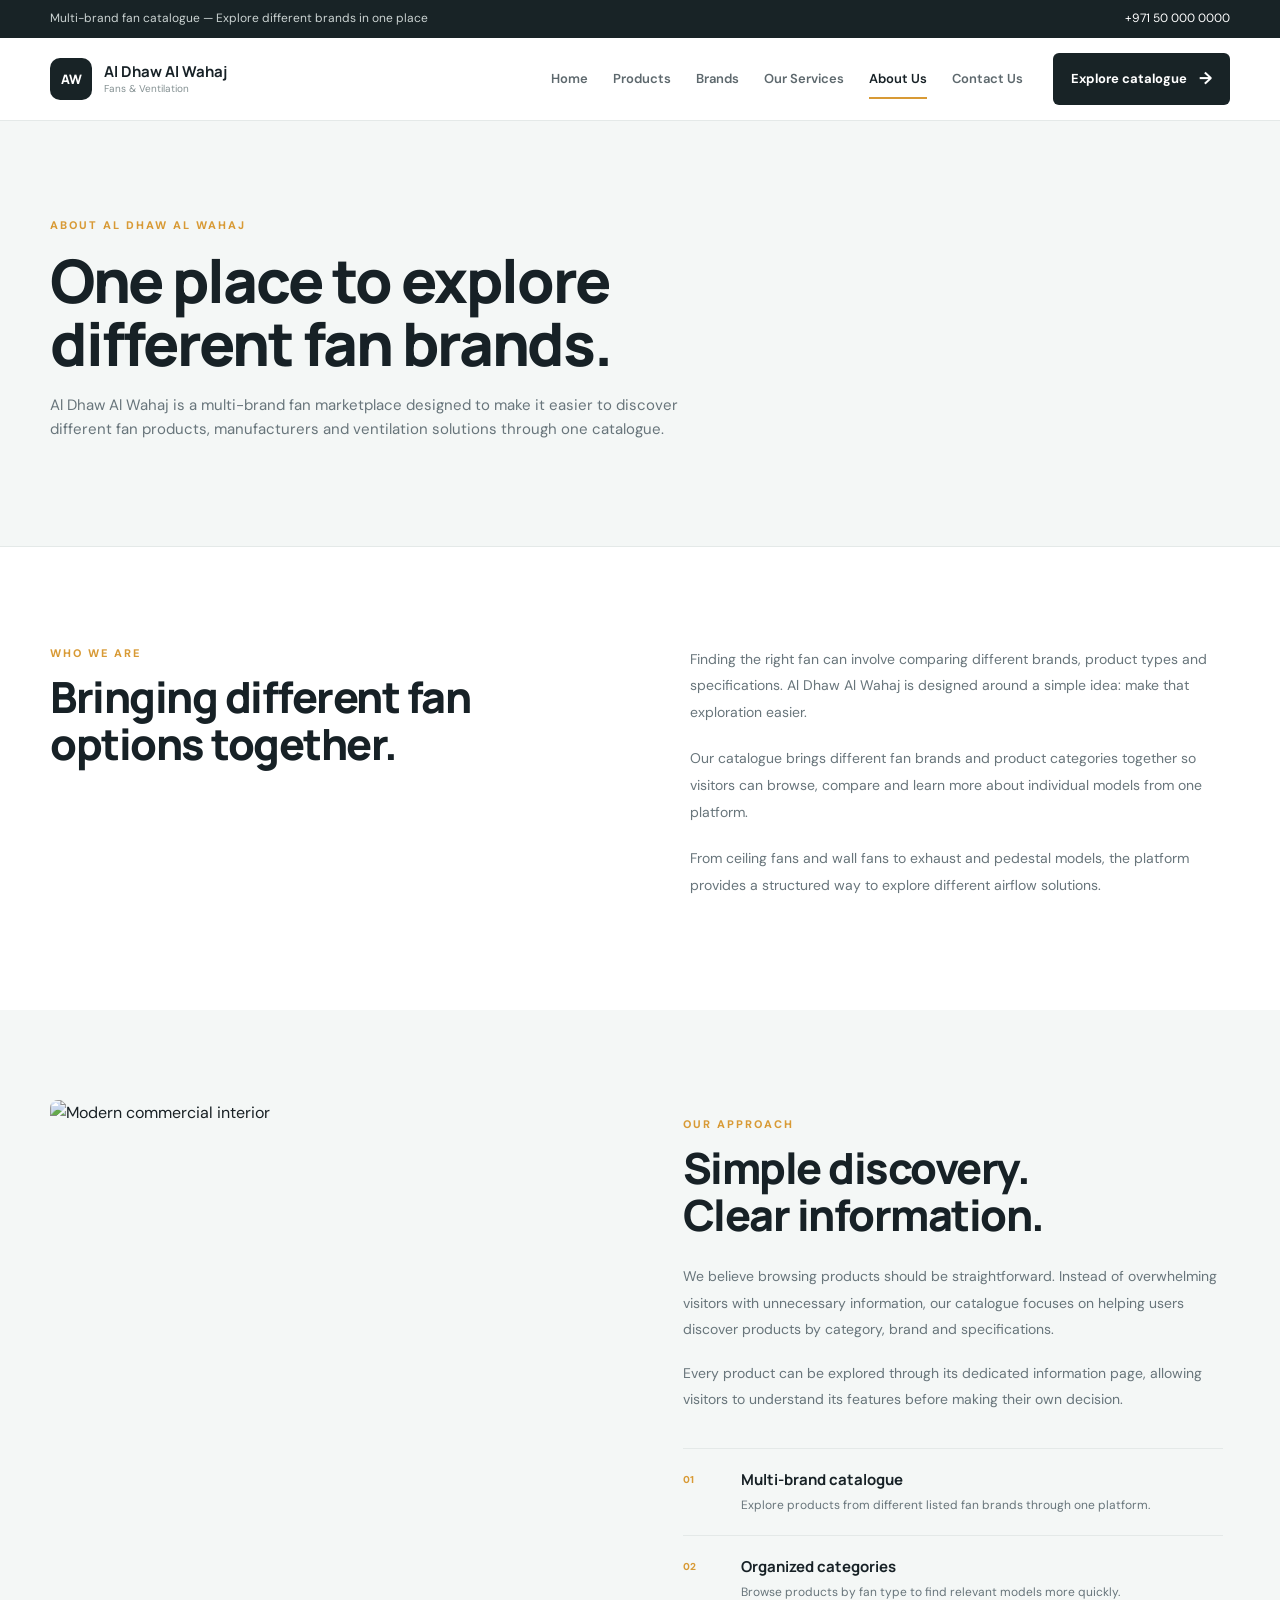
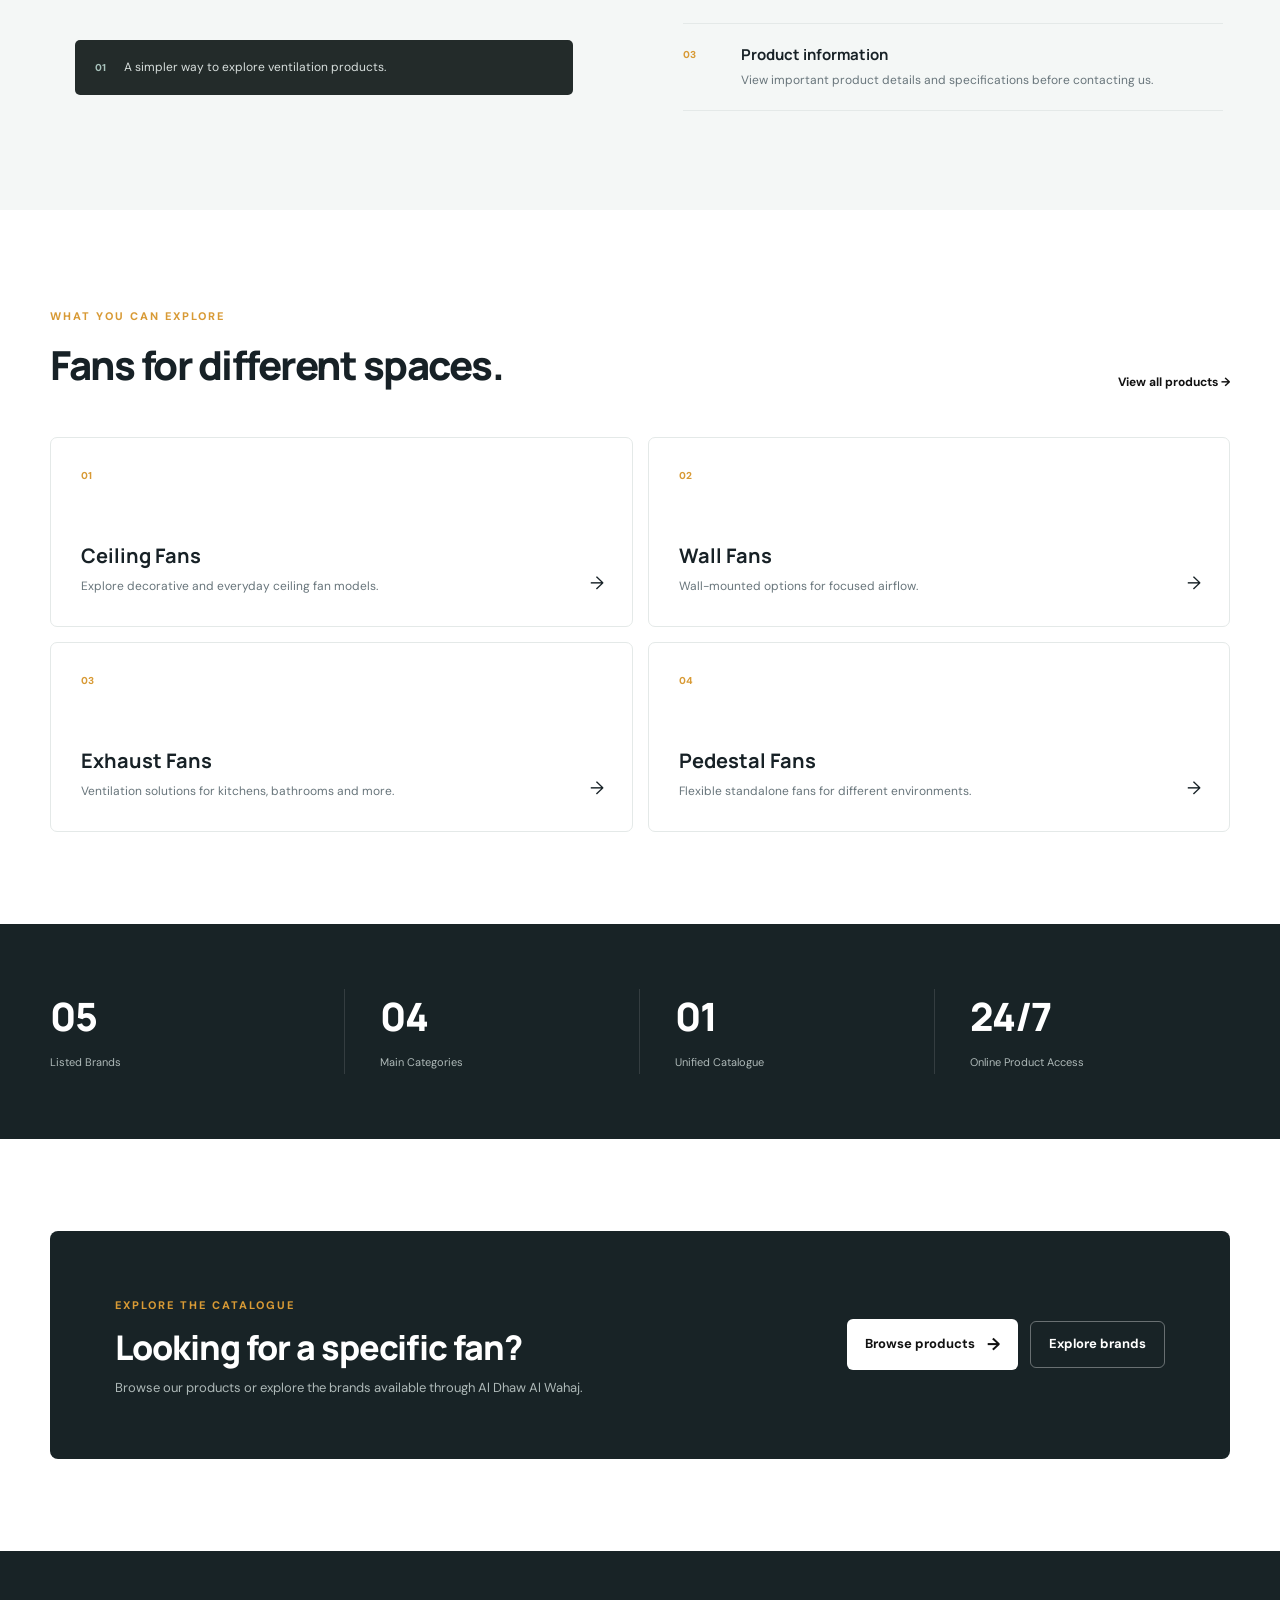
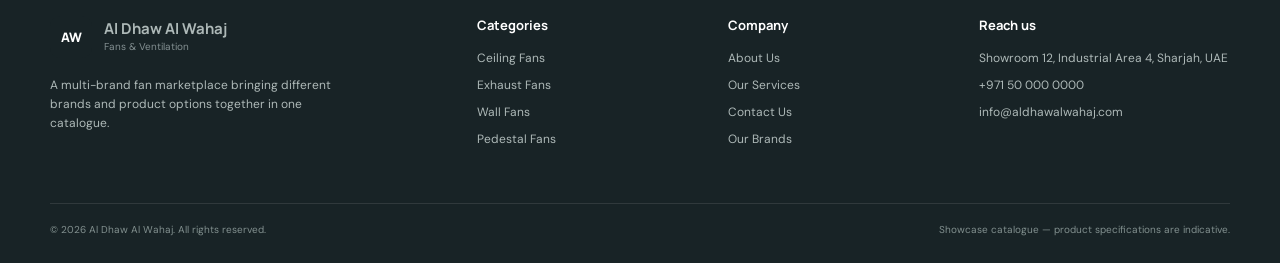
==== pages/about.html @ 65759b90 "First Commit" ====
<!DOCTYPE html>
<html lang="en">
<head>
  <meta charset="UTF-8">
  <meta name="viewport" content="width=device-width, initial-scale=1.0">

  <title>About Us | Al Dhaw Al Wahaj</title>

  <link rel="preconnect" href="https://fonts.googleapis.com">
  <link rel="preconnect" href="https://fonts.gstatic.com" crossorigin>

  <link
    href="https://fonts.googleapis.com/css2?family=DM+Sans:wght@400;500;600;700&family=Manrope:wght@500;600;700;800&display=swap"
    rel="stylesheet"
  >

  <link rel="stylesheet" href="../css/style.css">
  <link rel="stylesheet" href="../css/responsive.css">
</head>

<body>

  <div class="topbar">
    <div class="container topbar-inner">

      <span>
        Multi-brand fan catalogue — Explore different brands in one place
      </span>

      <a href="contact.html">
        +971 50 000 0000
      </a>

    </div>
  </div>


  <header class="header">

    <div class="container nav-wrap">

      <a class="logo" href="../index.html">

        <span class="logo-mark">
          AW
        </span>

        <span>
          <strong>Al Dhaw Al Wahaj</strong>
          <small>Fans & Ventilation</small>
        </span>

      </a>


      <button class="menu-toggle" aria-label="Open menu">
        <span></span>
        <span></span>
        <span></span>
      </button>


      <nav class="nav">

        <a href="../index.html">
          Home
        </a>

        <a href="products.html">
          Products
        </a>

        <a href="brands.html">
          Brands
        </a>

        <a href="services.html">
          Our Services
        </a>

        <a class="active" href="about.html">
          About Us
        </a>

        <a href="contact.html">
          Contact Us
        </a>

      </nav>


      <a class="nav-cta" href="products.html">
        Explore catalogue <span>→</span>
      </a>

    </div>

  </header>


  <main>

    <!-- Page Hero -->

    <section class="page-hero about-page-hero">

      <div class="container">

        <span class="eyebrow">
          ABOUT AL DHAW AL WAHAJ
        </span>

        <h1>
          One place to explore<br>
          different fan brands.
        </h1>

        <p>
          Al Dhaw Al Wahaj is a multi-brand fan marketplace designed
          to make it easier to discover different fan products,
          manufacturers and ventilation solutions through one catalogue.
        </p>

      </div>

    </section>


    <!-- Introduction -->

    <section class="section about-introduction">

      <div class="container">

        <div class="about-intro-grid">

          <div>

            <span class="eyebrow">
              WHO WE ARE
            </span>

            <h2>
              Bringing different fan options together.
            </h2>

          </div>


          <div class="about-intro-copy">

            <p>
              Finding the right fan can involve comparing different
              brands, product types and specifications. Al Dhaw Al Wahaj
              is designed around a simple idea: make that exploration
              easier.
            </p>

            <p>
              Our catalogue brings different fan brands and product
              categories together so visitors can browse, compare and
              learn more about individual models from one platform.
            </p>

            <p>
              From ceiling fans and wall fans to exhaust and pedestal
              models, the platform provides a structured way to explore
              different airflow solutions.
            </p>

          </div>

        </div>

      </div>

    </section>


    <!-- Image Story -->

    <section class="about-story">

      <div class="container">

        <div class="about-story-grid">

          <div class="about-story-image">

            <img
              src="https://images.unsplash.com/photo-1497366811353-6870744d04b2?auto=format&fit=crop&w=1400&q=85"
              alt="Modern commercial interior"
            >

            <div class="about-image-label">

              <span>
                01
              </span>

              <p>
                A simpler way to explore ventilation products.
              </p>

            </div>

          </div>


          <div class="about-story-content">

            <span class="eyebrow">
              OUR APPROACH
            </span>

            <h2>
              Simple discovery.<br>
              Clear information.
            </h2>

            <p>
              We believe browsing products should be straightforward.
              Instead of overwhelming visitors with unnecessary
              information, our catalogue focuses on helping users
              discover products by category, brand and specifications.
            </p>

            <p>
              Every product can be explored through its dedicated
              information page, allowing visitors to understand its
              features before making their own decision.
            </p>


            <div class="about-points">

              <div class="about-point">

                <span class="about-point-number">
                  01
                </span>

                <div>
                  <h3>
                    Multi-brand catalogue
                  </h3>

                  <p>
                    Explore products from different listed fan brands
                    through one platform.
                  </p>
                </div>

              </div>


              <div class="about-point">

                <span class="about-point-number">
                  02
                </span>

                <div>
                  <h3>
                    Organized categories
                  </h3>

                  <p>
                    Browse products by fan type to find relevant models
                    more quickly.
                  </p>
                </div>

              </div>


              <div class="about-point">

                <span class="about-point-number">
                  03
                </span>

                <div>
                  <h3>
                    Product information
                  </h3>

                  <p>
                    View important product details and specifications
                    before contacting us.
                  </p>
                </div>

              </div>

            </div>

          </div>

        </div>

      </div>

    </section>


    <!-- Categories -->

    <section class="section about-categories">

      <div class="container">

        <div class="section-heading-row">

          <div>

            <span class="eyebrow">
              WHAT YOU CAN EXPLORE
            </span>

            <h2>
              Fans for different spaces.
            </h2>

          </div>

          <a
            href="products.html"
            class="text-link"
          >
            View all products →
          </a>

        </div>


        <div class="about-category-grid">

          <a
            href="products.html?category=ceiling"
            class="about-category-card"
          >

            <span class="category-number">
              01
            </span>

            <div>

              <h3>
                Ceiling Fans
              </h3>

              <p>
                Explore decorative and everyday ceiling fan models.
              </p>

            </div>

            <span class="category-arrow">
              →
            </span>

          </a>


          <a
            href="products.html?category=wall"
            class="about-category-card"
          >

            <span class="category-number">
              02
            </span>

            <div>

              <h3>
                Wall Fans
              </h3>

              <p>
                Wall-mounted options for focused airflow.
              </p>

            </div>

            <span class="category-arrow">
              →
            </span>

          </a>


          <a
            href="products.html?category=exhaust"
            class="about-category-card"
          >

            <span class="category-number">
              03
            </span>

            <div>

              <h3>
                Exhaust Fans
              </h3>

              <p>
                Ventilation solutions for kitchens, bathrooms and more.
              </p>

            </div>

            <span class="category-arrow">
              →
            </span>

          </a>


          <a
            href="products.html?category=pedestal"
            class="about-category-card"
          >

            <span class="category-number">
              04
            </span>

            <div>

              <h3>
                Pedestal Fans
              </h3>

              <p>
                Flexible standalone fans for different environments.
              </p>

            </div>

            <span class="category-arrow">
              →
            </span>

          </a>

        </div>

      </div>

    </section>


    <!-- Numbers -->

    <section class="about-numbers">

      <div class="container">

        <div class="about-numbers-grid">

          <div>

            <strong>
              05
            </strong>

            <span>
              Listed Brands
            </span>

          </div>


          <div>

            <strong>
              04
            </strong>

            <span>
              Main Categories
            </span>

          </div>


          <div>

            <strong>
              01
            </strong>

            <span>
              Unified Catalogue
            </span>

          </div>


          <div>

            <strong>
              24/7
            </strong>

            <span>
              Online Product Access
            </span>

          </div>

        </div>

      </div>

    </section>


    <!-- CTA -->

    <section class="section about-final-cta">

      <div class="container">

        <div class="about-final-box">

          <div>

            <span class="eyebrow">
              EXPLORE THE CATALOGUE
            </span>

            <h2>
              Looking for a specific fan?
            </h2>

            <p>
              Browse our products or explore the brands available
              through Al Dhaw Al Wahaj.
            </p>

          </div>


          <div class="about-final-actions">

            <a
              href="products.html"
              class="btn btn-light"
            >
              Browse products <span>→</span>
            </a>

            <a
              href="brands.html"
              class="btn btn-outline-light"
            >
              Explore brands
            </a>

          </div>

        </div>

      </div>

    </section>

  </main>


  <footer class="footer">

    <div class="container footer-grid">

      <div>

        <a
          class="logo footer-logo"
          href="../index.html"
        >

          <span class="logo-mark">
            AW
          </span>

          <span>
            <strong>Al Dhaw Al Wahaj</strong>
            <small>Fans & Ventilation</small>
          </span>

        </a>

        <p>
          A multi-brand fan marketplace bringing different brands
          and product options together in one catalogue.
        </p>

      </div>


      <div>

        <h4>
          Categories
        </h4>

        <a href="products.html?category=ceiling">
          Ceiling Fans
        </a>

        <a href="products.html?category=exhaust">
          Exhaust Fans
        </a>

        <a href="products.html?category=wall">
          Wall Fans
        </a>

        <a href="products.html?category=pedestal">
          Pedestal Fans
        </a>

      </div>


      <div>

        <h4>
          Company
        </h4>

        <a href="about.html">
          About Us
        </a>

        <a href="services.html">
          Our Services
        </a>

        <a href="contact.html">
          Contact Us
        </a>

        <a href="brands.html">
          Our Brands
        </a>

      </div>


      <div>

        <h4>
          Reach us
        </h4>

        <p>
          Showroom 12, Industrial Area 4,
          Sharjah, UAE
        </p>

        <a href="tel:+971500000000">
          +971 50 000 0000
        </a>

        <a href="mailto:info@aldhawalwahaj.com">
          info@aldhawalwahaj.com
        </a>

      </div>

    </div>


    <div class="container footer-bottom">

      <span>
        © 2026 Al Dhaw Al Wahaj. All rights reserved.
      </span>

      <span>
        Showcase catalogue — product specifications are indicative.
      </span>

    </div>

  </footer>


  <script src="../js/navigation.js"></script>

</body>
</html>
---- css/style.css ----
*{box-sizing:border-box;margin:0;padding:0}
:root{--ink:#172126;--muted:#68757b;--line:#e4e9e8;--soft:#f4f7f6;--accent:#d89a35;--dark:#182326;--white:#fff}
html{scroll-behavior:smooth}
body{font-family:'DM Sans',sans-serif;color:var(--ink);background:#fff;line-height:1.6}
a{text-decoration:none;color:inherit}
img{display:block;width:100%;object-fit:cover}
button{font:inherit}
.container{width:min(1180px,calc(100% - 48px));margin:auto}
.topbar{background:var(--dark);color:#cbd3d2;font-size:12px}
.topbar-inner{height:38px;display:flex;justify-content:space-between;align-items:center}
.topbar a{color:#fff}
.site-header,.header{background:#fff;border-bottom:1px solid var(--line);position:sticky;top:0;z-index:50}
.nav-container,.nav-wrap{min-height:82px;display:flex;align-items:center;gap:30px}
.brand-logo,.logo{display:flex;align-items:center;gap:12px;min-width:220px}
.brand-mark,.logo-mark{width:42px;height:42px;border-radius:10px;background:var(--dark);color:#fff;display:grid;place-items:center;font-family:Manrope,sans-serif;font-weight:800;font-size:13px}
.brand-logo-text,.logo > span:last-child{display:flex;flex-direction:column;line-height:1.15}
.brand-logo-text strong,.logo strong{display:block;font-family:Manrope,sans-serif;font-size:15px;line-height:1.1}
.brand-logo-text small,.logo small{display:block;color:#849092;font-size:10px;margin-top:3px}
.main-nav,.nav{display:flex;align-items:center;gap:25px;margin-left:auto}
.main-nav a,.nav a{font-size:13px;color:#5d686d;font-weight:600;position:relative;padding:29px 0}
.main-nav a:hover,.main-nav a.active,.nav a:hover,.nav a.active{color:var(--ink)}
.main-nav a.active::after,.nav a.active::after{content:"";position:absolute;bottom:19px;left:0;width:100%;height:2px;background:var(--accent)}
.nav-cta,.btn{display:inline-flex;align-items:center;justify-content:center;gap:12px;font-size:13px;font-weight:700;padding:12px 18px;border-radius:6px}
.nav-cta{background:var(--dark);color:#fff}
.nav-cta span,.btn span{font-size:17px}
.menu-toggle,.mobile-menu-button{display:none;border:0;background:none;cursor:pointer}
.mobile-nav{display:none}
.mobile-nav.show{display:flex;flex-direction:column}
.nav.open{display:flex}
.hero{height:650px;position:relative;background:#172326;color:#fff;overflow:hidden}
.hero-slides,.hero-slide{position:absolute;inset:0}
.hero-slide{opacity:0;background-position:center;background-size:cover;transition:opacity .7s ease}
.hero-slide.active{opacity:1}
.hero-overlay{position:absolute;inset:0;background:linear-gradient(90deg,rgba(9,19,22,.84),rgba(9,19,22,.32) 62%,rgba(9,19,22,.18))}
.hero-content{position:relative;z-index:2;height:100%;display:flex;flex-direction:column;justify-content:center;max-width:1180px}
.eyebrow{font-size:11px;font-weight:800;letter-spacing:2px;color:var(--accent);text-transform:uppercase}
.light-eyebrow{color:#fff;opacity:.9}
.hero h1{font-family:Manrope,sans-serif;font-size:clamp(40px,5.2vw,67px);line-height:1.04;max-width:760px;margin:18px 0 20px;letter-spacing:-2px}
.hero p{max-width:610px;color:#d8dfde;font-size:16px}
.hero-actions{display:flex;gap:12px;margin-top:32px}
.btn-primary{background:var(--accent);color:#fff}
.btn-light{background:#fff;color:var(--ink)}
.hero-bottom{position:absolute;bottom:32px;left:0;right:0;display:flex;align-items:center;justify-content:space-between;z-index:4}
.hero-dots{display:flex;gap:8px}
.dot{width:30px;height:3px;background:rgba(255,255,255,.45);border:0;cursor:pointer}
.dot.active{background:#fff}
.hero-counter{font-size:12px;color:#c8d0cf}
.hero-counter span{color:#fff;font-weight:700}
.section{padding:92px 0}
.section-padding{padding:92px 0}
.stats{padding:28px 0;border-bottom:1px solid var(--line)}
.stats-grid{display:grid;grid-template-columns:repeat(4,1fr)}
.stats-grid div{padding:10px 30px;border-right:1px solid var(--line)}
.stats-grid div:first-child{padding-left:0}
.stats-grid div:last-child{border:0}
.stats strong{display:block;font:800 30px Manrope,sans-serif}
.stats span{color:var(--muted);font-size:12px}
.section-heading{display:flex;justify-content:space-between;align-items:end;gap:40px;margin-bottom:42px}
.section-heading h2{font:800 clamp(30px,4vw,45px) Manrope,sans-serif;letter-spacing:-1.5px;line-height:1.1;margin-top:9px}
.section-heading p{max-width:440px;color:var(--muted);font-size:14px}
.category-grid{display:grid;grid-template-columns:repeat(4,1fr);gap:18px}
.category-card{min-height:310px;position:relative;border-radius:8px;overflow:hidden;background:#222}
.category-card img{height:100%;position:absolute;inset:0;transition:transform .5s}
.category-card:hover img{transform:scale(1.05)}
.category-card:after{content:"";position:absolute;inset:0;background:linear-gradient(transparent 30%,rgba(10,18,20,.82))}
.category-content{position:absolute;bottom:0;left:0;right:0;padding:24px;z-index:2;color:#fff}
.category-content span{font-size:11px;color:#d4dbd9}
.category-content h3{font:700 22px Manrope,sans-serif;margin:4px 0 13px}
.category-content b{font-size:11px;color:#fff}
.category-wide{grid-column:span 2}
.help-banner{margin-top:18px;background:var(--soft);padding:30px 34px;display:flex;align-items:center;justify-content:space-between;gap:30px;border-radius:8px}
.help-banner h3{font:700 22px Manrope,sans-serif;margin:6px 0}
.help-banner p{color:var(--muted);font-size:13px}
.btn-dark{background:var(--dark);color:#fff;white-space:nowrap}
.featured{background:var(--soft)}
.text-link{font-size:12px;font-weight:700}
.product-grid{display:grid;grid-template-columns:repeat(3,1fr);gap:20px}
.product-card{background:#fff;border:1px solid var(--line);border-radius:8px;overflow:hidden}
.product-image{height:260px;background:#edf1f0;position:relative}
.product-image img{height:100%}
.product-body{padding:20px}
.product-brand{font-size:10px;color:var(--accent);font-weight:800;letter-spacing:1.3px;text-transform:uppercase}
.product-body h3{font:700 19px Manrope,sans-serif;margin:7px 0}
.product-body p{color:var(--muted);font-size:12px;min-height:38px}
.specs{display:flex;gap:15px;border-top:1px solid var(--line);margin-top:17px;padding-top:14px;color:#68757b;font-size:11px}
.product-link{display:block;margin-top:17px;font-size:12px;font-weight:800}
.trust{background:#fff}
.trust-grid{display:grid;grid-template-columns:.85fr 1.15fr;gap:90px}
.trust-intro h2{font:800 43px Manrope,sans-serif;line-height:1.08;margin:10px 0 20px}
.trust-intro p{color:var(--muted);font-size:14px;max-width:420px}
.trust-items{display:grid;grid-template-columns:1fr 1fr;gap:0}
.trust-items div{padding:25px;border-top:1px solid var(--line)}
.trust-items div:nth-child(odd){border-right:1px solid var(--line)}
.trust-items span{font-size:10px;color:var(--accent);font-weight:800}
.trust-items h3{font:700 17px Manrope,sans-serif;margin:7px 0}
.trust-items p{font-size:12px;color:var(--muted)}
.brands-strip{background:var(--soft)}
.center{display:block;text-align:center}
.center h2{margin-top:9px}
.brand-grid{display:grid;grid-template-columns:repeat(5,1fr);gap:14px}
.brand{height:105px;background:#fff;border:1px solid var(--line);display:grid;place-content:center;text-align:center;font:800 21px Manrope,sans-serif;letter-spacing:-.5px}
.brand span{display:block;font-size:8px;letter-spacing:2px;color:#9aa4a5;margin-top:-3px}
.site-footer,.footer{background:var(--dark);color:#cbd3d2;padding:65px 0 25px}
.site-footer .footer-grid,.footer-grid{display:grid;grid-template-columns:1.5fr .8fr .8fr 1fr;gap:50px}
.site-footer .footer-brand,.footer-brand{color:#fff}
.site-footer .footer-column,.footer-column{display:flex;flex-direction:column;gap:8px}
.footer-logo{color:#fff;margin-bottom:18px}
.site-footer p,.site-footer a,.footer p,.footer a{font-size:12px;color:#aeb9b8}
.site-footer .footer-grid>div>p,.footer-grid>div>p{max-width:290px}
.site-footer h4,.footer h4{font:700 13px Manrope,sans-serif;color:#fff;margin-bottom:15px}
.site-footer .footer-grid a:not(.footer-logo),.footer-grid a:not(.footer-logo){display:block;margin:8px 0}
.footer-bottom{border-top:1px solid rgba(255,255,255,.1);margin-top:45px;padding-top:18px;display:flex;justify-content:space-between;font-size:10px;color:#82908f}


/* Products Page */

.page-hero {
  background: var(--soft);
  padding: 90px 0;
  border-bottom: 1px solid var(--line);
}

.page-hero h1 {
  font: 800 clamp(40px, 5vw, 60px) Manrope, sans-serif;
  letter-spacing: -2px;
  line-height: 1.05;
  margin: 12px 0 18px;
}

.page-hero p {
  color: var(--muted);
  max-width: 650px;
  font-size: 15px;
}

.products-section {
  padding: 75px 0 100px;
}

.catalogue-layout {
  display: grid;
  grid-template-columns: 220px 1fr;
  gap: 55px;
}

.filters {
  border-right: 1px solid var(--line);
  padding-right: 28px;
}

.filter-header {
  display: flex;
  justify-content: space-between;
  align-items: center;
  margin-bottom: 30px;
}

.filter-header button {
  border: 0;
  background: none;
  color: var(--muted);
  font-size: 10px;
  cursor: pointer;
  text-decoration: underline;
}

.filter-group {
  border-top: 1px solid var(--line);
  padding: 24px 0;
}

.filter-group h3 {
  font: 700 13px Manrope, sans-serif;
  margin-bottom: 17px;
}

.filter-option {
  display: flex;
  align-items: center;
  gap: 10px;
  margin: 12px 0;
  color: var(--muted);
  font-size: 12px;
  cursor: pointer;
}

.filter-option input {
  accent-color: var(--dark);
  width: 14px;
  height: 14px;
}

.catalogue-toolbar {
  display: flex;
  justify-content: space-between;
  align-items: center;
  gap: 25px;
  margin-bottom: 30px;
  padding-bottom: 20px;
  border-bottom: 1px solid var(--line);
}

.catalogue-toolbar strong {
  font: 700 14px Manrope, sans-serif;
}

.catalogue-toolbar > div:first-child span {
  color: var(--muted);
  font-size: 12px;
  margin-left: 5px;
}

.catalogue-search {
  width: 250px;
  position: relative;
}

.catalogue-search input {
  width: 100%;
  height: 43px;
  border: 1px solid var(--line);
  border-radius: 5px;
  outline: none;
  padding: 0 40px 0 14px;
  font: 12px "DM Sans", sans-serif;
  color: var(--ink);
}

.catalogue-search input:focus {
  border-color: #9aa5a3;
}

.catalogue-search span {
  position: absolute;
  right: 14px;
  top: 8px;
  color: var(--muted);
  font-size: 20px;
}

.catalogue-grid {
  display: grid;
  grid-template-columns: repeat(2, 1fr);
  gap: 20px;
}

.catalogue-grid .product-card {
  height: 100%;
}

.product-image {
  display: block;
  position: relative;
}

.product-category {
  position: absolute;
  top: 15px;
  left: 15px;
  background: rgba(255,255,255,.94);
  color: var(--ink);
  padding: 6px 9px;
  border-radius: 3px;
  font-size: 9px;
  font-weight: 700;
  text-transform: uppercase;
  letter-spacing: .7px;
}

.product-body h3 a:hover {
  color: #9b681d;
}

.empty-products {
  display: none;
  padding: 80px 20px;
  text-align: center;
}

.empty-products.show {
  display: block;
}

.empty-products h3 {
  font: 700 23px Manrope, sans-serif;
}

.empty-products p {
  color: var(--muted);
  font-size: 13px;
  margin: 7px 0 20px;
}


/* Product Details */

.product-breadcrumb {
  border-bottom: 1px solid var(--line);
  padding: 18px 0;
}

.product-breadcrumb .container {
  display: flex;
  align-items: center;
  gap: 9px;
  font-size: 11px;
  color: var(--muted);
}

.product-breadcrumb a:hover {
  color: var(--ink);
}

.product-breadcrumb strong {
  color: var(--ink);
  font-weight: 600;
}

.product-detail-section {
  padding: 70px 0 95px;
}

.product-detail-grid {
  display: grid;
  grid-template-columns: 1fr .9fr;
  gap: 80px;
  align-items: start;
}

.product-gallery {
  min-width: 0;
}

.main-product-image {
  height: 550px;
  background: var(--soft);
  border-radius: 8px;
  overflow: hidden;
}

.main-product-image img {
  height: 100%;
}

.product-thumbnails {
  display: flex;
  gap: 12px;
  margin-top: 14px;
}

.product-thumbnail {
  width: 90px;
  height: 75px;
  padding: 0;
  border: 1px solid var(--line);
  background: var(--soft);
  border-radius: 4px;
  overflow: hidden;
  cursor: pointer;
}

.product-thumbnail.active {
  border: 2px solid var(--dark);
}

.product-thumbnail img {
  width: 100%;
  height: 100%;
}

.product-information {
  padding-top: 10px;
}

.detail-category {
  display: inline-block;
  color: var(--muted);
  font-size: 11px;
  margin: 9px 0;
}

.product-information h1 {
  font: 800 clamp(36px, 4vw, 53px) Manrope, sans-serif;
  letter-spacing: -1.8px;
  line-height: 1.06;
  margin-bottom: 20px;
}

.detail-description {
  color: var(--muted);
  font-size: 14px;
  max-width: 550px;
  line-height: 1.8;
}

.detail-highlight {
  display: grid;
  grid-template-columns: repeat(3, 1fr);
  border-top: 1px solid var(--line);
  border-bottom: 1px solid var(--line);
  margin: 30px 0;
}

.detail-highlight div {
  padding: 18px 12px;
  border-right: 1px solid var(--line);
}

.detail-highlight div:last-child {
  border-right: 0;
}

.detail-highlight span {
  display: block;
  font-size: 9px;
  color: var(--muted);
  letter-spacing: 1px;
  margin-bottom: 4px;
}

.detail-highlight strong {
  font: 700 14px Manrope, sans-serif;
}

.detail-actions {
  display: flex;
  align-items: center;
  gap: 20px;
}

.detail-back {
  color: var(--muted);
  font-size: 12px;
  font-weight: 600;
}

.detail-back:hover {
  color: var(--ink);
}

.product-note {
  margin-top: 35px;
  padding: 20px;
  background: var(--soft);
  border-left: 3px solid var(--accent);
}

.product-note strong {
  font: 700 13px Manrope, sans-serif;
}

.product-note p {
  color: var(--muted);
  font-size: 11px;
  margin-top: 5px;
}

.specification-section {
  padding: 85px 0;
  background: var(--soft);
}

.specification-table {
  display: grid;
  grid-template-columns: repeat(3, 1fr);
  background: #fff;
  border: 1px solid var(--line);
}

.specification-table div {
  min-height: 100px;
  padding: 22px;
  border-right: 1px solid var(--line);
  border-bottom: 1px solid var(--line);
}

.specification-table div:nth-child(3n) {
  border-right: 0;
}

.specification-table span {
  display: block;
  font-size: 10px;
  color: var(--muted);
  text-transform: uppercase;
  letter-spacing: .8px;
  margin-bottom: 7px;
}

.specification-table strong {
  font: 600 14px Manrope, sans-serif;
}

.features-section {
  padding: 85px 0;
}

.feature-box {
  display: grid;
  grid-template-columns: .8fr 1.2fr;
  gap: 90px;
}

.feature-box h2 {
  font: 800 38px Manrope, sans-serif;
  line-height: 1.1;
  letter-spacing: -1px;
  margin-top: 10px;
}

.feature-list > div {
  display: grid;
  grid-template-columns: 35px 1fr;
  gap: 15px;
  padding: 22px 0;
  border-top: 1px solid var(--line);
}

.feature-list > div:last-child {
  border-bottom: 1px solid var(--line);
}

.feature-list span {
  color: var(--accent);
  font-size: 10px;
  font-weight: 800;
}

.feature-list h3 {
  font: 700 16px Manrope, sans-serif;
  margin-bottom: 5px;
}

.feature-list p {
  color: var(--muted);
  font-size: 12px;
}

.related-products {
  padding: 85px 0;
  background: var(--soft);
}

.product-loading {
  min-height: 500px;
  display: grid;
  place-items: center;
  color: var(--muted);
}

.not-found {
  padding: 120px 0;
}

.not-found h1 {
  font: 800 48px Manrope, sans-serif;
  margin: 12px 0;
}

.not-found p {
  color: var(--muted);
  margin-bottom: 25px;
}


/* Brands Page */

.brands-intro {
  background: #fff;
}

.brands-intro-grid {
  display: grid;
  grid-template-columns: 1fr 1fr;
  gap: 100px;
  align-items: start;
}

.brands-intro h2 {
  font: 800 43px Manrope, sans-serif;
  line-height: 1.08;
  letter-spacing: -1.5px;
  margin-top: 10px;
  max-width: 440px;
}

.brands-intro-grid > div:last-child {
  padding-top: 10px;
}

.brands-intro-grid p {
  color: var(--muted);
  font-size: 14px;
  margin-bottom: 18px;
  max-width: 520px;
}

.brand-showcase {
  background: var(--soft);
  padding: 20px 0 90px;
}

.brand-list {
  display: flex;
  flex-direction: column;
  gap: 20px;
}

.brand-detail-card {
  position: relative;
  min-height: 390px;
  background: #fff;
  border: 1px solid var(--line);
  border-radius: 8px;
  overflow: hidden;
  display: grid;
  grid-template-columns: 90px 170px 1fr 390px;
  align-items: stretch;
}

.brand-detail-card.reverse {
  grid-template-columns: 90px 390px 1fr 170px;
}

.brand-detail-card.reverse .brand-detail-image {
  order: 4;
}

.brand-detail-card.reverse .brand-detail-content {
  order: 3;
}

.brand-detail-card.reverse .brand-detail-logo {
  order: 2;
}

.brand-detail-card.reverse .brand-number {
  order: 1;
}

.brand-number {
  border-right: 1px solid var(--line);
  display: flex;
  justify-content: center;
  align-items: flex-start;
  padding-top: 30px;
  color: var(--accent);
  font-size: 11px;
  font-weight: 800;
}

.brand-detail-logo {
  display: flex;
  flex-direction: column;
  align-items: center;
  justify-content: center;
  background: #f7f9f8;
  border-right: 1px solid var(--line);
}

.brand-detail-logo strong {
  font: 800 24px Manrope, sans-serif;
  letter-spacing: -1px;
}

.brand-detail-logo span {
  font-size: 7px;
  font-weight: 800;
  letter-spacing: 2px;
  color: #929d9b;
}

.brand-detail-content {
  padding: 55px 45px;
  display: flex;
  flex-direction: column;
  justify-content: center;
}

.brand-detail-content h2 {
  font: 800 30px Manrope, sans-serif;
  letter-spacing: -1px;
  margin: 7px 0 13px;
}

.brand-detail-content p {
  max-width: 450px;
  color: var(--muted);
  font-size: 13px;
  line-height: 1.8;
}

.brand-tags {
  display: flex;
  flex-wrap: wrap;
  gap: 7px;
  margin: 20px 0;
}

.brand-tags span {
  padding: 6px 10px;
  border: 1px solid var(--line);
  border-radius: 3px;
  font-size: 9px;
  color: var(--muted);
  font-weight: 600;
}

.brand-detail-content .text-link {
  font-size: 11px;
  font-weight: 800;
  margin-top: 4px;
}

.brand-detail-image {
  min-height: 390px;
}

.brand-detail-image img {
  height: 100%;
  filter: saturate(.8);
  transition: transform .5s ease;
}

.brand-detail-card:hover .brand-detail-image img {
  transform: scale(1.04);
}

.brand-cta {
  background: #fff;
}

.brand-cta-box {
  background: var(--dark);
  color: #fff;
  padding: 55px 65px;
  border-radius: 8px;
  display: flex;
  align-items: center;
  justify-content: space-between;
  gap: 40px;
}

.brand-cta-box h2 {
  font: 800 32px Manrope, sans-serif;
  letter-spacing: -1px;
  margin: 7px 0;
}

.brand-cta-box p {
  color: #aeb9b8;
  font-size: 13px;
}

.brand-cta-box .btn-light {
  white-space: nowrap;
}


/* About Page */

.about-page-hero {
  padding-bottom: 105px;
}

.about-page-hero p {
  max-width: 650px;
}

.about-introduction {
  background: #fff;
}

.about-intro-grid {
  display: grid;
  grid-template-columns: 1fr 1fr;
  gap: 100px;
}

.about-intro-grid h2 {
  font: 800 43px Manrope, sans-serif;
  line-height: 1.08;
  letter-spacing: -1.5px;
  margin-top: 10px;
  max-width: 470px;
}

.about-intro-copy {
  padding-top: 7px;
}

.about-intro-copy p {
  color: var(--muted);
  font-size: 14px;
  line-height: 1.9;
  max-width: 560px;
  margin-bottom: 20px;
}


/* About Story */

.about-story {
  background: var(--soft);
  padding: 90px 0;
}

.about-story-grid {
  display: grid;
  grid-template-columns: 1fr 1fr;
  gap: 85px;
  align-items: center;
}

.about-story-image {
  position: relative;
  height: 620px;
  overflow: hidden;
  border-radius: 8px;
}

.about-story-image img {
  width: 100%;
  height: 100%;
  object-fit: cover;
  filter: saturate(.8);
}

.about-image-label {
  position: absolute;
  left: 25px;
  right: 25px;
  bottom: 25px;
  padding: 18px 20px;
  background: rgba(18, 27, 26, .92);
  color: #fff;
  border-radius: 5px;
  display: flex;
  align-items: center;
  gap: 18px;
}

.about-image-label span {
  font-size: 10px;
  font-weight: 800;
  color: #a8c2bb;
}

.about-image-label p {
  margin: 0;
  font-size: 12px;
  color: #d8dfdd;
}

.about-story-content {
  max-width: 540px;
}

.about-story-content h2 {
  font: 800 43px Manrope, sans-serif;
  line-height: 1.08;
  letter-spacing: -1.5px;
  margin: 10px 0 25px;
}

.about-story-content > p {
  color: var(--muted);
  font-size: 14px;
  line-height: 1.9;
  margin-bottom: 17px;
}

.about-points {
  margin-top: 35px;
  border-top: 1px solid var(--line);
}

.about-point {
  display: grid;
  grid-template-columns: 40px 1fr;
  gap: 18px;
  padding: 20px 0;
  border-bottom: 1px solid var(--line);
}

.about-point-number {
  font-size: 10px;
  font-weight: 800;
  color: var(--accent);
  padding-top: 3px;
}

.about-point h3 {
  font: 700 15px Manrope, sans-serif;
  margin-bottom: 5px;
}

.about-point p {
  color: var(--muted);
  font-size: 12px;
  line-height: 1.7;
}


/* Categories */

.about-categories {
  background: #fff;
}

.section-heading-row {
  display: flex;
  justify-content: space-between;
  align-items: flex-end;
  gap: 30px;
  margin-bottom: 40px;
}

.section-heading-row h2 {
  font: 800 40px Manrope, sans-serif;
  letter-spacing: -1.5px;
  margin-top: 9px;
}

.about-category-grid {
  display: grid;
  grid-template-columns: 1fr 1fr;
  gap: 15px;
}

.about-category-card {
  position: relative;
  min-height: 190px;
  border: 1px solid var(--line);
  border-radius: 7px;
  padding: 30px;
  display: flex;
  flex-direction: column;
  justify-content: space-between;
  transition: .3s ease;
  background: #fff;
}

.about-category-card:hover {
  border-color: #aebbb8;
  transform: translateY(-3px);
}

.category-number {
  font-size: 10px;
  font-weight: 800;
  color: var(--accent);
}

.about-category-card h3 {
  font: 700 20px Manrope, sans-serif;
  margin-bottom: 7px;
}

.about-category-card p {
  max-width: 390px;
  color: var(--muted);
  font-size: 12px;
  line-height: 1.7;
}

.category-arrow {
  position: absolute;
  right: 28px;
  bottom: 28px;
  font-size: 18px;
  transition: transform .3s ease;
}

.about-category-card:hover .category-arrow {
  transform: translateX(5px);
}


/* Numbers */

.about-numbers {
  background: var(--dark);
  color: #fff;
  padding: 65px 0;
}

.about-numbers-grid {
  display: grid;
  grid-template-columns: repeat(4, 1fr);
}

.about-numbers-grid > div {
  padding: 0 35px;
  border-right: 1px solid rgba(255, 255, 255, .12);
}

.about-numbers-grid > div:first-child {
  padding-left: 0;
}

.about-numbers-grid > div:last-child {
  border-right: none;
}

.about-numbers-grid strong {
  display: block;
  font: 800 39px Manrope, sans-serif;
  letter-spacing: -1px;
  margin-bottom: 5px;
}

.about-numbers-grid span {
  color: #aeb9b8;
  font-size: 11px;
}


/* Final CTA */

.about-final-cta {
  background: #fff;
}

.about-final-box {
  background: var(--dark);
  border-radius: 8px;
  padding: 60px 65px;
  color: #fff;
  display: flex;
  justify-content: space-between;
  align-items: center;
  gap: 40px;
}

.about-final-box h2 {
  font: 800 34px Manrope, sans-serif;
  letter-spacing: -1px;
  margin: 8px 0;
}

.about-final-box p {
  color: #aeb9b8;
  font-size: 13px;
}

.about-final-actions {
  display: flex;
  align-items: center;
  gap: 12px;
  flex-shrink: 0;
}

.btn-outline-light {
  color: #fff;
  border: 1px solid rgba(255, 255, 255, .35);
  background: transparent;
}

.btn-outline-light:hover {
  background: rgba(255, 255, 255, .08);
}


/* Services Page */

.services-page-hero {
  padding-bottom: 105px;
}

.services-page-hero p {
  max-width: 650px;
}


/* Main Services */

.services-main {
  background: #fff;
}

.services-heading {
  display: grid;
  grid-template-columns: 1fr 1fr;
  gap: 100px;
  margin-bottom: 55px;
  align-items: end;
}

.services-heading h2 {
  font: 800 43px Manrope, sans-serif;
  line-height: 1.08;
  letter-spacing: -1.5px;
  margin-top: 10px;
}

.services-heading > p {
  color: var(--muted);
  font-size: 14px;
  line-height: 1.9;
  max-width: 510px;
  padding-bottom: 4px;
}

.services-grid {
  display: grid;
  grid-template-columns: 1.35fr 1fr 1fr;
  gap: 15px;
}

.service-card {
  min-height: 340px;
  padding: 32px;
  border: 1px solid var(--line);
  border-radius: 7px;
  display: flex;
  flex-direction: column;
  justify-content: space-between;
  transition: .3s ease;
  background: #fff;
}

.service-card:hover {
  transform: translateY(-4px);
  border-color: #aab8b5;
  box-shadow: 0 15px 35px rgba(20, 35, 32, .06);
}

.service-card-large {
  grid-row: span 2;
  min-height: 695px;
  background: var(--dark);
  color: #fff;
  border-color: var(--dark);
}

.service-card-large p {
  color: #b3bfbd;
}

.service-card-large .service-number {
  color: #a9c2bb;
}

.service-card-large .service-icon {
  color: #fff;
}

.service-card-large .text-link {
  color: #fff;
}

.service-card-top {
  display: flex;
  align-items: center;
  justify-content: space-between;
}

.service-number {
  font-size: 10px;
  font-weight: 800;
  color: var(--accent);
}

.service-icon {
  width: 34px;
  height: 34px;
  border: 1px solid var(--line);
  border-radius: 50%;
  display: flex;
  justify-content: center;
  align-items: center;
  font-size: 15px;
}

.service-card h3 {
  font: 700 21px Manrope, sans-serif;
  letter-spacing: -.5px;
  margin-bottom: 13px;
}

.service-card p {
  color: var(--muted);
  font-size: 12px;
  line-height: 1.85;
  margin-bottom: 25px;
}

.service-card .text-link {
  font-size: 11px;
  font-weight: 800;
}


/* Process */

.services-process {
  background: var(--soft);
  padding: 90px 0;
}

.services-process-header {
  margin-bottom: 55px;
}

.services-process-header h2 {
  font: 800 40px Manrope, sans-serif;
  letter-spacing: -1.5px;
  margin-top: 9px;
}

.process-grid {
  display: grid;
  grid-template-columns: repeat(3, 1fr);
  gap: 0;
}

.process-item {
  position: relative;
  padding: 0 45px;
  border-right: 1px solid var(--line);
}

.process-item:first-child {
  padding-left: 0;
}

.process-item:last-child {
  border-right: none;
}

.process-number {
  color: var(--accent);
  font-size: 11px;
  font-weight: 800;
  margin-bottom: 30px;
}

.process-line {
  width: 100%;
  height: 1px;
  background: var(--line);
  margin-bottom: 28px;
}

.process-item h3 {
  font: 700 21px Manrope, sans-serif;
  margin-bottom: 10px;
}

.process-item p {
  color: var(--muted);
  font-size: 12px;
  line-height: 1.8;
  max-width: 310px;
}


/* Product Categories */

.service-categories {
  background: #fff;
}

.service-category-grid {
  display: grid;
  grid-template-columns: repeat(4, 1fr);
  gap: 15px;
}

.service-category {
  border: 1px solid var(--line);
  border-radius: 7px;
  overflow: hidden;
  background: #fff;
  transition: .3s ease;
}

.service-category:hover {
  transform: translateY(-4px);
  box-shadow: 0 15px 30px rgba(20, 35, 32, .07);
}

.service-category-image {
  height: 210px;
  overflow: hidden;
}

.service-category-image img {
  width: 100%;
  height: 100%;
  object-fit: cover;
  filter: saturate(.75);
  transition: transform .5s ease;
}

.service-category:hover .service-category-image img {
  transform: scale(1.05);
}

.service-category-content {
  padding: 25px;
}

.service-category-content > span {
  font-size: 9px;
  font-weight: 800;
  color: var(--accent);
}

.service-category-content h3 {
  font: 700 18px Manrope, sans-serif;
  margin: 8px 0;
}

.service-category-content p {
  min-height: 38px;
  color: var(--muted);
  font-size: 11px;
  line-height: 1.65;
}

.service-category-content strong {
  display: inline-block;
  margin-top: 18px;
  font-size: 10px;
}


/* Support */

.services-support {
  background: var(--soft);
  padding: 90px 0;
}

.services-support-box {
  display: grid;
  grid-template-columns: 1fr 1fr;
  min-height: 500px;
  background: #fff;
  border-radius: 8px;
  overflow: hidden;
}

.services-support-image {
  min-height: 500px;
}

.services-support-image img {
  width: 100%;
  height: 100%;
  object-fit: cover;
  filter: saturate(.75);
}

.services-support-content {
  padding: 70px;
  display: flex;
  flex-direction: column;
  justify-content: center;
}

.services-support-content h2 {
  font: 800 38px Manrope, sans-serif;
  line-height: 1.1;
  letter-spacing: -1.4px;
  margin: 10px 0 18px;
}

.services-support-content p {
  color: var(--muted);
  font-size: 13px;
  line-height: 1.9;
  max-width: 450px;
  margin-bottom: 28px;
}

.services-support-content .btn {
  align-self: flex-start;
}


/* Final CTA */

.services-final {
  background: #fff;
}

.services-final-box {
  background: var(--dark);
  color: #fff;
  border-radius: 8px;
  text-align: center;
  padding: 75px 30px;
}

.services-final-box h2 {
  font: 800 42px Manrope, sans-serif;
  line-height: 1.08;
  letter-spacing: -1.5px;
  margin: 10px 0 15px;
}

.services-final-box p {
  color: #aeb9b8;
  font-size: 13px;
  margin-bottom: 28px;
}

.services-final-box .btn {
  display: inline-flex;
}





/* Contact Page */

.contact-page-hero {
  padding-bottom: 105px;
}

.contact-page-hero p {
  max-width: 650px;
}


/* Contact Main */

.contact-main {
  background: #fff;
}

.contact-grid {
  display: grid;
  grid-template-columns: .9fr 1.1fr;
  gap: 100px;
  align-items: start;
}

.contact-information h2 {
  font: 800 39px Manrope, sans-serif;
  line-height: 1.1;
  letter-spacing: -1.5px;
  margin: 10px 0 18px;
  max-width: 500px;
}

.contact-intro {
  color: var(--muted);
  font-size: 13px;
  line-height: 1.85;
  max-width: 470px;
}

.contact-details {
  margin-top: 40px;
  border-top: 1px solid var(--line);
}

.contact-detail {
  display: grid;
  grid-template-columns: 42px 1fr;
  gap: 18px;
  padding: 20px 0;
  border-bottom: 1px solid var(--line);
}

.contact-detail-icon {
  width: 35px;
  height: 35px;
  border: 1px solid var(--line);
  border-radius: 50%;
  display: flex;
  justify-content: center;
  align-items: center;
  font-size: 13px;
  color: var(--accent);
}

.contact-detail div {
  display: flex;
  flex-direction: column;
}

.contact-detail div > span {
  font-size: 8px;
  font-weight: 800;
  letter-spacing: 1.4px;
  color: var(--accent);
  margin-bottom: 5px;
}

.contact-detail strong {
  font-size: 13px;
  font-weight: 700;
}

.contact-detail small {
  color: var(--muted);
  font-size: 11px;
  margin-top: 4px;
}


/* Form */

.contact-form-wrapper {
  background: var(--soft);
  border: 1px solid var(--line);
  border-radius: 8px;
  padding: 45px;
}

.contact-form-header {
  margin-bottom: 30px;
}

.contact-form-header h2 {
  font: 800 29px Manrope, sans-serif;
  letter-spacing: -1px;
  margin-top: 8px;
}

.contact-form {
  display: flex;
  flex-direction: column;
  gap: 20px;
}

.form-row {
  display: grid;
  grid-template-columns: 1fr 1fr;
  gap: 15px;
}

.form-group {
  display: flex;
  flex-direction: column;
  gap: 8px;
}

.form-group label {
  font-size: 10px;
  font-weight: 700;
}

.form-group input,
.form-group select,
.form-group textarea {
  width: 100%;
  border: 1px solid #d8dfdd;
  background: #fff;
  border-radius: 4px;
  padding: 13px 14px;
  font: 400 12px "DM Sans", sans-serif;
  color: var(--text);
  outline: none;
  transition: border-color .2s ease;
}

.form-group textarea {
  resize: vertical;
  min-height: 135px;
}

.form-group input:focus,
.form-group select:focus,
.form-group textarea:focus {
  border-color: var(--accent);
}

.form-group input::placeholder,
.form-group textarea::placeholder {
  color: #a7b0ae;
}

.contact-submit {
  align-self: flex-start;
  margin-top: 3px;
}

.form-message {
  display: none;
  padding: 12px 14px;
  background: #e9f1ee;
  border: 1px solid #c9dad4;
  border-radius: 4px;
  color: #38554d;
  font-size: 11px;
}

.form-message.show {
  display: block;
}


/* Location */

.contact-location {
  background: var(--soft);
  padding: 90px 0;
}

.contact-location-grid {
  display: grid;
  grid-template-columns: 1.2fr .8fr;
  min-height: 500px;
  background: #fff;
  border-radius: 8px;
  overflow: hidden;
}

.contact-map {
  position: relative;
  min-height: 500px;
  overflow: hidden;
  background: #e9eeec;
}

.map-grid {
  position: absolute;
  inset: 0;
  background-image:
    linear-gradient(rgba(92, 111, 106, .12) 1px, transparent 1px),
    linear-gradient(90deg, rgba(92, 111, 106, .12) 1px, transparent 1px);
  background-size: 55px 55px;
  transform: rotate(-3deg) scale(1.15);
}

.map-road {
  position: absolute;
  height: 9px;
  background: #fff;
  box-shadow: 0 0 0 1px rgba(100, 115, 111, .08);
  transform: rotate(-28deg);
}

.road-one {
  width: 120%;
  top: 38%;
  left: -10%;
}

.road-two {
  width: 100%;
  top: 67%;
  left: 5%;
  transform: rotate(24deg);
}

.road-three {
  width: 80%;
  top: 20%;
  left: 20%;
  transform: rotate(65deg);
}

.map-pin {
  position: absolute;
  left: 55%;
  top: 48%;
  width: 58px;
  height: 58px;
  background: var(--dark);
  border-radius: 50% 50% 50% 0;
  transform: rotate(-45deg);
  display: flex;
  align-items: center;
  justify-content: center;
  box-shadow: 0 12px 25px rgba(0, 0, 0, .15);
}

.map-pin span {
  color: #fff;
  font: 800 11px Manrope, sans-serif;
  transform: rotate(45deg);
}

.map-label {
  position: absolute;
  left: 30px;
  bottom: 30px;
  background: #fff;
  padding: 15px 18px;
  border-radius: 5px;
  box-shadow: 0 10px 25px rgba(0, 0, 0, .08);
  display: flex;
  flex-direction: column;
}

.map-label strong {
  font-size: 12px;
  margin-bottom: 4px;
}

.map-label span {
  color: var(--muted);
  font-size: 10px;
}

.contact-location-content {
  padding: 65px;
  display: flex;
  flex-direction: column;
  justify-content: center;
}

.contact-location-content h2 {
  font: 800 35px Manrope, sans-serif;
  line-height: 1.1;
  letter-spacing: -1.3px;
  margin: 10px 0 18px;
}

.contact-location-content > p {
  color: var(--muted);
  font-size: 13px;
  line-height: 1.85;
  margin-bottom: 25px;
}

.location-address {
  display: flex;
  flex-direction: column;
  padding: 20px 0;
  border-top: 1px solid var(--line);
  border-bottom: 1px solid var(--line);
  margin-bottom: 22px;
}

.location-address strong {
  font-size: 13px;
  margin-bottom: 7px;
}

.location-address span {
  color: var(--muted);
  font-size: 11px;
  line-height: 1.7;
}


/* FAQ */

.contact-faq {
  background: #fff;
}

.contact-faq-heading {
  margin-bottom: 40px;
}

.contact-faq-heading h2 {
  font: 800 39px Manrope, sans-serif;
  letter-spacing: -1.5px;
  margin-top: 8px;
}

.faq-list {
  max-width: 850px;
  border-top: 1px solid var(--line);
}

.faq-list details {
  border-bottom: 1px solid var(--line);
}

.faq-list summary {
  cursor: pointer;
  list-style: none;
  padding: 22px 0;
  font: 600 14px Manrope, sans-serif;
  display: flex;
  justify-content: space-between;
  align-items: center;
}

.faq-list summary::-webkit-details-marker {
  display: none;
}

.faq-list summary span {
  font-size: 19px;
  font-weight: 400;
  transition: transform .2s ease;
}

.faq-list details[open] summary span {
  transform: rotate(45deg);
}

.faq-list details p {
  max-width: 700px;
  color: var(--muted);
  font-size: 12px;
  line-height: 1.8;
  padding: 0 40px 22px 0;
}


/* Final CTA */

.contact-final {
  background: #fff;
}

.contact-final-box {
  background: var(--dark);
  color: #fff;
  border-radius: 8px;
  padding: 55px 65px;
  display: flex;
  align-items: center;
  justify-content: space-between;
  gap: 40px;
}

.contact-final-box h2 {
  font: 800 32px Manrope, sans-serif;
  letter-spacing: -1px;
  margin: 8px 0;
}

.contact-final-box p {
  color: #aeb9b8;
  font-size: 13px;
}


/* Product Details Page */

.product-breadcrumb {
  background: #fff;
  padding: 22px 0;
  border-bottom: 1px solid var(--line);
}

.product-breadcrumb .container {
  display: flex;
  align-items: center;
  gap: 10px;
}

.product-breadcrumb a,
.product-breadcrumb span,
.product-breadcrumb strong {
  font-size: 10px;
}

.product-breadcrumb a {
  color: var(--muted);
}

.product-breadcrumb strong {
  font-weight: 700;
}


/* Product Main */

.product-detail-section {
  background: #fff;
  padding: 70px 0 100px;
}

.product-detail-grid {
  display: grid;
  grid-template-columns: 1fr 1fr;
  gap: 90px;
  align-items: start;
}

.product-detail-visual {
  position: sticky;
  top: 30px;
}

.product-detail-image {
  position: relative;
  height: 610px;
  background: var(--soft);
  border: 1px solid var(--line);
  border-radius: 8px;
  overflow: hidden;
}

.product-detail-image img {
  width: 100%;
  height: 100%;
  object-fit: cover;
}

.product-image-badge {
  position: absolute;
  left: 20px;
  top: 20px;
  padding: 8px 12px;
  background: var(--dark);
  color: #fff;
  border-radius: 3px;
  font-size: 9px;
  font-weight: 700;
  text-transform: uppercase;
}

.product-thumbnail-row {
  display: flex;
  gap: 10px;
  margin-top: 12px;
}

.product-thumbnail {
  width: 72px;
  height: 72px;
  padding: 0;
  border: 1px solid var(--accent);
  border-radius: 4px;
  overflow: hidden;
  background: #fff;
}

.product-thumbnail img {
  width: 100%;
  height: 100%;
  object-fit: cover;
}


/* Product Information */

.product-detail-info {
  padding-top: 20px;
}

.product-detail-info h1 {
  font: 800 48px Manrope, sans-serif;
  line-height: 1.05;
  letter-spacing: -2px;
  margin: 9px 0 20px;
}

.product-detail-description {
  color: var(--muted);
  font-size: 14px;
  line-height: 1.9;
  max-width: 560px;
}

.product-meta {
  display: grid;
  grid-template-columns: 1fr 1fr;
  gap: 1px;
  background: var(--line);
  border: 1px solid var(--line);
  margin: 35px 0;
}

.product-meta > div {
  background: #fff;
  padding: 18px;
  display: flex;
  flex-direction: column;
}

.product-meta span {
  font-size: 8px;
  color: var(--accent);
  font-weight: 800;
  letter-spacing: 1px;
  margin-bottom: 6px;
}

.product-meta strong {
  font-size: 12px;
}

.product-detail-divider {
  height: 1px;
  background: var(--line);
  margin-bottom: 35px;
}

.product-detail-heading h2 {
  font: 700 23px Manrope, sans-serif;
  margin-top: 8px;
}

.specifications {
  margin-top: 22px;
  border-top: 1px solid var(--line);
}

.specification-row {
  display: grid;
  grid-template-columns: 1fr 1fr;
  padding: 15px 0;
  border-bottom: 1px solid var(--line);
}

.specification-row span {
  color: var(--muted);
  font-size: 11px;
}

.specification-row strong {
  font-size: 11px;
  text-align: right;
}

.product-detail-actions {
  display: flex;
  align-items: center;
  gap: 25px;
  margin-top: 35px;
}

.product-detail-actions .text-link {
  font-size: 11px;
  font-weight: 700;
}


/* Product Features */

.product-features-section {
  background: var(--soft);
  padding: 90px 0;
}

.product-features-heading {
  margin-bottom: 40px;
}

.product-features-heading h2 {
  font: 800 40px Manrope, sans-serif;
  letter-spacing: -1.5px;
  margin-top: 9px;
}

.product-features-grid {
  display: grid;
  grid-template-columns: repeat(3, 1fr);
  gap: 15px;
}

.product-feature-card {
  min-height: 230px;
  padding: 30px;
  background: #fff;
  border: 1px solid var(--line);
  border-radius: 7px;
}

.product-feature-card > span {
  font-size: 10px;
  color: var(--accent);
  font-weight: 800;
}

.product-feature-card h3 {
  font: 700 20px Manrope, sans-serif;
  margin: 45px 0 10px;
}

.product-feature-card p {
  color: var(--muted);
  font-size: 12px;
  line-height: 1.8;
}


/* Related Products */

.related-products-section {
  background: #fff;
}

.related-products-grid {
  display: grid;
  grid-template-columns: repeat(3, 1fr);
  gap: 15px;
}

.related-product-card {
  border: 1px solid var(--line);
  border-radius: 7px;
  overflow: hidden;
  background: #fff;
  transition: .3s ease;
}

.related-product-card:hover {
  transform: translateY(-4px);
  box-shadow: 0 15px 30px rgba(20, 35, 32, .07);
}

.related-product-image {
  height: 260px;
  overflow: hidden;
  background: var(--soft);
}

.related-product-image img {
  width: 100%;
  height: 100%;
  object-fit: cover;
  filter: saturate(.8);
  transition: transform .5s ease;
}

.related-product-card:hover .related-product-image img {
  transform: scale(1.05);
}

.related-product-content {
  padding: 22px;
}

.related-product-content > span {
  font-size: 9px;
  color: var(--accent);
  font-weight: 800;
}

.related-product-content h3 {
  font: 700 18px Manrope, sans-serif;
  margin: 7px 0;
}

.related-product-content p {
  color: var(--muted);
  font-size: 11px;
}

.related-product-content strong {
  display: inline-block;
  margin-top: 18px;
  font-size: 10px;
}


/* Final CTA */

.product-final-cta {
  background: #fff;
}

.product-final-box {
  background: var(--dark);
  color: #fff;
  border-radius: 8px;
  padding: 55px 65px;
  display: flex;
  align-items: center;
  justify-content: space-between;
  gap: 40px;
}

.product-final-box h2 {
  font: 800 32px Manrope, sans-serif;
  letter-spacing: -1px;
  margin: 8px 0;
}

.product-final-box p {
  color: #aeb9b8;
  font-size: 13px;
}



.home-hero {
  position: relative;
  min-height: 680px;
  display: flex;
  align-items: center;
  overflow: hidden;
  background: #111;
}

.home-hero-slides,
.home-hero-slide,
.home-hero-overlay {
  position: absolute;
  inset: 0;
}

.home-hero-slide {
  background-position: center;
  background-size: cover;
  opacity: 0;
  transform: scale(1.04);
  transition:
    opacity 1s ease,
    transform 6s ease;
}

.home-hero-slide.active {
  opacity: 1;
  transform: scale(1);
}

.home-hero-overlay {
  background:
    linear-gradient(
      90deg,
      rgba(8, 12, 18, .86) 0%,
      rgba(8, 12, 18, .62) 45%,
      rgba(8, 12, 18, .18) 100%
    );
}

.home-hero-content {
  position: relative;
  z-index: 2;
  max-width: 850px;
  color: #fff;
}

.home-hero-content h1 {
  max-width: 800px;
  margin: 18px 0 24px;
  font-family: "Manrope", sans-serif;
  font-size: clamp(48px, 7vw, 88px);
  line-height: .98;
  letter-spacing: -4px;
}

.home-hero-content h1 span,
.home-intro h2 span,
.home-services-intro h2 span,
.home-about-content h2 span,
.home-final-box h2 span {
  display: block;
  color: #cfd5dc;
}

.home-hero-content p {
  max-width: 600px;
  margin-bottom: 34px;
  color: rgba(255, 255, 255, .78);
  font-size: 18px;
  line-height: 1.7;
}

.home-hero-actions {
  display: flex;
  gap: 12px;
  flex-wrap: wrap;
}

.btn-light {
  background: #fff;
  color: #111;
}

.btn-light:hover {
  background: #e9edf1;
  color: #111;
}

.hero-slider-controls {
  position: absolute;
  z-index: 5;
  right: 5%;
  bottom: 42px;
  display: flex;
  align-items: center;
  gap: 18px;
}

.hero-arrow {
  width: 44px;
  height: 44px;
  border: 1px solid rgba(255,255,255,.3);
  border-radius: 50%;
  background: rgba(255,255,255,.08);
  color: #fff;
  cursor: pointer;
  transition: .25s ease;
}

.hero-arrow:hover {
  background: #fff;
  color: #111;
}

.hero-dots {
  display: flex;
  gap: 7px;
}

.hero-dot {
  width: 8px;
  height: 8px;
  padding: 0;
  border: 0;
  border-radius: 50%;
  background: rgba(255,255,255,.4);
  cursor: pointer;
}

.hero-dot.active {
  width: 25px;
  border-radius: 10px;
  background: #fff;
}

.home-intro-grid {
  display: grid;
  grid-template-columns: 1fr 1fr;
  gap: 80px;
  align-items: end;
}

.home-intro {
  padding: 92px 0;
}

.home-intro h2 {
  max-width: 650px;
  margin-top: 15px;
}

.section-description {
  max-width: 560px;
  margin-bottom: 24px;
  color: var(--muted);
  line-height: 1.8;
}

.text-link {
  display: inline-flex;
  align-items: center;
  gap: 8px;
  color: #111;
  font-weight: 700;
  text-decoration: none;
}

.text-link:hover {
  gap: 12px;
}

.soft-section {
  background: var(--soft);
}

.section-heading-row {
  display: flex;
  align-items: end;
  justify-content: space-between;
  gap: 30px;
  margin-bottom: 45px;
}

.home-category-grid {
  display: grid;
  grid-template-columns: repeat(4, 1fr);
  gap: 18px;
}

.home-category-card {
  display: block;
  overflow: hidden;
  background: #fff;
  border: 1px solid var(--line);
  color: #111;
  text-decoration: none;
  transition: .3s ease;
}

.home-category-card:hover {
  transform: translateY(-6px);
  box-shadow: 0 20px 45px rgba(0,0,0,.08);
}

.home-category-image {
  height: 250px;
  overflow: hidden;
}

.home-category-image img {
  width: 100%;
  height: 100%;
  object-fit: cover;
  transition: .5s ease;
}

.home-category-card:hover img {
  transform: scale(1.06);
}

.home-category-content {
  padding: 25px;
}

.home-category-content > span {
  color: #929aa3;
  font-size: 12px;
  font-weight: 700;
}

.home-category-content h3 {
  margin: 14px 0 8px;
}

.home-category-content p {
  min-height: 48px;
  color: var(--muted);
  line-height: 1.6;
  font-size: 14px;
}

.home-category-content strong {
  display: inline-block;
  margin-top: 15px;
  font-size: 14px;
}

.home-product-grid {
  display: grid;
  grid-template-columns: repeat(4, 1fr);
  gap: 18px;
}

.home-product-card {
  overflow: hidden;
  border: 1px solid var(--line);
  background: #fff;
  color: #111;
  text-decoration: none;
  transition: .3s ease;
}

.home-product-card:hover {
  transform: translateY(-5px);
  box-shadow: 0 20px 40px rgba(0,0,0,.07);
}

.home-product-image {
  position: relative;
  height: 300px;
  overflow: hidden;
}

.home-product-image img {
  width: 100%;
  height: 100%;
  object-fit: cover;
  transition: .5s ease;
}

.home-product-card:hover .home-product-image img {
  transform: scale(1.05);
}

.home-product-image span {
  position: absolute;
  top: 15px;
  left: 15px;
  padding: 7px 10px;
  background: rgba(255,255,255,.9);
  font-size: 11px;
  font-weight: 700;
}

.home-product-content {
  padding: 22px;
}

.home-product-content small {
  color: #8b929a;
  font-size: 12px;
}

.home-product-content h3 {
  margin: 8px 0;
}

.home-product-content p {
  margin-bottom: 18px;
  color: var(--muted);
  font-size: 13px;
}

.home-product-content strong {
  font-size: 13px;
}

.centered-heading {
  text-align: center;
}

.centered-heading p {
  max-width: 550px;
  margin: 12px auto 0;
  color: var(--muted);
  line-height: 1.7;
}

.home-brand-grid {
  display: grid;
  grid-template-columns: repeat(5, 1fr);
  gap: 12px;
  margin-top: 45px;
}

.home-brand-card {
  min-height: 180px;
  padding: 25px;
  display: flex;
  flex-direction: column;
  justify-content: space-between;
  border: 1px solid var(--line);
  background: #fff;
  color: #111;
  text-decoration: none;
  transition: .3s ease;
}

.home-brand-card:hover {
  background: #111;
  color: #fff;
  transform: translateY(-4px);
}

.home-brand-card span {
  color: #999;
  font-size: 12px;
}

.home-brand-card strong {
  font-size: 20px;
}

.home-brand-card small {
  color: #9299a1;
}

.home-brand-card:hover small {
  color: #cbd0d5;
}

.centered-action {
  margin-top: 35px;
  text-align: center;
}

.home-services-grid {
  display: grid;
  grid-template-columns: .9fr 1.1fr;
  gap: 90px;
  align-items: center;
}

.home-services-intro p {
  max-width: 500px;
  margin: 25px 0 30px;
  color: var(--muted);
  line-height: 1.8;
}

.home-service-list {
  border-top: 1px solid var(--line);
}

.home-service-item {
  display: grid;
  grid-template-columns: 50px 1fr 30px;
  gap: 20px;
  align-items: center;
  padding: 25px 0;
  border-bottom: 1px solid var(--line);
  color: #111;
  text-decoration: none;
}

.home-service-item > span {
  color: #999;
  font-size: 12px;
  font-weight: 700;
}

.home-service-item h3 {
  margin-bottom: 5px;
}

.home-service-item p {
  margin: 0;
  color: var(--muted);
  font-size: 14px;
}

.home-service-item > strong {
  font-size: 20px;
  transition: .2s ease;
}

.home-service-item:hover > strong {
  transform: translateX(5px);
}

.home-about-grid {
  display: grid;
  grid-template-columns: 1fr 1fr;
  gap: 80px;
  align-items: center;
}

.home-about-image {
  position: relative;
  min-height: 580px;
}

.home-about-image img {
  width: 100%;
  height: 580px;
  object-fit: cover;
}

.home-about-label {
  position: absolute;
  right: 25px;
  bottom: 25px;
  min-width: 150px;
  padding: 20px;
  background: #fff;
}

.home-about-label strong {
  display: block;
  font-size: 34px;
}

.home-about-label span {
  color: var(--muted);
  font-size: 13px;
}

.home-about-content > p {
  max-width: 560px;
  margin: 25px 0;
  color: var(--muted);
  line-height: 1.8;
}

.home-about-points {
  margin: 30px 0;
  border-top: 1px solid var(--line);
}

.home-about-points div {
  display: flex;
  gap: 20px;
  padding: 17px 0;
  border-bottom: 1px solid var(--line);
}

.home-about-points strong {
  color: #999;
  font-size: 12px;
}

.home-about-points span {
  font-weight: 600;
}

.home-final-cta {
  background: #111;
}

.home-final-box,
.products-cta-box {
  display: flex;
  justify-content: space-between;
  align-items: center;
  gap: 40px;
  padding: 70px;
  background: #181818;
  color: #fff;
}

.home-final-box h2,
.products-cta-box h2 {
  margin: 15px 0;
  color: #fff;
}

.home-final-box p,
.products-cta-box p {
  max-width: 560px;
  color: #aeb3b8;
  line-height: 1.7;
}

.products-page-hero {
  padding: 120px 0;
  background: var(--soft);
  border-bottom: 1px solid var(--line);
}

.product-page-hero-content {
  max-width: 800px;
}

.product-page-hero-content h1 {
  margin: 18px 0;
}

.product-page-hero-content h1 span {
  display: block;
  color: #858d96;
}

.product-page-hero-content p {
  max-width: 620px;
  color: var(--muted);
  line-height: 1.8;
}

.products-layout {
  display: grid;
  grid-template-columns: 260px 1fr;
  gap: 55px;
  align-items: start;
}

.products-sidebar {
  position: sticky;
  top: 30px;
}

.filter-heading {
  display: flex;
  justify-content: space-between;
  align-items: start;
  padding-bottom: 22px;
  border-bottom: 1px solid var(--line);
}

.filter-heading span {
  display: block;
  color: #999;
  font-size: 12px;
  text-transform: uppercase;
  letter-spacing: 1px;
}

.filter-heading strong {
  display: block;
  margin-top: 5px;
  font-size: 17px;
}

.filter-heading button {
  padding: 0;
  border: 0;
  background: transparent;
  color: #777;
  cursor: pointer;
  font-size: 12px;
  text-decoration: underline;
}

.filter-group {
  padding: 25px 0;
  border-bottom: 1px solid var(--line);
}

.filter-group h3 {
  margin-bottom: 18px;
  font-size: 14px;
}

.catalogue-search input {
  width: 100%;
  padding: 13px 14px;
  border: 1px solid var(--line);
  background: #fff;
  outline: none;
  font-family: inherit;
}

.catalogue-search input:focus {
  border-color: #888;
}

.filter-option {
  display: flex;
  align-items: center;
  gap: 10px;
  margin: 13px 0;
  color: #555;
  font-size: 14px;
  cursor: pointer;
}

.filter-option input {
  width: 15px;
  height: 15px;
  accent-color: #111;
}

.products-toolbar {
  display: flex;
  align-items: center;
  justify-content: space-between;
  gap: 20px;
  margin-bottom: 25px;
}

.products-count {
  font-size: 14px;
  font-weight: 700;
}

.products-toolbar p {
  margin-top: 4px;
  color: #888;
  font-size: 12px;
}

.products-toolbar select {
  padding: 11px 35px 11px 13px;
  border: 1px solid var(--line);
  background: #fff;
  font-family: inherit;
}

.catalogue-grid {
  display: grid;
  grid-template-columns: repeat(3, 1fr);
  gap: 18px;
}

.catalogue-product-card {
  overflow: hidden;
  border: 1px solid var(--line);
  background: #fff;
  color: #111;
  text-decoration: none;
  transition: .3s ease;
}

.catalogue-product-card:hover {
  transform: translateY(-5px);
  box-shadow: 0 18px 35px rgba(0,0,0,.08);
}

.catalogue-product-image {
  position: relative;
  height: 280px;
  overflow: hidden;
  background: #f2f3f4;
}

.catalogue-product-image img {
  width: 100%;
  height: 100%;
  object-fit: cover;
  transition: .5s ease;
}

.catalogue-product-card:hover img {
  transform: scale(1.05);
}

.catalogue-product-image span {
  position: absolute;
  left: 13px;
  top: 13px;
  padding: 7px 10px;
  background: rgba(255,255,255,.94);
  font-size: 11px;
  font-weight: 700;
}

.catalogue-product-content {
  padding: 20px;
}

.catalogue-product-content small {
  color: #9299a1;
  font-size: 11px;
}

.catalogue-product-content h3 {
  margin: 8px 0;
  font-size: 18px;
}

.catalogue-product-content p {
  margin-bottom: 17px;
  color: var(--muted);
  font-size: 13px;
}

.catalogue-product-content strong {
  font-size: 13px;
}

.no-products {
  display: none;
  padding: 80px 20px;
  text-align: center;
  border: 1px solid var(--line);
}

.no-products.show {
  display: block;
}

.no-products > span {
  color: #aaa;
  font-size: 30px;
}

.no-products h3 {
  margin: 15px 0 8px;
}

.no-products p {
  margin-bottom: 25px;
  color: var(--muted);
}

.products-catalogue-cta {
  background: var(--soft);
}

.products-cta-box {
  background: #111;
}
---- css/responsive.css ----
@media (max-width: 900px) {

  .catalogue-layout {
    grid-template-columns: 180px 1fr;
    gap: 30px;
  }

  .catalogue-grid {
    grid-template-columns: 1fr;
  }

  .product-detail-grid {
    grid-template-columns: 1fr;
    gap: 45px;
  }

  .main-product-image {
    height: 500px;
  }

  .feature-box {
    grid-template-columns: 1fr;
    gap: 45px;
  }

  .specification-table {
    grid-template-columns: repeat(2, 1fr);
  }

  .specification-table div:nth-child(3n) {
    border-right: 1px solid var(--line);
  }

  .specification-table div:nth-child(2n) {
    border-right: 0;
  }

}


@media (max-width: 700px) {

  .page-hero {
    padding: 65px 0;
  }

  .products-section {
    padding: 55px 0 75px;
  }

  .catalogue-layout {
    display: block;
  }

  .filters {
    border-right: 0;
    border-bottom: 1px solid var(--line);
    padding: 0 0 20px;
    margin-bottom: 30px;
  }

  .filter-group {
    display: inline-block;
    vertical-align: top;
    width: 49%;
    border-top: 0;
    padding: 10px 0;
  }

  .catalogue-toolbar {
    display: block;
  }

  .catalogue-search {
    width: 100%;
    margin-top: 18px;
  }

  .catalogue-grid {
    grid-template-columns: 1fr;
  }

  .product-detail-section {
    padding: 45px 0 70px;
  }

  .main-product-image {
    height: 420px;
  }

  .detail-highlight {
    grid-template-columns: 1fr 1fr 1fr;
  }

  .specification-section,
  .features-section,
  .related-products {
    padding: 65px 0;
  }

}


@media (max-width: 500px) {

  .filter-group {
    width: 100%;
  }

  .product-breadcrumb .container {
    overflow: hidden;
    white-space: nowrap;
  }

  .main-product-image {
    height: 340px;
  }

  .product-information h1 {
    font-size: 36px;
  }

  .detail-highlight {
    display: block;
  }

  .detail-highlight div {
    border-right: 0;
    border-bottom: 1px solid var(--line);
  }

  .detail-highlight div:last-child {
    border-bottom: 0;
  }

  .detail-actions {
    flex-direction: column;
    align-items: flex-start;
  }

  .specification-table {
    grid-template-columns: 1fr;
  }

  .specification-table div,
  .specification-table div:nth-child(2n),
  .specification-table div:nth-child(3n) {
    border-right: 0;
  }

  .feature-box h2 {
    font-size: 31px;
  }

}


@media (max-width: 1050px) {

  .brand-detail-card,
  .brand-detail-card.reverse {
    grid-template-columns: 70px 140px 1fr 300px;
  }

  .brand-detail-content {
    padding: 40px 30px;
  }

}


@media (max-width: 800px) {

  .brands-intro-grid {
    grid-template-columns: 1fr;
    gap: 25px;
  }

  .brand-detail-card,
  .brand-detail-card.reverse {
    grid-template-columns: 65px 1fr;
  }

  .brand-detail-logo {
    min-height: 130px;
  }

  .brand-detail-content {
    padding: 35px 30px;
  }

  .brand-detail-image {
    grid-column: 1 / -1;
    min-height: 280px;
    height: 280px;
  }

  .brand-detail-card.reverse .brand-detail-image {
    order: 3;
  }

  .brand-detail-card.reverse .brand-detail-content {
    order: 4;
  }

  .brand-detail-card.reverse .brand-detail-logo {
    order: 2;
  }

  .brand-detail-card.reverse .brand-number {
    order: 1;
  }

  .brand-cta-box {
    padding: 40px;
    display: block;
  }

  .brand-cta-box .btn {
    margin-top: 25px;
  }

}


@media (max-width: 520px) {

  .brands-intro h2 {
    font-size: 34px;
  }

  .brand-detail-card,
  .brand-detail-card.reverse {
    grid-template-columns: 50px 1fr;
  }

  .brand-detail-logo strong {
    font-size: 18px;
  }

  .brand-detail-content {
    padding: 30px 22px;
  }

  .brand-detail-content h2 {
    font-size: 25px;
  }

  .brand-detail-image {
    min-height: 230px;
    height: 230px;
  }

  .brand-cta-box {
    padding: 32px 25px;
  }

  .brand-cta-box h2 {
    font-size: 27px;
  }

}


/* About Page Responsive */

@media (max-width: 1050px) {

  .about-story-grid {
    gap: 50px;
  }

  .about-story-image {
    height: 550px;
  }

  .about-intro-grid {
    gap: 60px;
  }

  .about-final-box {
    padding: 50px;
  }

}


@media (max-width: 800px) {

  .about-intro-grid {
    grid-template-columns: 1fr;
    gap: 25px;
  }

  .about-intro-grid h2 {
    font-size: 37px;
  }

  .about-story {
    padding: 65px 0;
  }

  .about-story-grid {
    grid-template-columns: 1fr;
    gap: 50px;
  }

  .about-story-image {
    height: 500px;
  }

  .about-story-content {
    max-width: none;
  }

  .about-story-content h2 {
    font-size: 37px;
  }

  .about-category-grid {
    grid-template-columns: 1fr;
  }

  .about-numbers-grid {
    grid-template-columns: 1fr 1fr;
    gap: 35px 0;
  }

  .about-numbers-grid > div {
    padding: 0 25px;
  }

  .about-numbers-grid > div:nth-child(2) {
    border-right: none;
  }

  .about-numbers-grid > div:nth-child(3) {
    padding-left: 0;
  }

  .about-final-box {
    display: block;
    padding: 45px;
  }

  .about-final-actions {
    margin-top: 30px;
  }

}


@media (max-width: 520px) {

  .about-page-hero {
    padding-bottom: 75px;
  }

  .about-intro-grid h2 {
    font-size: 32px;
  }

  .about-story {
    padding: 50px 0;
  }

  .about-story-image {
    height: 400px;
  }

  .about-image-label {
    left: 15px;
    right: 15px;
    bottom: 15px;
  }

  .about-story-content h2 {
    font-size: 32px;
  }

  .section-heading-row {
    display: block;
  }

  .section-heading-row h2 {
    font-size: 32px;
  }

  .section-heading-row .text-link {
    display: inline-block;
    margin-top: 18px;
  }

  .about-category-card {
    min-height: 175px;
    padding: 25px;
  }

  .about-numbers {
    padding: 50px 0;
  }

  .about-numbers-grid {
    grid-template-columns: 1fr 1fr;
  }

  .about-numbers-grid > div {
    padding: 0 15px;
  }

  .about-numbers-grid strong {
    font-size: 30px;
  }

  .about-final-box {
    padding: 32px 25px;
  }

  .about-final-box h2 {
    font-size: 28px;
  }

  .about-final-actions {
    flex-direction: column;
    align-items: stretch;
  }

  .about-final-actions .btn {
    text-align: center;
  }

}

/* Services Page Responsive */

@media (max-width: 1050px) {

  .services-heading {
    gap: 60px;
  }

  .services-grid {
    grid-template-columns: 1fr 1fr;
  }

  .service-card-large {
    grid-row: span 2;
  }

  .service-category-grid {
    grid-template-columns: 1fr 1fr;
  }

  .services-support-content {
    padding: 50px;
  }

}


@media (max-width: 800px) {

  .services-page-hero {
    padding-bottom: 75px;
  }

  .services-heading {
    grid-template-columns: 1fr;
    gap: 20px;
  }

  .services-heading h2 {
    font-size: 37px;
  }

  .services-grid {
    grid-template-columns: 1fr;
  }

  .service-card-large {
    grid-row: auto;
    min-height: 420px;
  }

  .service-card {
    min-height: 300px;
  }

  .services-process {
    padding: 65px 0;
  }

  .services-process-header h2 {
    font-size: 35px;
  }

  .process-grid {
    grid-template-columns: 1fr;
    gap: 35px;
  }

  .process-item,
  .process-item:first-child {
    padding: 0 0 35px;
    border-right: none;
    border-bottom: 1px solid var(--line);
  }

  .process-item:last-child {
    border-bottom: none;
    padding-bottom: 0;
  }

  .process-number {
    margin-bottom: 15px;
  }

  .process-line {
    display: none;
  }

  .service-category-grid {
    grid-template-columns: 1fr 1fr;
  }

  .services-support {
    padding: 65px 0;
  }

  .services-support-box {
    grid-template-columns: 1fr;
  }

  .services-support-image {
    height: 350px;
    min-height: 350px;
  }

  .services-support-content {
    padding: 45px;
  }

  .services-support-content h2 {
    font-size: 34px;
  }

}


@media (max-width: 520px) {

  .services-heading h2 {
    font-size: 32px;
  }

  .service-card {
    padding: 27px;
  }

  .service-card-large {
    min-height: 390px;
  }

  .service-category-grid {
    grid-template-columns: 1fr;
  }

  .service-category-image {
    height: 230px;
  }

  .services-support-image {
    height: 280px;
    min-height: 280px;
  }

  .services-support-content {
    padding: 32px 25px;
  }

  .services-support-content h2 {
    font-size: 30px;
  }

  .services-final-box {
    padding: 55px 22px;
  }

  .services-final-box h2 {
    font-size: 32px;
  }

}


/* Contact Page Responsive */

@media (max-width: 1050px) {

  .contact-grid {
    gap: 55px;
  }

  .contact-information h2 {
    font-size: 34px;
  }

  .contact-location-content {
    padding: 45px;
  }

  .contact-final-box {
    padding: 50px;
  }

}


@media (max-width: 800px) {

  .contact-page-hero {
    padding-bottom: 75px;
  }

  .contact-grid {
    grid-template-columns: 1fr;
    gap: 55px;
  }

  .contact-form-wrapper {
    padding: 35px;
  }

  .contact-location {
    padding: 65px 0;
  }

  .contact-location-grid {
    grid-template-columns: 1fr;
  }

  .contact-map {
    min-height: 400px;
  }

  .contact-location-content {
    padding: 45px;
  }

  .contact-final-box {
    display: block;
  }

  .contact-final-box .btn {
    margin-top: 25px;
  }

}


@media (max-width: 520px) {

  .contact-information h2 {
    font-size: 31px;
  }

  .form-row {
    grid-template-columns: 1fr;
  }

  .contact-form-wrapper {
    padding: 27px 22px;
  }

  .contact-location-content {
    padding: 35px 25px;
  }

  .contact-location-content h2 {
    font-size: 30px;
  }

  .contact-map {
    min-height: 350px;
  }

  .map-label {
    left: 18px;
    bottom: 18px;
  }

  .contact-faq-heading h2 {
    font-size: 32px;
  }

  .faq-list summary {
    gap: 20px;
    font-size: 13px;
  }

  .contact-final-box {
    padding: 35px 25px;
  }

  .contact-final-box h2 {
    font-size: 28px;
  }

}



/* Product Details Responsive */

@media (max-width: 1050px) {

  .product-detail-grid {
    gap: 50px;
  }

  .product-detail-image {
    height: 520px;
  }

  .product-detail-info h1 {
    font-size: 41px;
  }

  .product-final-box {
    padding: 50px;
  }

}


@media (max-width: 800px) {

  .product-detail-section {
    padding: 45px 0 70px;
  }

  .product-detail-grid {
    grid-template-columns: 1fr;
    gap: 50px;
  }

  .product-detail-visual {
    position: static;
  }

  .product-detail-image {
    height: 500px;
  }

  .product-detail-info {
    padding-top: 0;
  }

  .product-detail-info h1 {
    font-size: 40px;
  }

  .product-features-section {
    padding: 65px 0;
  }

  .product-features-heading h2 {
    font-size: 35px;
  }

  .product-features-grid {
    grid-template-columns: 1fr;
  }

  .product-feature-card {
    min-height: 190px;
  }

  .product-feature-card h3 {
    margin-top: 30px;
  }

  .related-products-grid {
    grid-template-columns: 1fr 1fr;
  }

  .product-final-box {
    display: block;
  }

  .product-final-box .btn {
    margin-top: 25px;
  }

}


@media (max-width: 520px) {

  .product-breadcrumb {
    padding: 17px 0;
  }

  .product-breadcrumb .container {
    gap: 7px;
  }

  .product-detail-image {
    height: 380px;
  }

  .product-detail-info h1 {
    font-size: 34px;
  }

  .product-detail-description {
    font-size: 13px;
  }

  .product-meta {
    grid-template-columns: 1fr;
  }

  .product-detail-actions {
    flex-direction: column;
    align-items: flex-start;
  }

  .product-features-heading h2 {
    font-size: 31px;
  }

  .related-products-grid {
    grid-template-columns: 1fr;
  }

  .related-product-image {
    height: 280px;
  }

  .product-final-box {
    padding: 35px 25px;
  }

  .product-final-box h2 {
    font-size: 28px;
  }

}


@media (max-width: 1100px) {

  .home-category-grid,
  .home-product-grid {
    grid-template-columns: repeat(2, 1fr);
  }

  .home-brand-grid {
    grid-template-columns: repeat(3, 1fr);
  }

  .home-services-grid,
  .home-about-grid {
    gap: 50px;
  }

  .catalogue-grid {
    grid-template-columns: repeat(2, 1fr);
  }

}


@media (max-width: 850px) {

  .home-hero {
    min-height: 620px;
  }

  .home-intro-grid,
  .home-services-grid,
  .home-about-grid {
    grid-template-columns: 1fr;
  }

  .home-intro-grid {
    gap: 30px;
  }

  .home-services-grid {
    gap: 45px;
  }

  .home-about-image,
  .home-about-image img {
    min-height: 450px;
    height: 450px;
  }

  .home-final-box,
  .products-cta-box {
    padding: 45px;
    flex-direction: column;
    align-items: flex-start;
  }

  .products-layout {
    grid-template-columns: 1fr;
    gap: 35px;
  }

  .products-sidebar {
    position: static;
  }

}


@media (max-width: 650px) {

  .home-hero-content h1 {
    font-size: 46px;
    letter-spacing: -2px;
  }

  .home-hero-content p {
    font-size: 16px;
  }

  .section-heading-row {
    align-items: flex-start;
    flex-direction: column;
    margin-bottom: 30px;
  }

  .home-category-grid,
  .home-product-grid,
  .home-brand-grid,
  .catalogue-grid {
    grid-template-columns: 1fr;
  }

  .home-category-image {
    height: 230px;
  }

  .home-product-image,
  .catalogue-product-image {
    height: 300px;
  }

  .home-brand-grid {
    gap: 10px;
  }

  .home-brand-card {
    min-height: 150px;
  }

  .home-service-item {
    grid-template-columns: 35px 1fr 20px;
    gap: 12px;
  }

  .home-about-image,
  .home-about-image img {
    height: 380px;
    min-height: 380px;
  }

  .home-about-label {
    right: 15px;
    bottom: 15px;
  }

  .home-final-box,
  .products-cta-box {
    padding: 35px 25px;
  }

  .products-page-hero {
    padding: 80px 0;
  }

  .products-toolbar {
    align-items: flex-start;
    flex-direction: column;
  }

  .products-toolbar select {
    width: 100%;
  }

  .hero-slider-controls {
    right: 20px;
    bottom: 25px;
  }

}




@media(max-width:1050px){
  .main-nav,.nav{gap:15px}.main-nav a,.nav a{font-size:12px}.nav-cta{display:none}
  .category-grid{grid-template-columns:repeat(2,1fr)}.category-wide{grid-column:span 2}
  .trust-grid{gap:45px}
}
@media(max-width:800px){
  .container{width:min(100% - 32px,1180px)}
  .topbar-inner{font-size:10px}.topbar-inner span{display:none}.topbar-inner{justify-content:flex-end}
  .site-header,.header{height:72px}.main-nav,.nav{position:absolute;top:72px;left:0;right:0;background:#fff;border-top:1px solid var(--line);padding:15px 24px;display:none;flex-direction:column;align-items:flex-start;gap:0;box-shadow:0 15px 25px rgba(0,0,0,.08)}
  .main-nav.open,.nav.open{display:flex}.main-nav a,.nav a{padding:12px 0;width:100%}.main-nav a.active::after,.nav a.active::after{bottom:4px;width:28px}
  .menu-toggle,.mobile-menu-button{display:flex;align-items:center;justify-content:center;flex-direction:column;gap:4px;margin-left:auto}.menu-toggle span,.mobile-menu-button span{width:23px;height:2px;background:var(--ink);display:block}
  .hero{height:600px}.hero h1{font-size:42px;letter-spacing:-1.5px}.hero p{font-size:14px}
  .stats-grid{grid-template-columns:1fr 1fr}.stats-grid div{padding:15px;border-bottom:1px solid var(--line)}.stats-grid div:nth-child(2){border-right:0}.stats-grid div:nth-child(3){border-bottom:0}.stats-grid div:nth-child(4){border-bottom:0;border-right:0}
  .section{padding:65px 0}.section-heading{display:block}.section-heading p{margin-top:18px}
  .product-grid{grid-template-columns:1fr 1fr}.trust-grid{grid-template-columns:1fr}
  .brand-grid{grid-template-columns:repeat(2,1fr)}.footer-grid{grid-template-columns:1fr 1fr}
}
@media(max-width:520px){
  .brand-logo,.logo{min-width:0}.brand-logo-text strong,.logo strong{font-size:13px}.brand-mark,.logo-mark{width:38px;height:38px}
  .hero{height:590px}.hero h1{font-size:37px}.hero-actions{flex-direction:column;align-items:flex-start}
  .category-grid,.product-grid{grid-template-columns:1fr}.category-wide{grid-column:auto}.category-card{min-height:280px}
  .help-banner{display:block}.help-banner .btn{margin-top:20px}
  .trust-items{grid-template-columns:1fr}.trust-items div:nth-child(odd){border-right:0}
  .brand-grid{grid-template-columns:1fr 1fr}.footer-grid{grid-template-columns:1fr}.footer-bottom{display:block}.footer-bottom span{display:block;margin:5px 0}
}


@media (max-width: 900px) {

  .catalogue-layout {
    grid-template-columns: 180px 1fr;
    gap: 30px;
  }

  .catalogue-grid {
    grid-template-columns: 1fr;
  }

  .product-detail-grid {
    grid-template-columns: 1fr;
    gap: 45px;
  }

  .main-product-image {
    height: 500px;
  }

  .feature-box {
    grid-template-columns: 1fr;
    gap: 45px;
  }

  .specification-table {
    grid-template-columns: repeat(2, 1fr);
  }

  .specification-table div:nth-child(3n) {
    border-right: 1px solid var(--line);
  }

  .specification-table div:nth-child(2n) {
    border-right: 0;
  }

}


@media (max-width: 700px) {

  .page-hero {
    padding: 65px 0;
  }

  .products-section {
    padding: 55px 0 75px;
  }

  .catalogue-layout {
    display: block;
  }

  .filters {
    border-right: 0;
    border-bottom: 1px solid var(--line);
    padding: 0 0 20px;
    margin-bottom: 30px;
  }

  .filter-group {
    display: inline-block;
    vertical-align: top;
    width: 49%;
    border-top: 0;
    padding: 10px 0;
  }

  .catalogue-toolbar {
    display: block;
  }

  .catalogue-search {
    width: 100%;
    margin-top: 18px;
  }

  .catalogue-grid {
    grid-template-columns: 1fr;
  }

  .product-detail-section {
    padding: 45px 0 70px;
  }

  .main-product-image {
    height: 420px;
  }

  .detail-highlight {
    grid-template-columns: 1fr 1fr 1fr;
  }

  .specification-section,
  .features-section,
  .related-products {
    padding: 65px 0;
  }

}


@media (max-width: 500px) {

  .filter-group {
    width: 100%;
  }

  .product-breadcrumb .container {
    overflow: hidden;
    white-space: nowrap;
  }

  .main-product-image {
    height: 340px;
  }

  .product-information h1 {
    font-size: 36px;
  }

  .detail-highlight {
    display: block;
  }

  .detail-highlight div {
    border-right: 0;
    border-bottom: 1px solid var(--line);
  }

  .detail-highlight div:last-child {
    border-bottom: 0;
  }

  .detail-actions {
    flex-direction: column;
    align-items: flex-start;
  }

  .specification-table {
    grid-template-columns: 1fr;
  }

  .specification-table div,
  .specification-table div:nth-child(2n),
  .specification-table div:nth-child(3n) {
    border-right: 0;
  }

  .feature-box h2 {
    font-size: 31px;
  }

}


@media (max-width: 1050px) {

  .brand-detail-card,
  .brand-detail-card.reverse {
    grid-template-columns: 70px 140px 1fr 300px;
  }

  .brand-detail-content {
    padding: 40px 30px;
  }

}


@media (max-width: 800px) {

  .brands-intro-grid {
    grid-template-columns: 1fr;
    gap: 25px;
  }

  .brand-detail-card,
  .brand-detail-card.reverse {
    grid-template-columns: 65px 1fr;
  }

  .brand-detail-logo {
    min-height: 130px;
  }

  .brand-detail-content {
    padding: 35px 30px;
  }

  .brand-detail-image {
    grid-column: 1 / -1;
    min-height: 280px;
    height: 280px;
  }

  .brand-detail-card.reverse .brand-detail-image {
    order: 3;
  }

  .brand-detail-card.reverse .brand-detail-content {
    order: 4;
  }

  .brand-detail-card.reverse .brand-detail-logo {
    order: 2;
  }

  .brand-detail-card.reverse .brand-number {
    order: 1;
  }

  .brand-cta-box {
    padding: 40px;
    display: block;
  }

  .brand-cta-box .btn {
    margin-top: 25px;
  }

}


@media (max-width: 520px) {

  .brands-intro h2 {
    font-size: 34px;
  }

  .brand-detail-card,
  .brand-detail-card.reverse {
    grid-template-columns: 50px 1fr;
  }

  .brand-detail-logo strong {
    font-size: 18px;
  }

  .brand-detail-content {
    padding: 30px 22px;
  }

  .brand-detail-content h2 {
    font-size: 25px;
  }

  .brand-detail-image {
    min-height: 230px;
    height: 230px;
  }

  .brand-cta-box {
    padding: 32px 25px;
  }

  .brand-cta-box h2 {
    font-size: 27px;
  }

}


/* About Page Responsive */

@media (max-width: 1050px) {

  .about-story-grid {
    gap: 50px;
  }

  .about-story-image {
    height: 550px;
  }

  .about-intro-grid {
    gap: 60px;
  }

  .about-final-box {
    padding: 50px;
  }

}


@media (max-width: 800px) {

  .about-intro-grid {
    grid-template-columns: 1fr;
    gap: 25px;
  }

  .about-intro-grid h2 {
    font-size: 37px;
  }

  .about-story {
    padding: 65px 0;
  }

  .about-story-grid {
    grid-template-columns: 1fr;
    gap: 50px;
  }

  .about-story-image {
    height: 500px;
  }

  .about-story-content {
    max-width: none;
  }

  .about-story-content h2 {
    font-size: 37px;
  }

  .about-category-grid {
    grid-template-columns: 1fr;
  }

  .about-numbers-grid {
    grid-template-columns: 1fr 1fr;
    gap: 35px 0;
  }

  .about-numbers-grid > div {
    padding: 0 25px;
  }

  .about-numbers-grid > div:nth-child(2) {
    border-right: none;
  }

  .about-numbers-grid > div:nth-child(3) {
    padding-left: 0;
  }

  .about-final-box {
    display: block;
    padding: 45px;
  }

  .about-final-actions {
    margin-top: 30px;
  }

}


@media (max-width: 520px) {

  .about-page-hero {
    padding-bottom: 75px;
  }

  .about-intro-grid h2 {
    font-size: 32px;
  }

  .about-story {
    padding: 50px 0;
  }

  .about-story-image {
    height: 400px;
  }

  .about-image-label {
    left: 15px;
    right: 15px;
    bottom: 15px;
  }

  .about-story-content h2 {
    font-size: 32px;
  }

  .section-heading-row {
    display: block;
  }

  .section-heading-row h2 {
    font-size: 32px;
  }

  .section-heading-row .text-link {
    display: inline-block;
    margin-top: 18px;
  }

  .about-category-card {
    min-height: 175px;
    padding: 25px;
  }

  .about-numbers {
    padding: 50px 0;
  }

  .about-numbers-grid {
    grid-template-columns: 1fr 1fr;
  }

  .about-numbers-grid > div {
    padding: 0 15px;
  }

  .about-numbers-grid strong {
    font-size: 30px;
  }

  .about-final-box {
    padding: 32px 25px;
  }

  .about-final-box h2 {
    font-size: 28px;
  }

  .about-final-actions {
    flex-direction: column;
    align-items: stretch;
  }

  .about-final-actions .btn {
    text-align: center;
  }

}

/* Services Page Responsive */

@media (max-width: 1050px) {

  .services-heading {
    gap: 60px;
  }

  .services-grid {
    grid-template-columns: 1fr 1fr;
  }

  .service-card-large {
    grid-row: span 2;
  }

  .service-category-grid {
    grid-template-columns: 1fr 1fr;
  }

  .services-support-content {
    padding: 50px;
  }

}


@media (max-width: 800px) {

  .services-page-hero {
    padding-bottom: 75px;
  }

  .services-heading {
    grid-template-columns: 1fr;
    gap: 20px;
  }

  .services-heading h2 {
    font-size: 37px;
  }

  .services-grid {
    grid-template-columns: 1fr;
  }

  .service-card-large {
    grid-row: auto;
    min-height: 420px;
  }

  .service-card {
    min-height: 300px;
  }

  .services-process {
    padding: 65px 0;
  }

  .services-process-header h2 {
    font-size: 35px;
  }

  .process-grid {
    grid-template-columns: 1fr;
    gap: 35px;
  }

  .process-item,
  .process-item:first-child {
    padding: 0 0 35px;
    border-right: none;
    border-bottom: 1px solid var(--line);
  }

  .process-item:last-child {
    border-bottom: none;
    padding-bottom: 0;
  }

  .process-number {
    margin-bottom: 15px;
  }

  .process-line {
    display: none;
  }

  .service-category-grid {
    grid-template-columns: 1fr 1fr;
  }

  .services-support {
    padding: 65px 0;
  }

  .services-support-box {
    grid-template-columns: 1fr;
  }

  .services-support-image {
    height: 350px;
    min-height: 350px;
  }

  .services-support-content {
    padding: 45px;
  }

  .services-support-content h2 {
    font-size: 34px;
  }

}


@media (max-width: 520px) {

  .services-heading h2 {
    font-size: 32px;
  }

  .service-card {
    padding: 27px;
  }

  .service-card-large {
    min-height: 390px;
  }

  .service-category-grid {
    grid-template-columns: 1fr;
  }

  .service-category-image {
    height: 230px;
  }

  .services-support-image {
    height: 280px;
    min-height: 280px;
  }

  .services-support-content {
    padding: 32px 25px;
  }

  .services-support-content h2 {
    font-size: 30px;
  }

  .services-final-box {
    padding: 55px 22px;
  }

  .services-final-box h2 {
    font-size: 32px;
  }

}


/* Contact Page Responsive */

@media (max-width: 1050px) {

  .contact-grid {
    gap: 55px;
  }

  .contact-information h2 {
    font-size: 34px;
  }

  .contact-location-content {
    padding: 45px;
  }

  .contact-final-box {
    padding: 50px;
  }

}


@media (max-width: 800px) {

  .contact-page-hero {
    padding-bottom: 75px;
  }

  .contact-grid {
    grid-template-columns: 1fr;
    gap: 55px;
  }

  .contact-form-wrapper {
    padding: 35px;
  }

  .contact-location {
    padding: 65px 0;
  }

  .contact-location-grid {
    grid-template-columns: 1fr;
  }

  .contact-map {
    min-height: 400px;
  }

  .contact-location-content {
    padding: 45px;
  }

  .contact-final-box {
    display: block;
  }

  .contact-final-box .btn {
    margin-top: 25px;
  }

}


@media (max-width: 520px) {

  .contact-information h2 {
    font-size: 31px;
  }

  .form-row {
    grid-template-columns: 1fr;
  }

  .contact-form-wrapper {
    padding: 27px 22px;
  }

  .contact-location-content {
    padding: 35px 25px;
  }

  .contact-location-content h2 {
    font-size: 30px;
  }

  .contact-map {
    min-height: 350px;
  }

  .map-label {
    left: 18px;
    bottom: 18px;
  }

  .contact-faq-heading h2 {
    font-size: 32px;
  }

  .faq-list summary {
    gap: 20px;
    font-size: 13px;
  }

  .contact-final-box {
    padding: 35px 25px;
  }

  .contact-final-box h2 {
    font-size: 28px;
  }

}



/* Product Details Responsive */

@media (max-width: 1050px) {

  .product-detail-grid {
    gap: 50px;
  }

  .product-detail-image {
    height: 520px;
  }

  .product-detail-info h1 {
    font-size: 41px;
  }

  .product-final-box {
    padding: 50px;
  }

}


@media (max-width: 800px) {

  .product-detail-section {
    padding: 45px 0 70px;
  }

  .product-detail-grid {
    grid-template-columns: 1fr;
    gap: 50px;
  }

  .product-detail-visual {
    position: static;
  }

  .product-detail-image {
    height: 500px;
  }

  .product-detail-info {
    padding-top: 0;
  }

  .product-detail-info h1 {
    font-size: 40px;
  }

  .product-features-section {
    padding: 65px 0;
  }

  .product-features-heading h2 {
    font-size: 35px;
  }

  .product-features-grid {
    grid-template-columns: 1fr;
  }

  .product-feature-card {
    min-height: 190px;
  }

  .product-feature-card h3 {
    margin-top: 30px;
  }

  .related-products-grid {
    grid-template-columns: 1fr 1fr;
  }

  .product-final-box {
    display: block;
  }

  .product-final-box .btn {
    margin-top: 25px;
  }

}


@media (max-width: 520px) {

  .product-breadcrumb {
    padding: 17px 0;
  }

  .product-breadcrumb .container {
    gap: 7px;
  }

  .product-detail-image {
    height: 380px;
  }

  .product-detail-info h1 {
    font-size: 34px;
  }

  .product-detail-description {
    font-size: 13px;
  }

  .product-meta {
    grid-template-columns: 1fr;
  }

  .product-detail-actions {
    flex-direction: column;
    align-items: flex-start;
  }

  .product-features-heading h2 {
    font-size: 31px;
  }

  .related-products-grid {
    grid-template-columns: 1fr;
  }

  .related-product-image {
    height: 280px;
  }

  .product-final-box {
    padding: 35px 25px;
  }

  .product-final-box h2 {
    font-size: 28px;
  }

}


@media (max-width: 1100px) {

  .home-category-grid,
  .home-product-grid {
    grid-template-columns: repeat(2, 1fr);
  }

  .home-brand-grid {
    grid-template-columns: repeat(3, 1fr);
  }

  .home-services-grid,
  .home-about-grid {
    gap: 50px;
  }

  .catalogue-grid {
    grid-template-columns: repeat(2, 1fr);
  }

}


@media (max-width: 850px) {

  .home-hero {
    min-height: 620px;
  }

  .home-intro-grid,
  .home-services-grid,
  .home-about-grid {
    grid-template-columns: 1fr;
  }

  .home-intro-grid {
    gap: 30px;
  }

  .home-services-grid {
    gap: 45px;
  }

  .home-about-image,
  .home-about-image img {
    min-height: 450px;
    height: 450px;
  }

  .home-final-box,
  .products-cta-box {
    padding: 45px;
    flex-direction: column;
    align-items: flex-start;
  }

  .products-layout {
    grid-template-columns: 1fr;
    gap: 35px;
  }

  .products-sidebar {
    position: static;
  }

}


@media (max-width: 650px) {

  .home-hero-content h1 {
    font-size: 46px;
    letter-spacing: -2px;
  }

  .home-hero-content p {
    font-size: 16px;
  }

  .section-heading-row {
    align-items: flex-start;
    flex-direction: column;
    margin-bottom: 30px;
  }

  .home-category-grid,
  .home-product-grid,
  .home-brand-grid,
  .catalogue-grid {
    grid-template-columns: 1fr;
  }

  .home-category-image {
    height: 230px;
  }

  .home-product-image,
  .catalogue-product-image {
    height: 300px;
  }

  .home-brand-grid {
    gap: 10px;
  }

  .home-brand-card {
    min-height: 150px;
  }

  .home-service-item {
    grid-template-columns: 35px 1fr 20px;
    gap: 12px;
  }

  .home-about-image,
  .home-about-image img {
    height: 380px;
    min-height: 380px;
  }

  .home-about-label {
    right: 15px;
    bottom: 15px;
  }

  .home-final-box,
  .products-cta-box {
    padding: 35px 25px;
  }

  .products-page-hero {
    padding: 80px 0;
  }

  .products-toolbar {
    align-items: flex-start;
    flex-direction: column;
  }

  .products-toolbar select {
    width: 100%;
  }

  .hero-slider-controls {
    right: 20px;
    bottom: 25px;
  }

}




.mobile-menu-button {
  display: none;
  border: 0;
  background: transparent;
  font-size: 24px;
  cursor: pointer;
}

.mobile-nav {
  display: none;
}

@media (max-width: 900px) {

  .main-nav,
  .nav,
  .nav-cta {
    display: none;
  }

  .mobile-menu-button,
  .menu-toggle {
    display: flex;
  }

  .mobile-nav {
    padding: 15px 5%;
    border-top: 1px solid var(--line);
    background: #fff;
  }

  .mobile-nav.show {
    display: flex;
    flex-direction: column;
  }

  .mobile-nav a {
    padding: 13px 0;
    color: #111;
    text-decoration: none;
    border-bottom: 1px solid var(--line);
  }

}
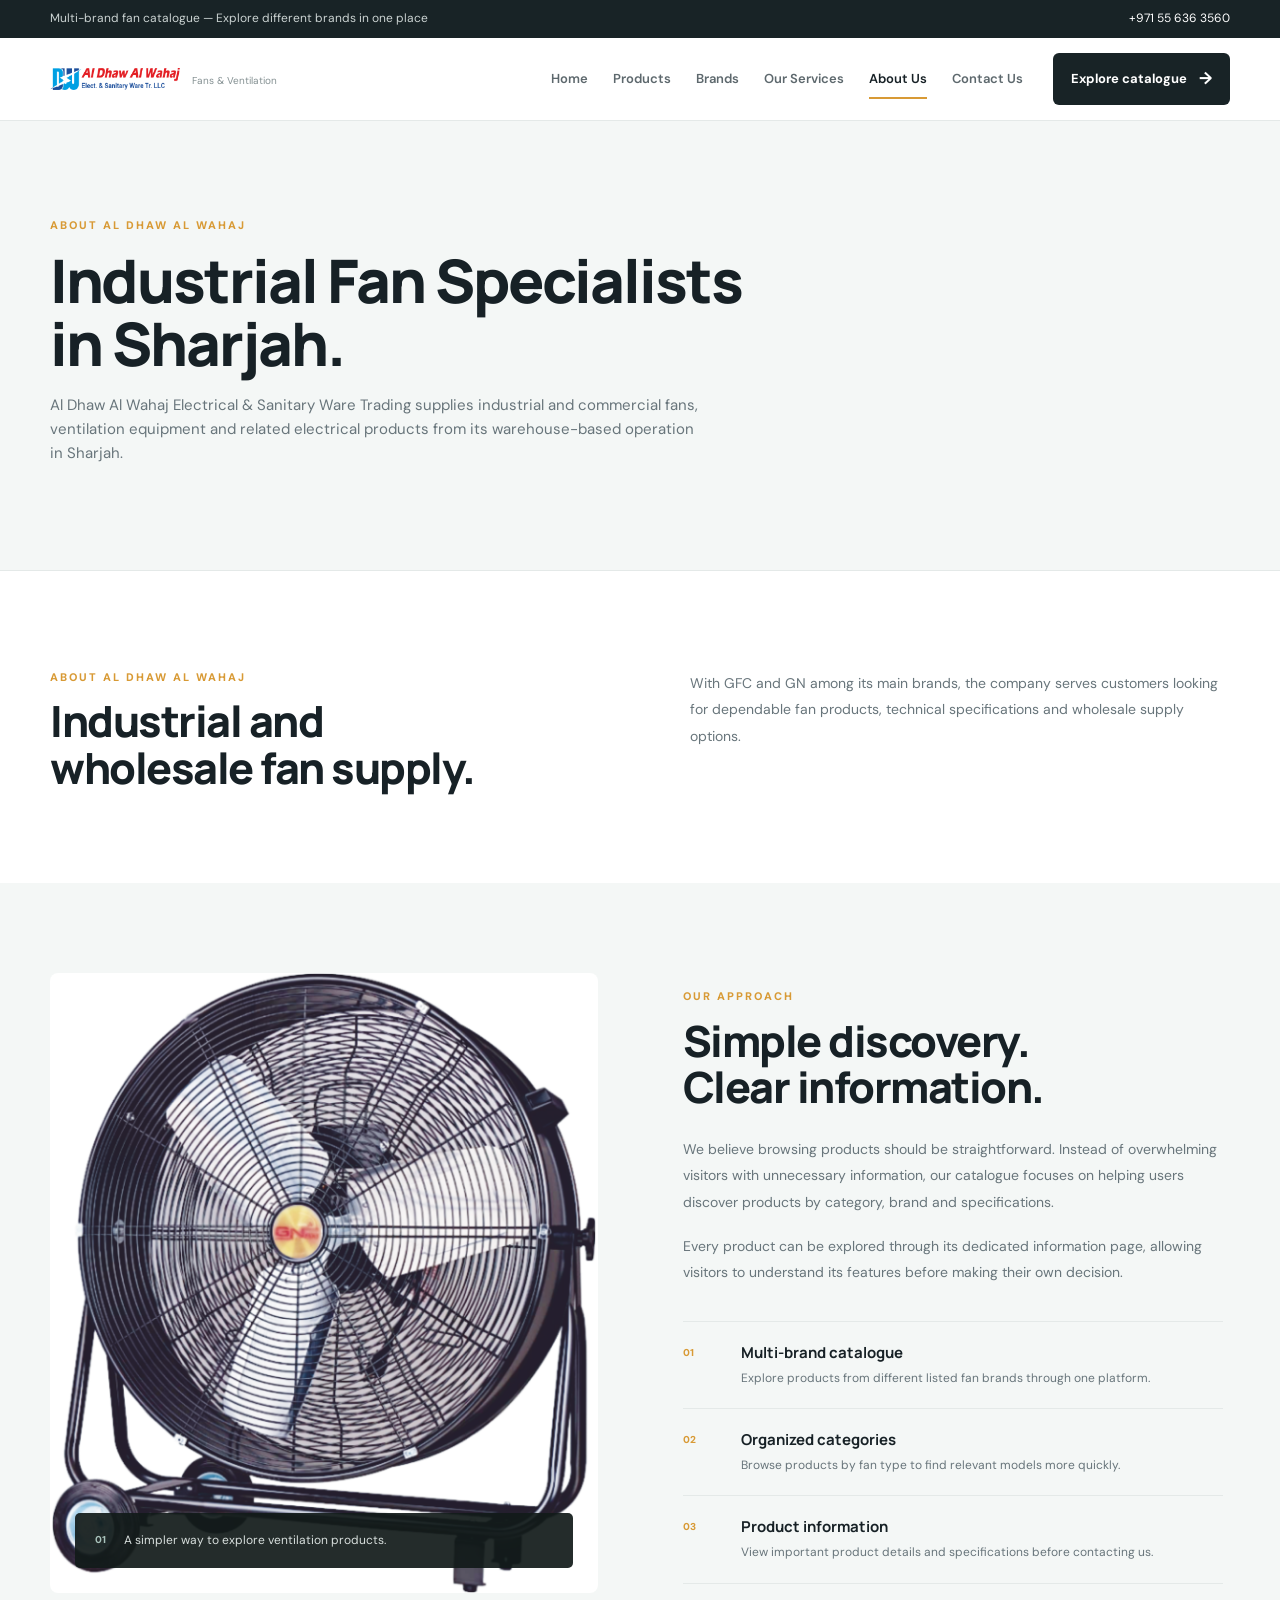
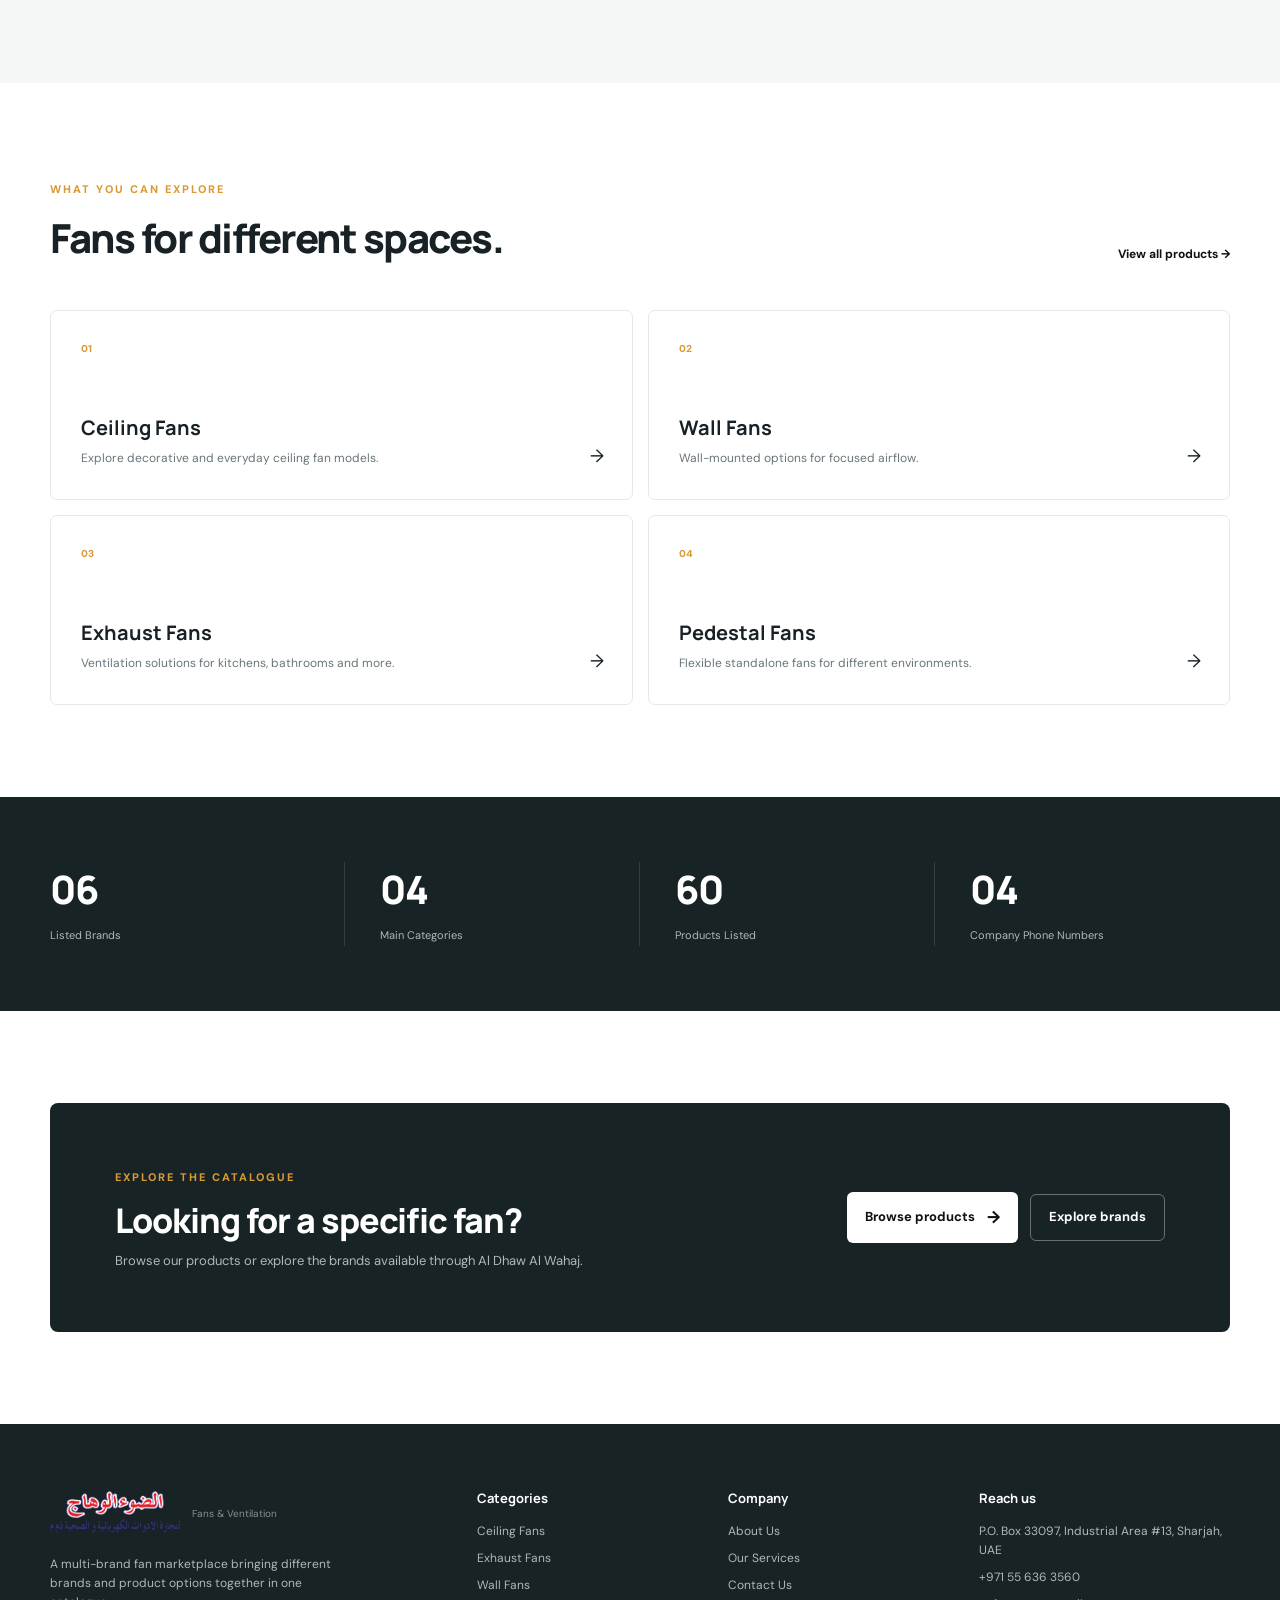
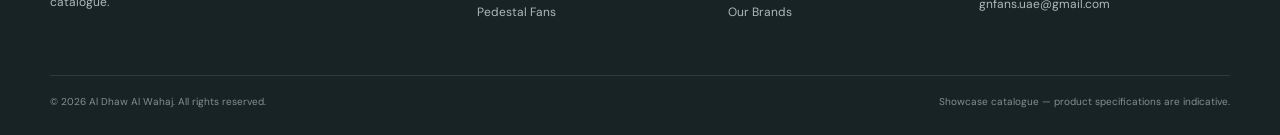
==== commit 9b2d49e1: "Made many changes" ====
--- a/pages/about.html
+++ b/pages/about.html
@@ -28,7 +28,7 @@
       </span>
 
       <a href="contact.html">
-        +971 50 000 0000
+        +971 55 636 3560
       </a>
 
     </div>
@@ -41,13 +41,14 @@
 
       <a class="logo" href="../index.html">
 
-        <span class="logo-mark">
-          AW
-        </span>
+        <img
+          class="company-logo-image"
+          src="../assets/Logos/Logo Al Dhaw.png"
+          alt="Al Dhaw Al Wahaj"
+        >
 
         <span>
-          <strong>Al Dhaw Al Wahaj</strong>
-          <small>Fans & Ventilation</small>
+          <small>Fans &amp; Ventilation</small>
         </span>
 
       </a>
@@ -111,14 +112,14 @@
         </span>
 
         <h1>
-          One place to explore<br>
-          different fan brands.
+          Industrial Fan Specialists<br>
+          in Sharjah.
         </h1>
 
         <p>
-          Al Dhaw Al Wahaj is a multi-brand fan marketplace designed
-          to make it easier to discover different fan products,
-          manufacturers and ventilation solutions through one catalogue.
+          Al Dhaw Al Wahaj Electrical &amp; Sanitary Ware Trading supplies
+          industrial and commercial fans, ventilation equipment and related
+          electrical products from its warehouse-based operation in Sharjah.
         </p>
 
       </div>
@@ -137,11 +138,11 @@
           <div>
 
             <span class="eyebrow">
-              WHO WE ARE
+              ABOUT AL DHAW AL WAHAJ
             </span>
 
             <h2>
-              Bringing different fan options together.
+              Industrial and wholesale fan supply.
             </h2>
 
           </div>
@@ -150,24 +151,11 @@
           <div class="about-intro-copy">
 
             <p>
-              Finding the right fan can involve comparing different
-              brands, product types and specifications. Al Dhaw Al Wahaj
-              is designed around a simple idea: make that exploration
-              easier.
+              With GFC and GN among its main brands, the company serves
+              customers looking for dependable fan products, technical
+              specifications and wholesale supply options.
             </p>
 
-            <p>
-              Our catalogue brings different fan brands and product
-              categories together so visitors can browse, compare and
-              learn more about individual models from one platform.
-            </p>
-
-            <p>
-              From ceiling fans and wall fans to exhaust and pedestal
-              models, the platform provides a structured way to explore
-              different airflow solutions.
-            </p>
-
           </div>
 
         </div>
@@ -188,8 +176,8 @@
           <div class="about-story-image">
 
             <img
-              src="https://images.unsplash.com/photo-1497366811353-6870744d04b2?auto=format&fit=crop&w=1400&q=85"
-              alt="Modern commercial interior"
+              src="../assets/Fans/GN/GN Drum.png"
+              alt="GN drum fan"
             >
 
             <div class="about-image-label">
@@ -465,7 +453,7 @@
           <div>
 
             <strong>
-              05
+              06
             </strong>
 
             <span>
@@ -491,11 +479,11 @@
           <div>
 
             <strong>
-              01
+              60
             </strong>
 
             <span>
-              Unified Catalogue
+              Products Listed
             </span>
 
           </div>
@@ -504,11 +492,11 @@
           <div>
 
             <strong>
-              24/7
+              04
             </strong>
 
             <span>
-              Online Product Access
+              Company Phone Numbers
             </span>
 
           </div>
@@ -584,13 +572,14 @@
           href="../index.html"
         >
 
-          <span class="logo-mark">
-            AW
-          </span>
+          <img
+            class="company-logo-image company-logo-arabic"
+            src="../assets/Logos/Logo Al Dhaw Arabic.png"
+            alt="Al Dhaw Al Wahaj"
+          >
 
           <span>
-            <strong>Al Dhaw Al Wahaj</strong>
-            <small>Fans & Ventilation</small>
+            <small>Fans &amp; Ventilation</small>
           </span>
 
         </a>
@@ -660,16 +649,16 @@
         </h4>
 
         <p>
-          Showroom 12, Industrial Area 4,
+          P.O. Box 33097, Industrial Area #13,
           Sharjah, UAE
         </p>
 
-        <a href="tel:+971500000000">
-          +971 50 000 0000
-        </a>
-
-        <a href="mailto:info@aldhawalwahaj.com">
-          info@aldhawalwahaj.com
+        <a href="tel:+971556363560">
+          +971 55 636 3560
+        </a>
+
+        <a href="mailto:gnfans.uae@gmail.com">
+          gnfans.uae@gmail.com
         </a>
 
       </div>
--- a/css/style.css
+++ b/css/style.css
@@ -3,7 +3,8 @@
 html{scroll-behavior:smooth}
 body{font-family:'DM Sans',sans-serif;color:var(--ink);background:#fff;line-height:1.6}
 a{text-decoration:none;color:inherit}
-img{display:block;width:100%;object-fit:cover}
+img{display:block;width:100%;object-fit:contain}
+img{max-width:100%;height:auto}
 button{font:inherit}
 .container{width:min(1180px,calc(100% - 48px));margin:auto}
 .topbar{background:var(--dark);color:#cbd3d2;font-size:12px}
@@ -12,6 +13,8 @@
 .site-header,.header{background:#fff;border-bottom:1px solid var(--line);position:sticky;top:0;z-index:50}
 .nav-container,.nav-wrap{min-height:82px;display:flex;align-items:center;gap:30px}
 .brand-logo,.logo{display:flex;align-items:center;gap:12px;min-width:220px}
+.company-logo-image{flex:0 0 130px;width:130px;height:42px;object-fit:contain}
+.company-logo-arabic{height:48px}
 .brand-mark,.logo-mark{width:42px;height:42px;border-radius:10px;background:var(--dark);color:#fff;display:grid;place-items:center;font-family:Manrope,sans-serif;font-weight:800;font-size:13px}
 .brand-logo-text,.logo > span:last-child{display:flex;flex-direction:column;line-height:1.15}
 .brand-logo-text strong,.logo strong{display:block;font-family:Manrope,sans-serif;font-size:15px;line-height:1.1}
@@ -77,7 +80,7 @@
 .product-grid{display:grid;grid-template-columns:repeat(3,1fr);gap:20px}
 .product-card{background:#fff;border:1px solid var(--line);border-radius:8px;overflow:hidden}
 .product-image{height:260px;background:#edf1f0;position:relative}
-.product-image img{height:100%}
+.product-image img{height:100%;object-fit:contain}
 .product-body{padding:20px}
 .product-brand{font-size:10px;color:var(--accent);font-weight:800;letter-spacing:1.3px;text-transform:uppercase}
 .product-body h3{font:700 19px Manrope,sans-serif;margin:7px 0}
@@ -340,6 +343,7 @@
 
 .main-product-image img {
   height: 100%;
+  object-fit: contain;
 }
 
 .product-thumbnails {
@@ -366,6 +370,7 @@
 .product-thumbnail img {
   width: 100%;
   height: 100%;
+  object-fit: contain;
 }
 
 .product-information {
@@ -656,18 +661,14 @@
   justify-content: center;
   background: #f7f9f8;
   border-right: 1px solid var(--line);
-}
-
-.brand-detail-logo strong {
-  font: 800 24px Manrope, sans-serif;
-  letter-spacing: -1px;
-}
-
-.brand-detail-logo span {
-  font-size: 7px;
-  font-weight: 800;
-  letter-spacing: 2px;
-  color: #929d9b;
+  padding: 18px;
+}
+
+.brand-detail-logo img {
+  width: 100%;
+  max-height: 90px;
+  object-fit: contain;
+  background: #fff;
 }
 
 .brand-detail-content {
@@ -714,16 +715,14 @@
 
 .brand-detail-image {
   min-height: 390px;
+  background: var(--soft);
 }
 
 .brand-detail-image img {
   height: 100%;
+  object-fit: contain;
   filter: saturate(.8);
   transition: transform .5s ease;
-}
-
-.brand-detail-card:hover .brand-detail-image img {
-  transform: scale(1.04);
 }
 
 .brand-cta {
@@ -822,8 +821,8 @@
 .about-story-image img {
   width: 100%;
   height: 100%;
-  object-fit: cover;
-  filter: saturate(.8);
+  object-fit: contain;
+  background: #fff;
 }
 
 .about-image-label {
@@ -1073,122 +1072,135 @@
 }
 
 
-/* Main Services */
+/* Product Supply */
 
 .services-main {
   background: #fff;
 }
 
-.services-heading {
-  display: grid;
-  grid-template-columns: 1fr 1fr;
-  gap: 100px;
-  margin-bottom: 55px;
-  align-items: end;
-}
-
-.services-heading h2 {
-  font: 800 43px Manrope, sans-serif;
-  line-height: 1.08;
-  letter-spacing: -1.5px;
-  margin-top: 10px;
-}
-
-.services-heading > p {
+.service-overview {
+  display: grid;
+  grid-template-columns: minmax(0, 0.9fr) minmax(0, 1.1fr);
+  gap: clamp(45px, 8vw, 105px);
+  align-items: center;
+}
+
+.service-overview-image {
+  height: 590px;
+  position: relative;
+  display: grid;
+  place-items: center;
+  overflow: hidden;
+  background: var(--soft);
+}
+
+.service-overview-image img {
+  width: 100%;
+  height: 100%;
+  object-fit: contain;
+}
+
+.service-image-caption {
+  position: absolute;
+  right: 20px;
+  bottom: 20px;
+  left: 20px;
+  display: flex;
+  flex-direction: column;
+  gap: 3px;
+  padding: 16px 19px;
+  background: rgba(255, 255, 255, .94);
+}
+
+.service-image-caption span {
+  color: var(--muted);
+  font-size: 11px;
+}
+
+.service-image-caption strong {
+  font: 700 15px Manrope, sans-serif;
+}
+
+.service-overview-content h2 {
+  max-width: 620px;
+  margin: 12px 0 16px;
+  font: 800 clamp(32px, 4vw, 46px) Manrope, sans-serif;
+  line-height: 1.1;
+  letter-spacing: -1.6px;
+}
+
+.service-overview-intro {
+  max-width: 530px;
   color: var(--muted);
   font-size: 14px;
-  line-height: 1.9;
-  max-width: 510px;
-  padding-bottom: 4px;
-}
-
-.services-grid {
-  display: grid;
-  grid-template-columns: 1.35fr 1fr 1fr;
-  gap: 15px;
-}
-
-.service-card {
-  min-height: 340px;
-  padding: 32px;
-  border: 1px solid var(--line);
-  border-radius: 7px;
-  display: flex;
-  flex-direction: column;
-  justify-content: space-between;
-  transition: .3s ease;
-  background: #fff;
-}
-
-.service-card:hover {
-  transform: translateY(-4px);
-  border-color: #aab8b5;
-  box-shadow: 0 15px 35px rgba(20, 35, 32, .06);
-}
-
-.service-card-large {
-  grid-row: span 2;
-  min-height: 695px;
-  background: var(--dark);
-  color: #fff;
-  border-color: var(--dark);
-}
-
-.service-card-large p {
-  color: #b3bfbd;
-}
-
-.service-card-large .service-number {
-  color: #a9c2bb;
-}
-
-.service-card-large .service-icon {
-  color: #fff;
-}
-
-.service-card-large .text-link {
-  color: #fff;
-}
-
-.service-card-top {
-  display: flex;
-  align-items: center;
-  justify-content: space-between;
-}
-
-.service-number {
+  line-height: 1.85;
+}
+
+.service-range-list {
+  margin: 25px 0 27px;
+  border-top: 1px solid var(--line);
+}
+
+.service-range-item {
+  display: grid;
+  grid-template-columns: 40px 1fr 20px;
+  gap: 13px;
+  align-items: center;
+  padding: 15px 0;
+  border-bottom: 1px solid var(--line);
+  transition: color .2s ease;
+}
+
+.service-range-item:hover {
+  color: #9b681c;
+}
+
+.service-range-icon {
+  width: 34px;
+  height: 34px;
+  display: grid;
+  place-items: center;
+  background: var(--soft);
+  color: var(--accent);
   font-size: 10px;
   font-weight: 800;
+}
+
+.service-range-item strong,
+.service-range-item small {
+  display: block;
+}
+
+.service-range-item strong {
+  font: 700 14px Manrope, sans-serif;
+}
+
+.service-range-item small {
+  margin-top: 3px;
+  color: var(--muted);
+  font-size: 11px;
+}
+
+.service-range-arrow {
   color: var(--accent);
-}
-
-.service-icon {
-  width: 34px;
-  height: 34px;
-  border: 1px solid var(--line);
-  border-radius: 50%;
-  display: flex;
-  justify-content: center;
-  align-items: center;
-  font-size: 15px;
-}
-
-.service-card h3 {
-  font: 700 21px Manrope, sans-serif;
-  letter-spacing: -.5px;
-  margin-bottom: 13px;
-}
-
-.service-card p {
-  color: var(--muted);
+  font-size: 18px;
+}
+
+.service-overview-actions {
+  display: flex;
+  flex-wrap: wrap;
+  align-items: center;
+  gap: 20px;
+}
+
+.service-contact-link {
   font-size: 12px;
-  line-height: 1.85;
-  margin-bottom: 25px;
-}
-
-.service-card .text-link {
-  font-size: 11px;
-  font-weight: 800;
+  font-weight: 700;
+}
+
+.service-contact-link span {
+  margin-left: 5px;
+  color: var(--accent);
 }
 
 
@@ -1284,18 +1296,13 @@
 .service-category-image {
   height: 210px;
   overflow: hidden;
+  background: #fff;
 }
 
 .service-category-image img {
   width: 100%;
   height: 100%;
-  object-fit: cover;
-  filter: saturate(.75);
-  transition: transform .5s ease;
-}
-
-.service-category:hover .service-category-image img {
-  transform: scale(1.05);
+  object-fit: contain;
 }
 
 .service-category-content {
@@ -1350,8 +1357,8 @@
 .services-support-image img {
   width: 100%;
   height: 100%;
-  object-fit: cover;
-  filter: saturate(.75);
+  object-fit: contain;
+  background: #fff;
 }
 
 .services-support-content {
@@ -1435,8 +1442,8 @@
 
 .contact-grid {
   display: grid;
-  grid-template-columns: .9fr 1.1fr;
-  gap: 100px;
+  grid-template-columns: 1fr 1fr;
+  gap: 70px;
   align-items: start;
 }
 
@@ -1505,95 +1512,91 @@
 }
 
 
-/* Form */
-
-.contact-form-wrapper {
+.contact-call-panel {
   background: var(--soft);
   border: 1px solid var(--line);
   border-radius: 8px;
   padding: 45px;
 }
 
-.contact-form-header {
-  margin-bottom: 30px;
-}
-
-.contact-form-header h2 {
+.contact-call-panel h2 {
   font: 800 29px Manrope, sans-serif;
   letter-spacing: -1px;
-  margin-top: 8px;
-}
-
-.contact-form {
-  display: flex;
-  flex-direction: column;
-  gap: 20px;
-}
-
-.form-row {
-  display: grid;
-  grid-template-columns: 1fr 1fr;
-  gap: 15px;
-}
-
-.form-group {
-  display: flex;
-  flex-direction: column;
-  gap: 8px;
-}
-
-.form-group label {
+  margin-top: 10px;
+}
+
+.contact-call-panel > p {
+  max-width: 390px;
+  margin: 12px 0 28px;
+  color: var(--muted);
+  font-size: 13px;
+  line-height: 1.8;
+}
+
+.contact-call-image {
+  width: 100%;
+  height: 175px;
+  margin-bottom: 18px;
+  border-radius: 5px;
+  background: #fff;
+  object-fit: contain;
+}
+
+.contact-call-list {
+  display: grid;
+  gap: 10px;
+}
+
+.contact-call-list a {
+  display: grid;
+  grid-template-columns: 1fr auto;
+  align-items: center;
+  gap: 3px 15px;
+  padding: 15px 17px;
+  border: 1px solid var(--line);
+  border-radius: 5px;
+  background: #fff;
+  transition: border-color .2s ease, transform .2s ease;
+}
+
+.contact-call-list a:hover {
+  border-color: var(--accent);
+  transform: translateY(-2px);
+}
+
+.contact-call-list a > span:first-child {
+  color: var(--muted);
   font-size: 10px;
-  font-weight: 700;
-}
-
-.form-group input,
-.form-group select,
-.form-group textarea {
-  width: 100%;
-  border: 1px solid #d8dfdd;
-  background: #fff;
-  border-radius: 4px;
-  padding: 13px 14px;
-  font: 400 12px "DM Sans", sans-serif;
-  color: var(--text);
-  outline: none;
-  transition: border-color .2s ease;
-}
-
-.form-group textarea {
-  resize: vertical;
-  min-height: 135px;
-}
-
-.form-group input:focus,
-.form-group select:focus,
-.form-group textarea:focus {
+}
+
+.contact-call-list strong {
+  font-size: 15px;
+}
+
+.contact-call-list a > span:last-child {
+  grid-column: 2;
+  grid-row: 1 / span 2;
+  color: var(--accent);
+  font-size: 20px;
+}
+
+.contact-call-list .contact-call-primary {
+  padding: 20px 18px;
+  border-color: var(--dark);
+  background: var(--dark);
+  color: #fff;
+}
+
+.contact-call-list .contact-call-primary > span:first-child {
+  color: #aeb9b8;
+}
+
+.contact-call-list .contact-call-primary > span:last-child {
+  color: #fff;
+}
+
+.contact-call-list .contact-call-primary:hover {
   border-color: var(--accent);
-}
-
-.form-group input::placeholder,
-.form-group textarea::placeholder {
-  color: #a7b0ae;
-}
-
-.contact-submit {
-  align-self: flex-start;
-  margin-top: 3px;
-}
-
-.form-message {
-  display: none;
-  padding: 12px 14px;
-  background: #e9f1ee;
-  border: 1px solid #c9dad4;
-  border-radius: 4px;
-  color: #38554d;
-  font-size: 11px;
-}
-
-.form-message.show {
-  display: block;
 }
 
 
@@ -1614,91 +1617,15 @@
 }
 
 .contact-map {
-  position: relative;
   min-height: 500px;
   overflow: hidden;
-  background: #e9eeec;
-}
-
-.map-grid {
-  position: absolute;
-  inset: 0;
-  background-image:
-    linear-gradient(rgba(92, 111, 106, .12) 1px, transparent 1px),
-    linear-gradient(90deg, rgba(92, 111, 106, .12) 1px, transparent 1px);
-  background-size: 55px 55px;
-  transform: rotate(-3deg) scale(1.15);
-}
-
-.map-road {
-  position: absolute;
-  height: 9px;
-  background: #fff;
-  box-shadow: 0 0 0 1px rgba(100, 115, 111, .08);
-  transform: rotate(-28deg);
-}
-
-.road-one {
-  width: 120%;
-  top: 38%;
-  left: -10%;
-}
-
-.road-two {
+}
+
+.contact-map iframe {
+  display: block;
   width: 100%;
-  top: 67%;
-  left: 5%;
-  transform: rotate(24deg);
-}
-
-.road-three {
-  width: 80%;
-  top: 20%;
-  left: 20%;
-  transform: rotate(65deg);
-}
-
-.map-pin {
-  position: absolute;
-  left: 55%;
-  top: 48%;
-  width: 58px;
-  height: 58px;
-  background: var(--dark);
-  border-radius: 50% 50% 50% 0;
-  transform: rotate(-45deg);
-  display: flex;
-  align-items: center;
-  justify-content: center;
-  box-shadow: 0 12px 25px rgba(0, 0, 0, .15);
-}
-
-.map-pin span {
-  color: #fff;
-  font: 800 11px Manrope, sans-serif;
-  transform: rotate(45deg);
-}
-
-.map-label {
-  position: absolute;
-  left: 30px;
-  bottom: 30px;
-  background: #fff;
-  padding: 15px 18px;
-  border-radius: 5px;
-  box-shadow: 0 10px 25px rgba(0, 0, 0, .08);
-  display: flex;
-  flex-direction: column;
-}
-
-.map-label strong {
-  font-size: 12px;
-  margin-bottom: 4px;
-}
-
-.map-label span {
-  color: var(--muted);
-  font-size: 10px;
+  height: clamp(350px, 42vw, 500px);
+  border: 0;
 }
 
 .contact-location-content {
@@ -1742,6 +1669,39 @@
   line-height: 1.7;
 }
 
+.location-qr-card {
+  display: flex;
+  align-items: center;
+  gap: 16px;
+  margin-bottom: 22px;
+  padding: 14px;
+  border: 1px solid var(--line);
+  border-radius: 7px;
+}
+
+.location-qr-card img {
+  width: 112px;
+  height: 112px;
+  flex: 0 0 112px;
+  object-fit: contain;
+}
+
+.location-qr-card strong,
+.location-qr-card span {
+  display: block;
+}
+
+.location-qr-card strong {
+  margin-bottom: 5px;
+  font: 700 13px Manrope, sans-serif;
+}
+
+.location-qr-card span {
+  color: var(--muted);
+  font-size: 11px;
+  line-height: 1.65;
+}
+
 
 /* FAQ */
 
@@ -1868,9 +1828,13 @@
 
 .product-detail-grid {
   display: grid;
-  grid-template-columns: 1fr 1fr;
+  grid-template-columns: minmax(0, 1fr) minmax(0, 1fr);
   gap: 90px;
   align-items: start;
+}
+
+.product-detail-grid > * {
+  min-width: 0;
 }
 
 .product-detail-visual {
@@ -1890,7 +1854,7 @@
 .product-detail-image img {
   width: 100%;
   height: 100%;
-  object-fit: cover;
+  object-fit: contain;
 }
 
 .product-image-badge {
@@ -1925,13 +1889,14 @@
 .product-thumbnail img {
   width: 100%;
   height: 100%;
-  object-fit: cover;
+  object-fit: contain;
 }
 
 
 /* Product Information */
 
 .product-detail-info {
+  min-width: 0;
   padding-top: 20px;
 }
 
@@ -1983,31 +1948,77 @@
   margin-bottom: 35px;
 }
 
+.product-brand-display {
+  margin-bottom: 12px;
+}
+
+.product-brand-display img {
+  width: 68px;
+  height: 30px;
+  object-fit: contain;
+  object-position: left center;
+}
+
 .product-detail-heading h2 {
   font: 700 23px Manrope, sans-serif;
   margin-top: 8px;
 }
 
 .specifications {
+  min-width: 0;
   margin-top: 22px;
   border-top: 1px solid var(--line);
 }
 
-.specification-row {
-  display: grid;
-  grid-template-columns: 1fr 1fr;
+.specifications-table-wrapper {
+  width: 100%;
+  min-width: 0;
+  overflow: hidden;
+}
+
+.specifications-table {
+  width: 100%;
+  table-layout: fixed;
+  border-collapse: collapse;
+  font-size: clamp(8px, 1.05vw, 12px);
+  text-align: left;
+}
+
+.specifications-table th,
+.specifications-table td {
+  padding: 7px 8px;
+  border-bottom: 1px solid var(--line);
+  line-height: 1.4;
+  overflow-wrap: anywhere;
+}
+
+.specifications-table th {
+  color: var(--accent);
+  font-weight: 700;
+}
+
+.specifications-size-comparison {
+  min-width: 0;
+}
+
+.specifications-size-comparison thead th,
+.specifications-size-comparison tbody th {
+  white-space: normal;
+}
+
+.specifications-table td {
+  color: var(--ink);
+  font-weight: 600;
+}
+
+.specifications-table tbody tr:nth-child(even) {
+  background: var(--soft);
+}
+
+.specifications-empty {
+  color: var(--muted);
+  font-size: 12px;
   padding: 15px 0;
-  border-bottom: 1px solid var(--line);
-}
-
-.specification-row span {
-  color: var(--muted);
-  font-size: 11px;
-}
-
-.specification-row strong {
-  font-size: 11px;
-  text-align: right;
 }
 
 .product-detail-actions {
@@ -2106,13 +2117,9 @@
 .related-product-image img {
   width: 100%;
   height: 100%;
-  object-fit: cover;
+  object-fit: contain;
   filter: saturate(.8);
   transition: transform .5s ease;
-}
-
-.related-product-card:hover .related-product-image img {
-  transform: scale(1.05);
 }
 
 .related-product-content {
@@ -2123,6 +2130,12 @@
   font-size: 9px;
   color: var(--accent);
   font-weight: 800;
+}
+
+.related-product-brand img {
+  width: 76px;
+  height: 28px;
+  object-fit: contain;
 }
 
 .related-product-content h3 {
@@ -2381,17 +2394,14 @@
 .home-category-image {
   height: 250px;
   overflow: hidden;
+  background: var(--soft);
 }
 
 .home-category-image img {
   width: 100%;
   height: 100%;
-  object-fit: cover;
+  object-fit: contain;
   transition: .5s ease;
-}
-
-.home-category-card:hover img {
-  transform: scale(1.06);
 }
 
 .home-category-content {
@@ -2445,17 +2455,14 @@
   position: relative;
   height: 300px;
   overflow: hidden;
+  background: var(--soft);
 }
 
 .home-product-image img {
   width: 100%;
   height: 100%;
-  object-fit: cover;
+  object-fit: contain;
   transition: .5s ease;
-}
-
-.home-product-card:hover .home-product-image img {
-  transform: scale(1.05);
 }
 
 .home-product-image span {
@@ -2504,7 +2511,7 @@
 
 .home-brand-grid {
   display: grid;
-  grid-template-columns: repeat(5, 1fr);
+  grid-template-columns: repeat(auto-fit, minmax(145px, 1fr));
   gap: 12px;
   margin-top: 45px;
 }
@@ -2537,6 +2544,14 @@
   font-size: 20px;
 }
 
+.home-brand-card > img {
+  width: 100%;
+  height: 55px;
+  padding: 4px;
+  background: #fff;
+  object-fit: contain;
+}
+
 .home-brand-card small {
   color: #9299a1;
 }
@@ -2619,7 +2634,8 @@
 .home-about-image img {
   width: 100%;
   height: 580px;
-  object-fit: cover;
+  object-fit: contain;
+  background: #fff;
 }
 
 .home-about-label {
@@ -2732,6 +2748,10 @@
 .products-sidebar {
   position: sticky;
   top: 30px;
+  max-height: calc(100vh - 60px);
+  overflow-y: auto;
+  overscroll-behavior-y: contain;
+  scrollbar-gutter: stable;
 }
 
 .filter-heading {
@@ -2861,12 +2881,8 @@
 .catalogue-product-image img {
   width: 100%;
   height: 100%;
-  object-fit: cover;
+  object-fit: contain;
   transition: .5s ease;
-}
-
-.catalogue-product-card:hover img {
-  transform: scale(1.05);
 }
 
 .catalogue-product-image span {
@@ -2879,6 +2895,20 @@
   font-weight: 700;
 }
 
+.catalogue-product-image .catalogue-brand-logo {
+  width: 76px;
+  height: 38px;
+  display: grid;
+  place-items: center;
+  padding: 4px 7px;
+}
+
+.catalogue-brand-logo img {
+  width: 100%;
+  height: 100%;
+  object-fit: contain;
+}
+
 .catalogue-product-content {
   padding: 20px;
 }
--- a/css/responsive.css
+++ b/css/responsive.css
@@ -36,7 +36,6 @@
   }
 
 }
-
 
 @media (max-width: 700px) {
 
@@ -435,16 +434,12 @@
 
 @media (max-width: 1050px) {
 
-  .services-heading {
-    gap: 60px;
-  }
-
-  .services-grid {
-    grid-template-columns: 1fr 1fr;
-  }
-
-  .service-card-large {
-    grid-row: span 2;
+  .service-overview {
+    gap: 45px;
+  }
+
+  .service-overview-image {
+    height: 520px;
   }
 
   .service-category-grid {
@@ -464,26 +459,13 @@
     padding-bottom: 75px;
   }
 
-  .services-heading {
-    grid-template-columns: 1fr;
-    gap: 20px;
-  }
-
-  .services-heading h2 {
-    font-size: 37px;
-  }
-
-  .services-grid {
-    grid-template-columns: 1fr;
-  }
-
-  .service-card-large {
-    grid-row: auto;
-    min-height: 420px;
-  }
-
-  .service-card {
-    min-height: 300px;
+  .service-overview {
+    grid-template-columns: 1fr;
+    gap: 36px;
+  }
+
+  .service-overview-image {
+    height: 440px;
   }
 
   .services-process {
@@ -549,16 +531,8 @@
 
 @media (max-width: 520px) {
 
-  .services-heading h2 {
-    font-size: 32px;
-  }
-
-  .service-card {
-    padding: 27px;
-  }
-
-  .service-card-large {
-    min-height: 390px;
+  .service-overview-image {
+    height: 330px;
   }
 
   .service-category-grid {
@@ -627,10 +601,6 @@
     gap: 55px;
   }
 
-  .contact-form-wrapper {
-    padding: 35px;
-  }
-
   .contact-location {
     padding: 65px 0;
   }
@@ -664,11 +634,7 @@
     font-size: 31px;
   }
 
-  .form-row {
-    grid-template-columns: 1fr;
-  }
-
-  .contact-form-wrapper {
+  .contact-call-panel {
     padding: 27px 22px;
   }
 
@@ -682,11 +648,6 @@
 
   .contact-map {
     min-height: 350px;
-  }
-
-  .map-label {
-    left: 18px;
-    bottom: 18px;
   }
 
   .contact-faq-heading h2 {
@@ -740,7 +701,7 @@
   }
 
   .product-detail-grid {
-    grid-template-columns: 1fr;
+    grid-template-columns: minmax(0, 1fr);
     gap: 50px;
   }
 
@@ -1017,7 +978,10 @@
   .stats-grid{grid-template-columns:1fr 1fr}.stats-grid div{padding:15px;border-bottom:1px solid var(--line)}.stats-grid div:nth-child(2){border-right:0}.stats-grid div:nth-child(3){border-bottom:0}.stats-grid div:nth-child(4){border-bottom:0;border-right:0}
   .section{padding:65px 0}.section-heading{display:block}.section-heading p{margin-top:18px}
   .product-grid{grid-template-columns:1fr 1fr}.trust-grid{grid-template-columns:1fr}
-  .brand-grid{grid-template-columns:repeat(2,1fr)}.footer-grid{grid-template-columns:1fr 1fr}
+  .brand-grid{grid-template-columns:repeat(2,1fr)}
+  .site-footer .footer-grid,.footer .footer-grid,.footer-grid{grid-template-columns:repeat(2,minmax(0,1fr));gap:32px 24px}
+  .site-footer .footer-grid>div,.footer .footer-grid>div,.footer-grid>div{min-width:0}
+  .site-footer p,.site-footer a,.footer p,.footer a{overflow-wrap:anywhere}
 }
 @media(max-width:520px){
   .brand-logo,.logo{min-width:0}.brand-logo-text strong,.logo strong{font-size:13px}.brand-mark,.logo-mark{width:38px;height:38px}
@@ -1025,7 +989,14 @@
   .category-grid,.product-grid{grid-template-columns:1fr}.category-wide{grid-column:auto}.category-card{min-height:280px}
   .help-banner{display:block}.help-banner .btn{margin-top:20px}
   .trust-items{grid-template-columns:1fr}.trust-items div:nth-child(odd){border-right:0}
-  .brand-grid{grid-template-columns:1fr 1fr}.footer-grid{grid-template-columns:1fr}.footer-bottom{display:block}.footer-bottom span{display:block;margin:5px 0}
+  .brand-grid{grid-template-columns:1fr 1fr}
+  .site-footer .footer-grid,.footer .footer-grid,.footer-grid{grid-template-columns:1fr;gap:28px}
+  .footer-bottom{display:block}.footer-bottom span{display:block;margin:5px 0}
+}
+
+@media(max-width:700px){
+  .site-footer .footer-logo,.footer .footer-logo,.footer-logo{min-width:0}
+  .site-footer .footer-grid,.footer .footer-grid,.footer-grid{grid-template-columns:1fr;gap:28px}
 }
 
 
@@ -1466,16 +1437,12 @@
 
 @media (max-width: 1050px) {
 
-  .services-heading {
-    gap: 60px;
-  }
-
-  .services-grid {
-    grid-template-columns: 1fr 1fr;
-  }
-
-  .service-card-large {
-    grid-row: span 2;
+  .service-overview {
+    gap: 45px;
+  }
+
+  .service-overview-image {
+    height: 520px;
   }
 
   .service-category-grid {
@@ -1495,26 +1462,13 @@
     padding-bottom: 75px;
   }
 
-  .services-heading {
-    grid-template-columns: 1fr;
-    gap: 20px;
-  }
-
-  .services-heading h2 {
-    font-size: 37px;
-  }
-
-  .services-grid {
-    grid-template-columns: 1fr;
-  }
-
-  .service-card-large {
-    grid-row: auto;
-    min-height: 420px;
-  }
-
-  .service-card {
-    min-height: 300px;
+  .service-overview {
+    grid-template-columns: 1fr;
+    gap: 36px;
+  }
+
+  .service-overview-image {
+    height: 440px;
   }
 
   .services-process {
@@ -1580,16 +1534,8 @@
 
 @media (max-width: 520px) {
 
-  .services-heading h2 {
-    font-size: 32px;
-  }
-
-  .service-card {
-    padding: 27px;
-  }
-
-  .service-card-large {
-    min-height: 390px;
+  .service-overview-image {
+    height: 330px;
   }
 
   .service-category-grid {
@@ -1658,10 +1604,6 @@
     gap: 55px;
   }
 
-  .contact-form-wrapper {
-    padding: 35px;
-  }
-
   .contact-location {
     padding: 65px 0;
   }
@@ -1695,11 +1637,7 @@
     font-size: 31px;
   }
 
-  .form-row {
-    grid-template-columns: 1fr;
-  }
-
-  .contact-form-wrapper {
+  .contact-call-panel {
     padding: 27px 22px;
   }
 
@@ -1713,11 +1651,6 @@
 
   .contact-map {
     min-height: 350px;
-  }
-
-  .map-label {
-    left: 18px;
-    bottom: 18px;
   }
 
   .contact-faq-heading h2 {
@@ -2076,4 +2009,84 @@
     border-bottom: 1px solid var(--line);
   }
 
-}+}
+
+/* Brands page: use a purpose-built card layout once the desktop grid no longer fits.
+   Keeping the content in a full-width row prevents it from being squeezed into
+   the narrow number column on phones. */
+@media (max-width: 800px) {
+
+  .brand-detail-card,
+  .brand-detail-card.reverse {
+    min-height: 0;
+    grid-template-columns: minmax(0, 1fr) auto;
+    grid-template-areas:
+      "logo number"
+      "image image"
+      "content content";
+  }
+
+  .brand-detail-card .brand-detail-logo,
+  .brand-detail-card.reverse .brand-detail-logo {
+    grid-area: logo;
+    order: initial;
+    min-height: 76px;
+    padding: 16px 20px;
+    align-items: flex-start;
+    border-right: 0;
+    border-bottom: 1px solid var(--line);
+  }
+
+  .brand-detail-card .brand-number,
+  .brand-detail-card.reverse .brand-number {
+    grid-area: number;
+    order: initial;
+    align-items: center;
+    padding: 0 20px;
+    border-right: 0;
+    border-bottom: 1px solid var(--line);
+    border-left: 1px solid var(--line);
+  }
+
+  .brand-detail-card .brand-detail-image,
+  .brand-detail-card.reverse .brand-detail-image {
+    grid-area: image;
+    order: initial;
+    min-height: 0;
+    height: auto;
+    aspect-ratio: 16 / 9;
+  }
+
+  .brand-detail-card .brand-detail-content,
+  .brand-detail-card.reverse .brand-detail-content {
+    grid-area: content;
+    order: initial;
+    padding: 30px;
+  }
+
+}
+
+@media (max-width: 520px) {
+
+  .brand-detail-card .brand-detail-logo,
+  .brand-detail-card.reverse .brand-detail-logo {
+    min-height: 70px;
+    padding: 14px 16px;
+  }
+
+  .brand-detail-card .brand-number,
+  .brand-detail-card.reverse .brand-number {
+    padding: 0 16px;
+  }
+
+  .brand-detail-card .brand-detail-content,
+  .brand-detail-card.reverse .brand-detail-content {
+    padding: 26px 20px 28px;
+  }
+
+  .brand-detail-card .brand-detail-image,
+  .brand-detail-card.reverse .brand-detail-image {
+    aspect-ratio: 4 / 3;
+  }
+
+}
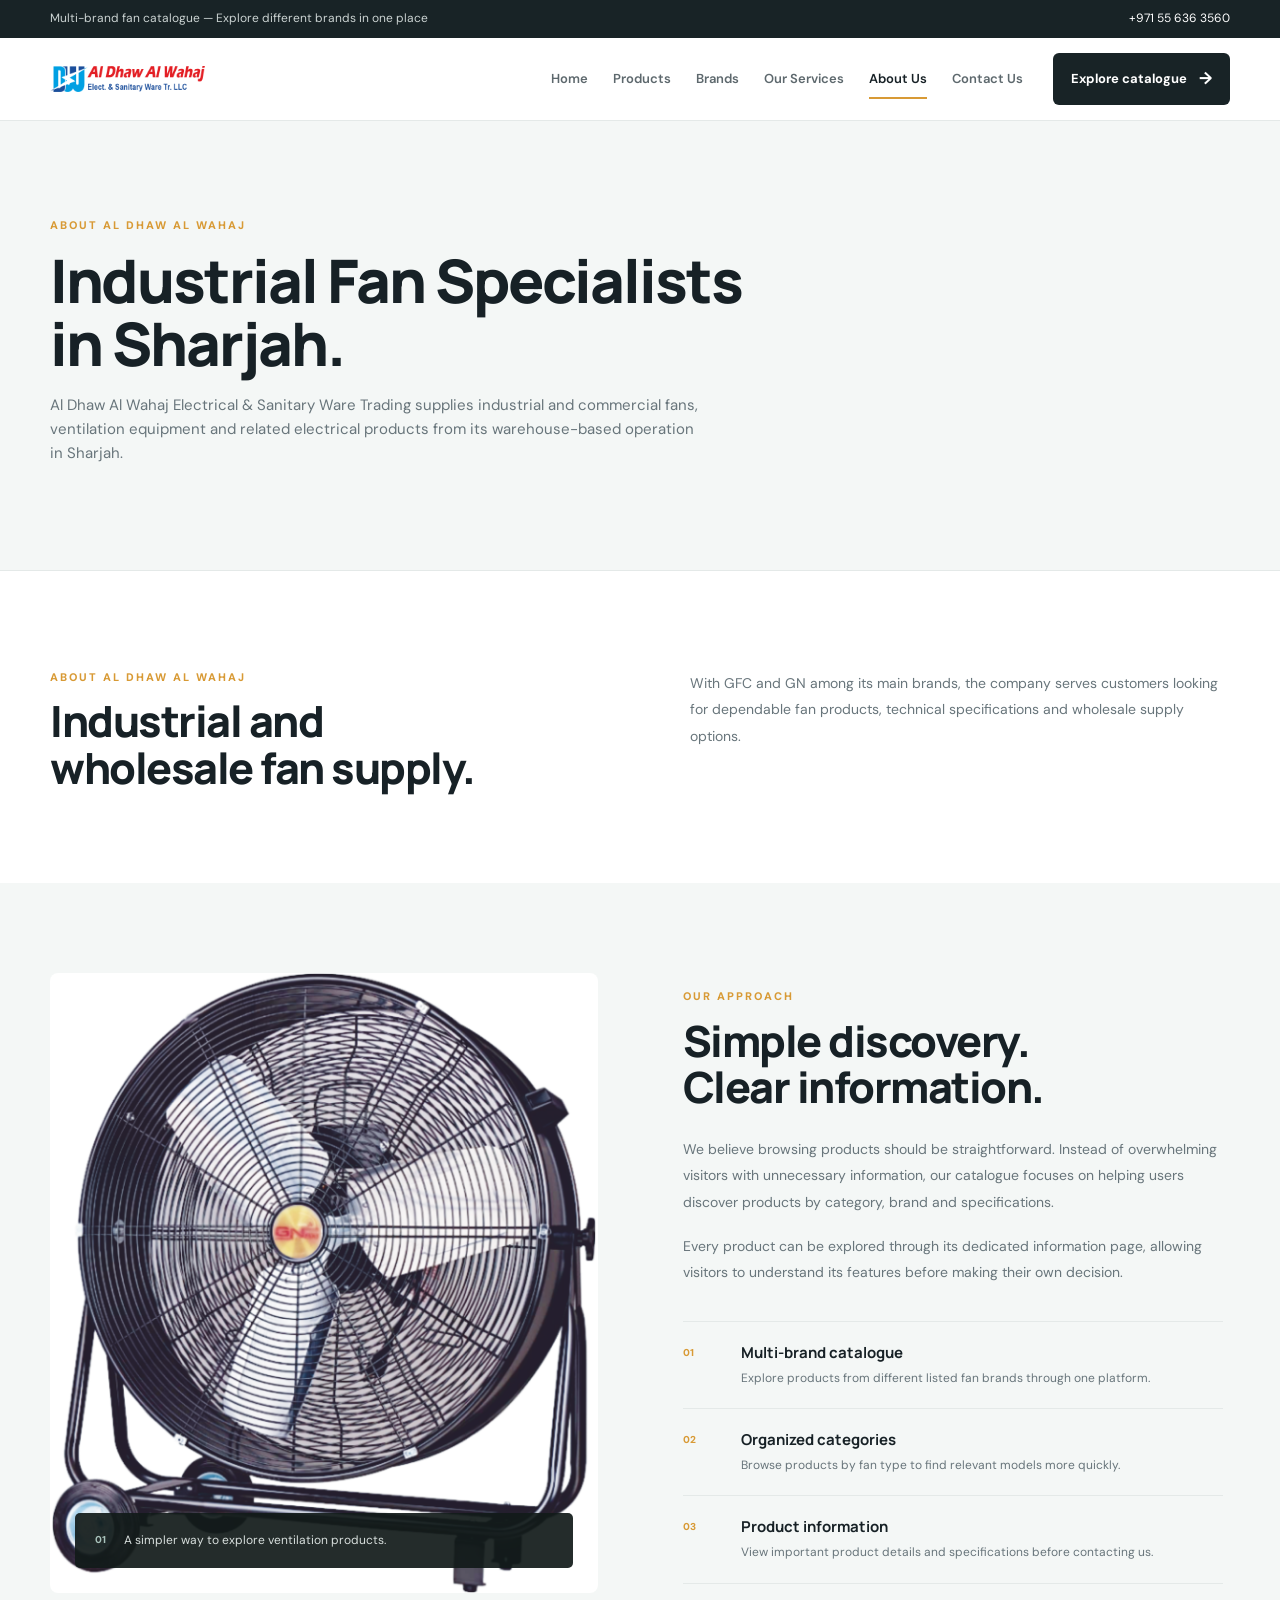
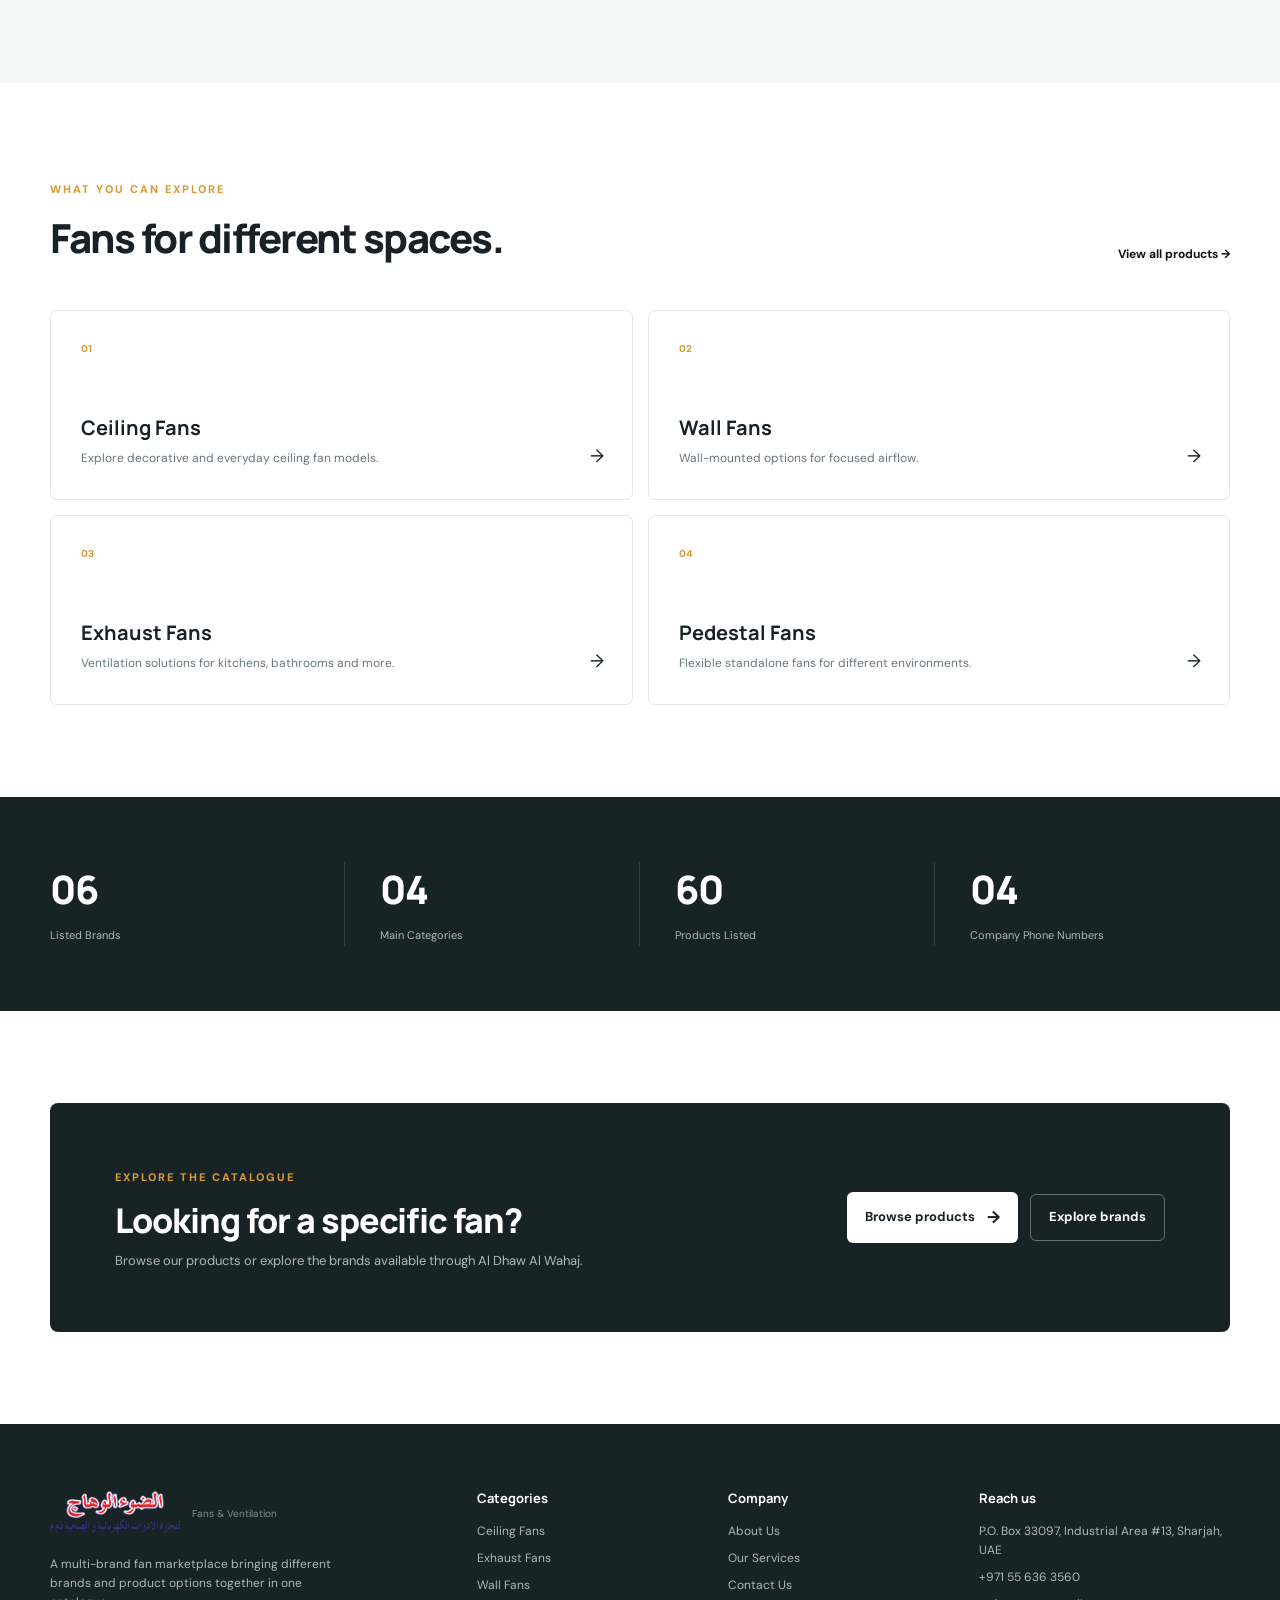
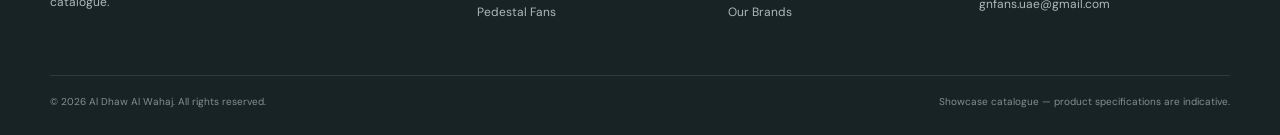
==== commit feea582f: "Changes were made" ====
--- a/pages/about.html
+++ b/pages/about.html
@@ -46,10 +46,6 @@
           src="../assets/Logos/Logo Al Dhaw.png"
           alt="Al Dhaw Al Wahaj"
         >
-
-        <span>
-          <small>Fans &amp; Ventilation</small>
-        </span>
 
       </a>
 
--- a/css/style.css
+++ b/css/style.css
@@ -14,6 +14,7 @@
 .nav-container,.nav-wrap{min-height:82px;display:flex;align-items:center;gap:30px}
 .brand-logo,.logo{display:flex;align-items:center;gap:12px;min-width:220px}
 .company-logo-image{flex:0 0 130px;width:130px;height:42px;object-fit:contain}
+.site-header .company-logo-image,.header .company-logo-image{flex-basis:155px;width:155px;height:52px}
 .company-logo-arabic{height:48px}
 .brand-mark,.logo-mark{width:42px;height:42px;border-radius:10px;background:var(--dark);color:#fff;display:grid;place-items:center;font-family:Manrope,sans-serif;font-weight:800;font-size:13px}
 .brand-logo-text,.logo > span:last-child{display:flex;flex-direction:column;line-height:1.15}
@@ -1844,7 +1845,7 @@
 
 .product-detail-image {
   position: relative;
-  height: 610px;
+  height: 630px;
   background: var(--soft);
   border: 1px solid var(--line);
   border-radius: 8px;
@@ -1901,7 +1902,7 @@
 }
 
 .product-detail-info h1 {
-  font: 800 48px Manrope, sans-serif;
+  font: 800 50px Manrope, sans-serif;
   line-height: 1.05;
   letter-spacing: -2px;
   margin: 9px 0 20px;
@@ -1909,7 +1910,7 @@
 
 .product-detail-description {
   color: var(--muted);
-  font-size: 14px;
+  font-size: 15px;
   line-height: 1.9;
   max-width: 560px;
 }
@@ -1925,13 +1926,13 @@
 
 .product-meta > div {
   background: #fff;
-  padding: 18px;
+  padding: 19px;
   display: flex;
   flex-direction: column;
 }
 
 .product-meta span {
-  font-size: 8px;
+  font-size: 9px;
   color: var(--accent);
   font-weight: 800;
   letter-spacing: 1px;
@@ -1939,7 +1940,7 @@
 }
 
 .product-meta strong {
-  font-size: 12px;
+  font-size: 13px;
 }
 
 .product-detail-divider {
@@ -1980,13 +1981,13 @@
   width: 100%;
   table-layout: fixed;
   border-collapse: collapse;
-  font-size: clamp(8px, 1.05vw, 12px);
+  font-size: clamp(11px, 1.25vw, 14px);
   text-align: left;
 }
 
 .specifications-table th,
 .specifications-table td {
-  padding: 7px 8px;
+  padding: 10px 11px;
   border-bottom: 1px solid var(--line);
   line-height: 1.4;
   overflow-wrap: anywhere;
@@ -2187,102 +2188,41 @@
 
 .home-hero {
   position: relative;
-  min-height: 680px;
-  display: flex;
-  align-items: center;
   overflow: hidden;
   background: #111;
 }
 
-.home-hero-slides,
-.home-hero-slide,
-.home-hero-overlay {
+.home-hero-slides {
+  position: relative;
+  width: 100%;
+  aspect-ratio: 2172 / 724;
+}
+
+.home-hero-slide {
   position: absolute;
   inset: 0;
-}
-
-.home-hero-slide {
-  background-position: center;
-  background-size: cover;
   opacity: 0;
-  transform: scale(1.04);
-  transition:
-    opacity 1s ease,
-    transform 6s ease;
+  transition: opacity 1s ease;
+}
+
+.home-hero-slide img {
+  width: 100%;
+  height: 100%;
+  object-fit: fill;
 }
 
 .home-hero-slide.active {
   opacity: 1;
-  transform: scale(1);
-}
-
-.home-hero-overlay {
-  background:
-    linear-gradient(
-      90deg,
-      rgba(8, 12, 18, .86) 0%,
-      rgba(8, 12, 18, .62) 45%,
-      rgba(8, 12, 18, .18) 100%
-    );
-}
-
-.home-hero-content {
+}
+
+.hero-slider-controls {
   position: relative;
-  z-index: 2;
-  max-width: 850px;
-  color: #fff;
-}
-
-.home-hero-content h1 {
-  max-width: 800px;
-  margin: 18px 0 24px;
-  font-family: "Manrope", sans-serif;
-  font-size: clamp(48px, 7vw, 88px);
-  line-height: .98;
-  letter-spacing: -4px;
-}
-
-.home-hero-content h1 span,
-.home-intro h2 span,
-.home-services-intro h2 span,
-.home-about-content h2 span,
-.home-final-box h2 span {
-  display: block;
-  color: #cfd5dc;
-}
-
-.home-hero-content p {
-  max-width: 600px;
-  margin-bottom: 34px;
-  color: rgba(255, 255, 255, .78);
-  font-size: 18px;
-  line-height: 1.7;
-}
-
-.home-hero-actions {
-  display: flex;
-  gap: 12px;
-  flex-wrap: wrap;
-}
-
-.btn-light {
-  background: #fff;
-  color: #111;
-}
-
-.btn-light:hover {
-  background: #e9edf1;
-  color: #111;
-}
-
-.hero-slider-controls {
-  position: absolute;
-  z-index: 5;
-  right: 5%;
-  bottom: 42px;
-  display: flex;
-  align-items: center;
+  display: flex;
+  align-items: center;
+  justify-content: center;
   gap: 18px;
+  min-height: 58px;
+  background: var(--dark);
 }
 
 .hero-arrow {
@@ -2303,6 +2243,7 @@
 
 .hero-dots {
   display: flex;
+  align-items: center;
   gap: 7px;
 }
 
--- a/css/responsive.css
+++ b/css/responsive.css
@@ -680,7 +680,7 @@
   }
 
   .product-detail-image {
-    height: 520px;
+    height: 540px;
   }
 
   .product-detail-info h1 {
@@ -710,7 +710,7 @@
   }
 
   .product-detail-image {
-    height: 500px;
+    height: 520px;
   }
 
   .product-detail-info {
@@ -767,7 +767,7 @@
   }
 
   .product-detail-image {
-    height: 380px;
+    height: 390px;
   }
 
   .product-detail-info h1 {
@@ -836,7 +836,7 @@
 @media (max-width: 850px) {
 
   .home-hero {
-    min-height: 620px;
+    min-height: 0;
   }
 
   .home-intro-grid,
@@ -873,21 +873,15 @@
 
   .products-sidebar {
     position: static;
+    max-height: none;
+    overflow-y: visible;
+    scrollbar-gutter: auto;
   }
 
 }
 
 
 @media (max-width: 650px) {
-
-  .home-hero-content h1 {
-    font-size: 46px;
-    letter-spacing: -2px;
-  }
-
-  .home-hero-content p {
-    font-size: 16px;
-  }
 
   .section-heading-row {
     align-items: flex-start;
@@ -951,11 +945,6 @@
 
   .products-toolbar select {
     width: 100%;
-  }
-
-  .hero-slider-controls {
-    right: 20px;
-    bottom: 25px;
   }
 
 }
@@ -1839,7 +1828,7 @@
 @media (max-width: 850px) {
 
   .home-hero {
-    min-height: 620px;
+    min-height: 0;
   }
 
   .home-intro-grid,
@@ -1876,21 +1865,15 @@
 
   .products-sidebar {
     position: static;
+    max-height: none;
+    overflow-y: visible;
+    scrollbar-gutter: auto;
   }
 
 }
 
 
 @media (max-width: 650px) {
-
-  .home-hero-content h1 {
-    font-size: 46px;
-    letter-spacing: -2px;
-  }
-
-  .home-hero-content p {
-    font-size: 16px;
-  }
 
   .section-heading-row {
     align-items: flex-start;
@@ -1954,11 +1937,6 @@
 
   .products-toolbar select {
     width: 100%;
-  }
-
-  .hero-slider-controls {
-    right: 20px;
-    bottom: 25px;
   }
 
 }
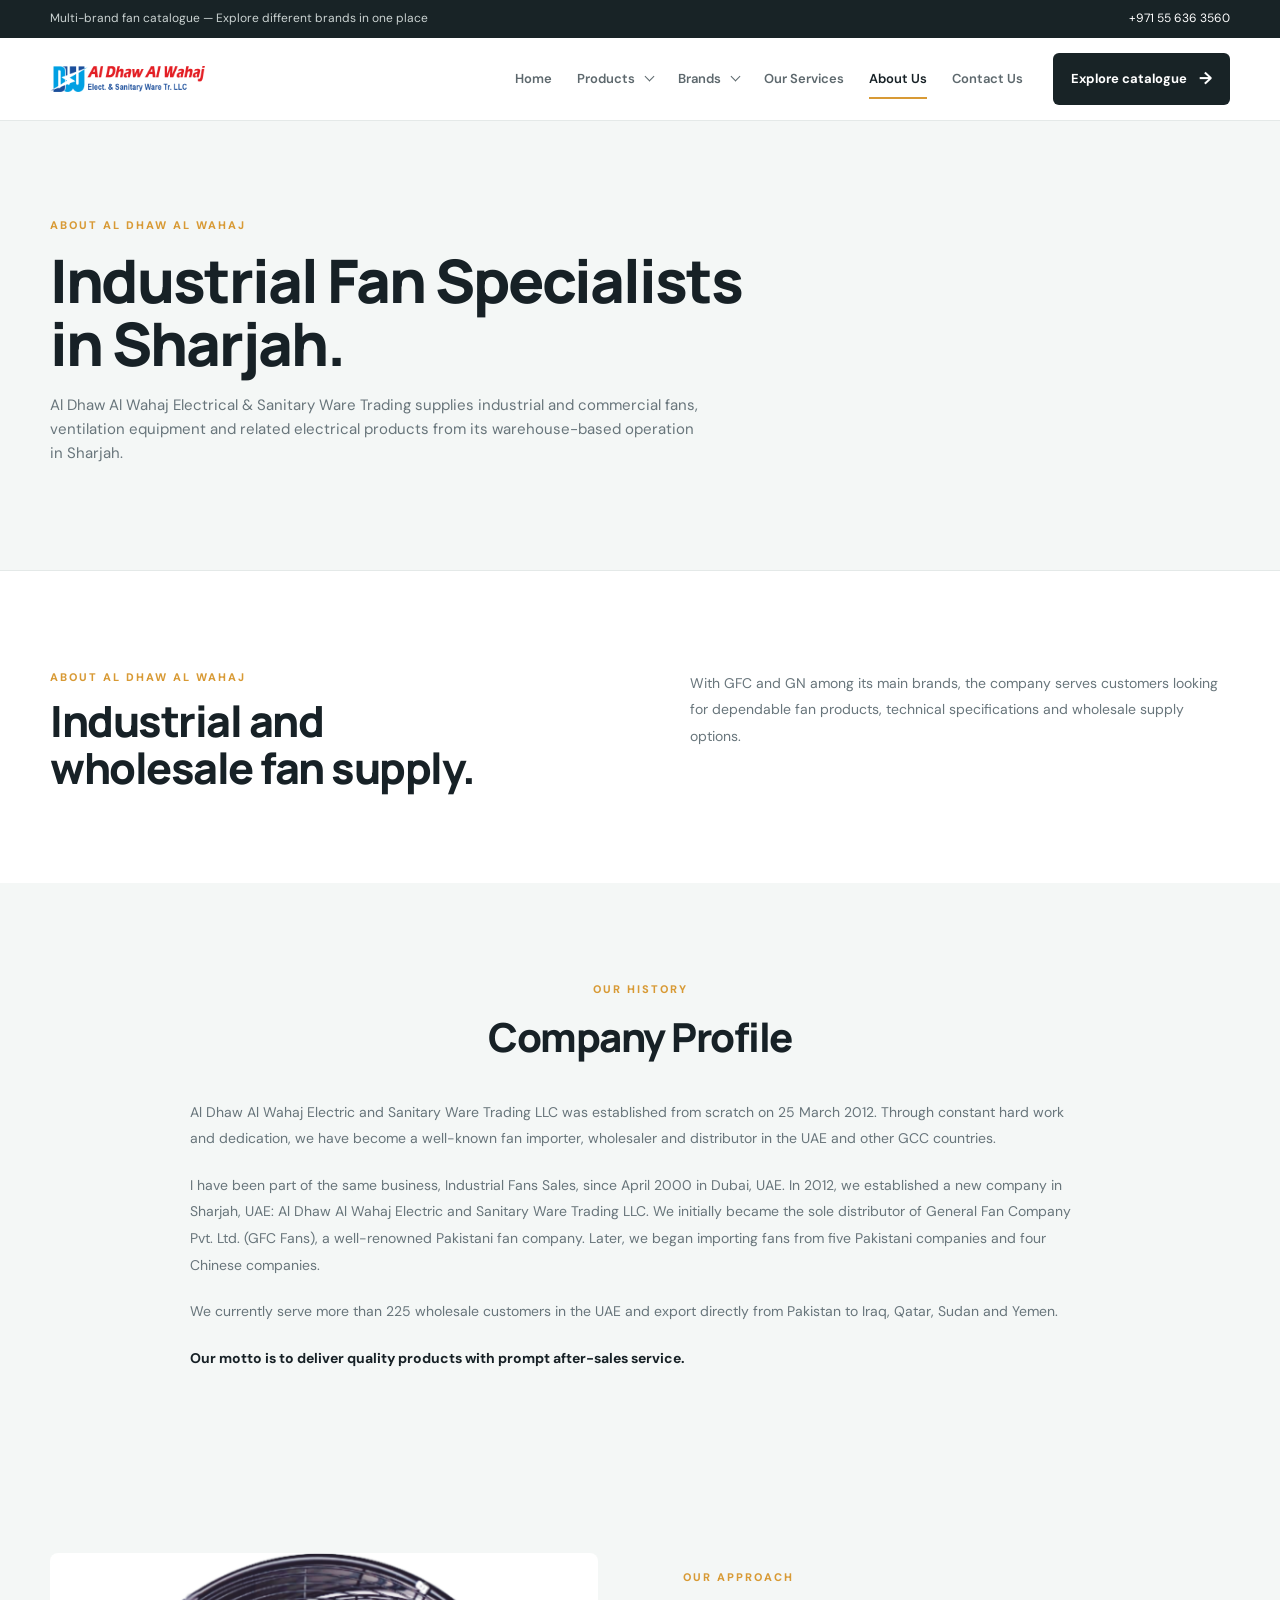
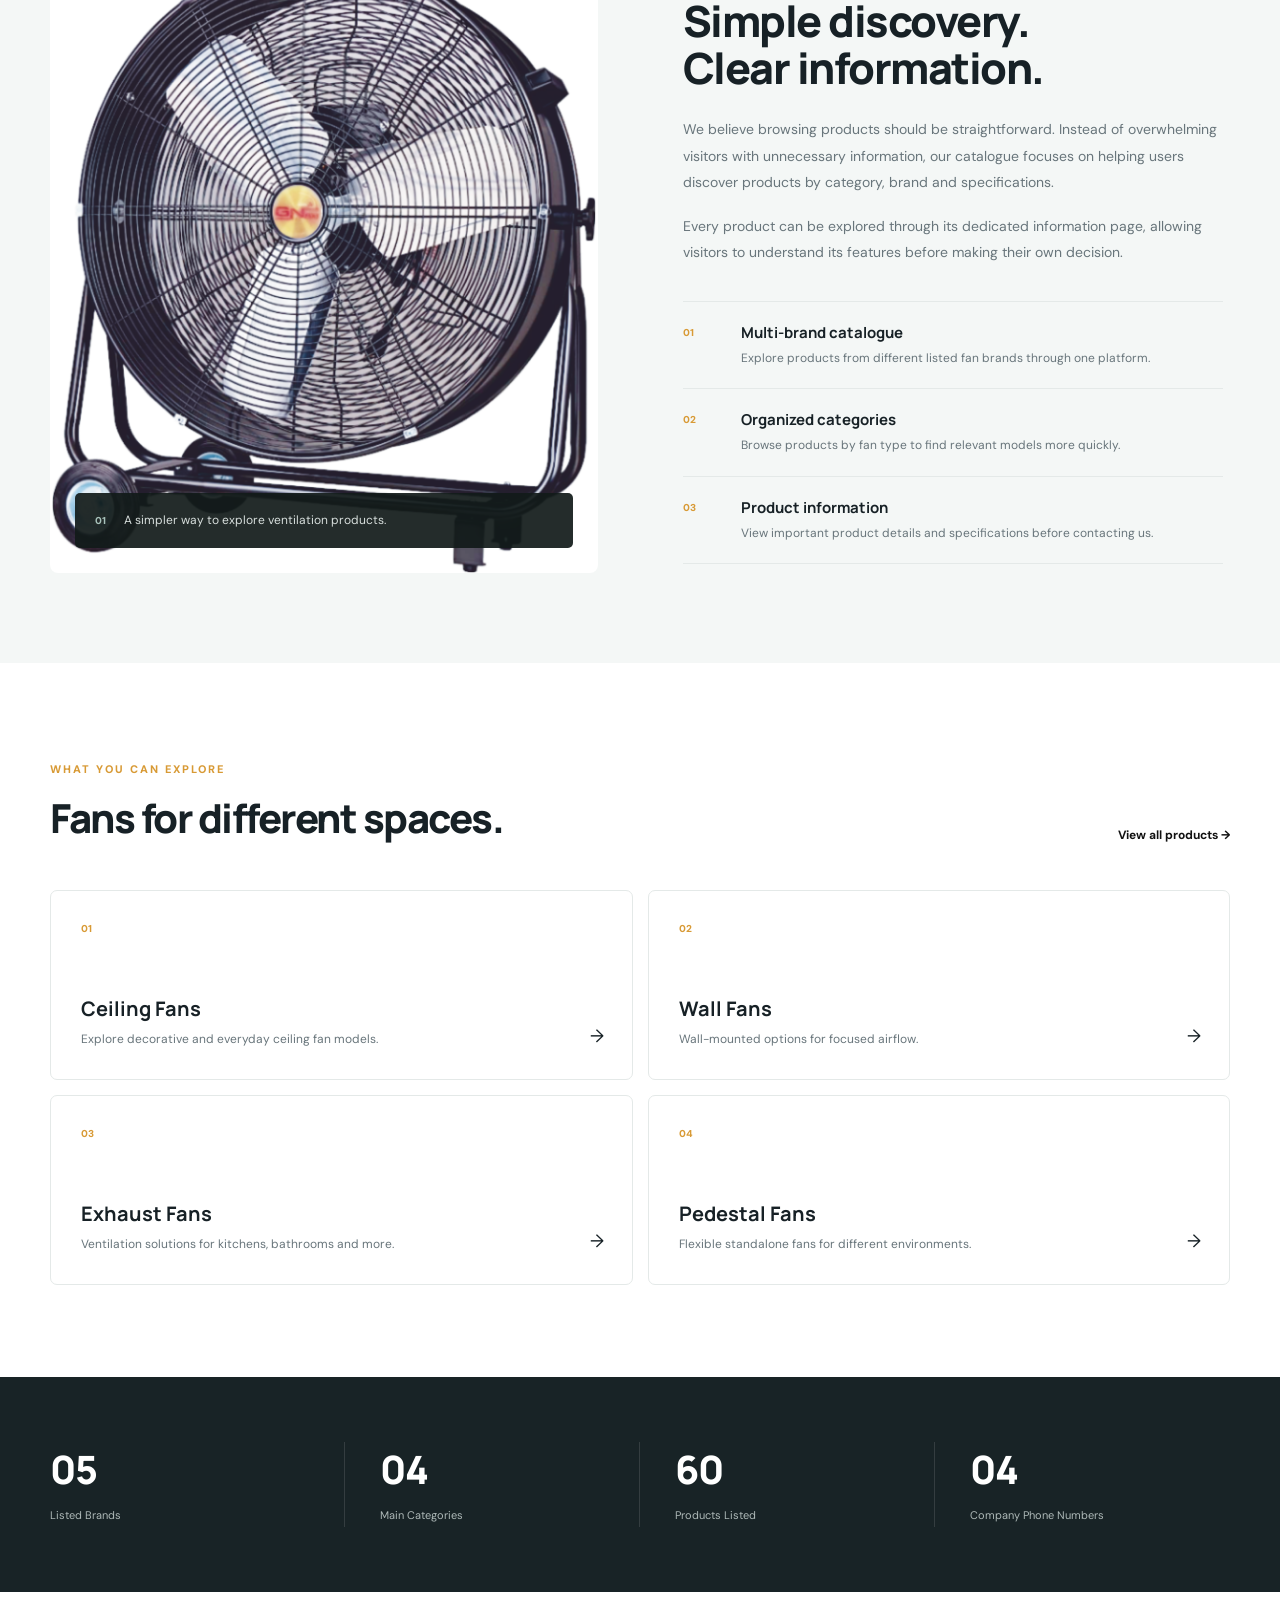
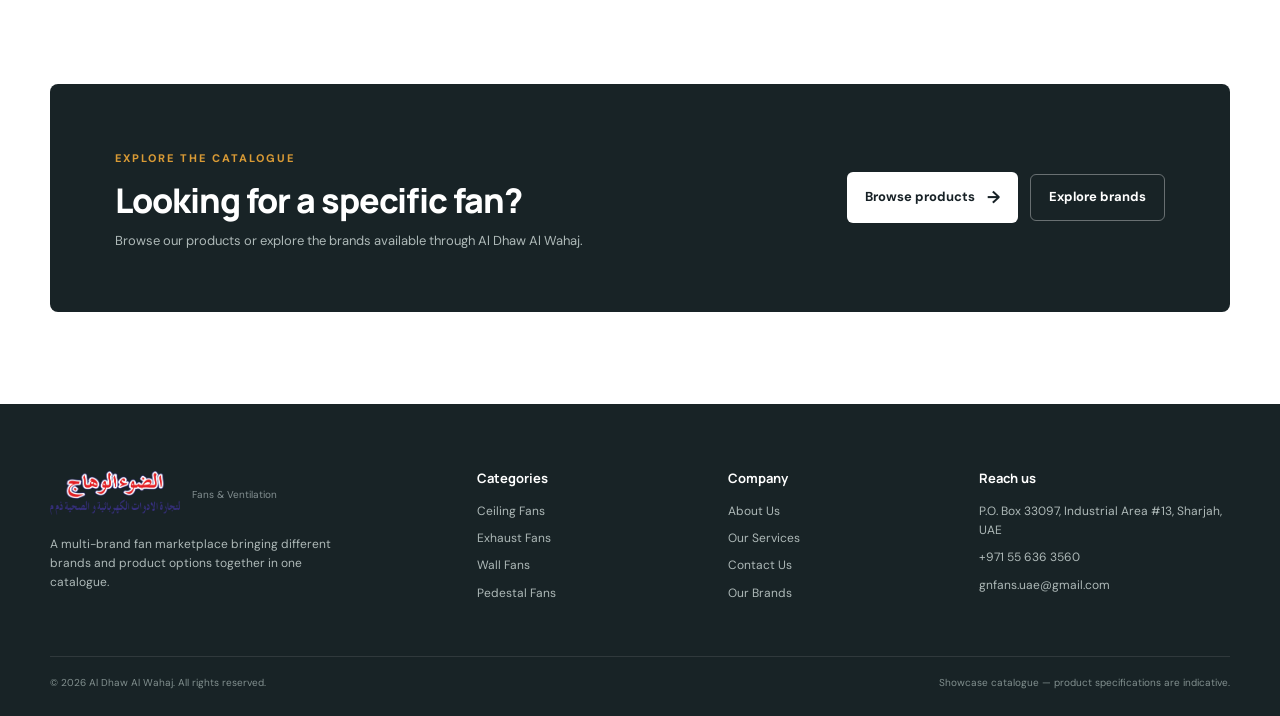
==== commit b033518d: "some other changes" ====
--- a/pages/about.html
+++ b/pages/about.html
@@ -153,6 +153,59 @@
             </p>
 
           </div>
+
+        </div>
+
+      </div>
+
+    </section>
+
+
+    <!-- Company Profile -->
+
+    <section class="section about-company-profile">
+
+      <div class="container">
+
+        <div class="company-profile-heading">
+          <span class="eyebrow">
+            OUR HISTORY
+          </span>
+
+          <h2>
+            Company Profile
+          </h2>
+        </div>
+
+        <div class="company-profile-copy">
+
+          <p>
+            Al Dhaw Al Wahaj Electric and Sanitary Ware Trading LLC was
+            established from scratch on 25 March 2012. Through constant
+            hard work and dedication, we have become a well-known fan
+            importer, wholesaler and distributor in the UAE and other GCC
+            countries.
+          </p>
+
+          <p>
+            I have been part of the same business, Industrial Fans Sales,
+            since April 2000 in Dubai, UAE. In 2012, we established a new
+            company in Sharjah, UAE: Al Dhaw Al Wahaj Electric and Sanitary
+            Ware Trading LLC. We initially became the sole distributor of
+            General Fan Company Pvt. Ltd. (GFC Fans), a well-renowned
+            Pakistani fan company. Later, we began importing fans from five
+            Pakistani companies and four Chinese companies.
+          </p>
+
+          <p>
+            We currently serve more than 225 wholesale customers in the UAE
+            and export directly from Pakistan to Iraq, Qatar, Sudan and Yemen.
+          </p>
+
+          <p class="company-profile-motto">
+            Our motto is to deliver quality products with prompt after-sales
+            service.
+          </p>
 
         </div>
 
@@ -449,7 +502,7 @@
           <div>
 
             <strong>
-              06
+              05
             </strong>
 
             <span>
--- a/css/style.css
+++ b/css/style.css
@@ -1,164 +1,600 @@
-*{box-sizing:border-box;margin:0;padding:0}
-:root{--ink:#172126;--muted:#68757b;--line:#e4e9e8;--soft:#f4f7f6;--accent:#d89a35;--dark:#182326;--white:#fff}
-html{scroll-behavior:smooth}
-body{font-family:'DM Sans',sans-serif;color:var(--ink);background:#fff;line-height:1.6}
-a{text-decoration:none;color:inherit}
-img{display:block;width:100%;object-fit:contain}
-img{max-width:100%;height:auto}
-button{font:inherit}
-.container{width:min(1180px,calc(100% - 48px));margin:auto}
-.topbar{background:var(--dark);color:#cbd3d2;font-size:12px}
-.topbar-inner{height:38px;display:flex;justify-content:space-between;align-items:center}
-.topbar a{color:#fff}
-.site-header,.header{background:#fff;border-bottom:1px solid var(--line);position:sticky;top:0;z-index:50}
-.nav-container,.nav-wrap{min-height:82px;display:flex;align-items:center;gap:30px}
-.brand-logo,.logo{display:flex;align-items:center;gap:12px;min-width:220px}
-.company-logo-image{flex:0 0 130px;width:130px;height:42px;object-fit:contain}
-.site-header .company-logo-image,.header .company-logo-image{flex-basis:155px;width:155px;height:52px}
-.company-logo-arabic{height:48px}
-.brand-mark,.logo-mark{width:42px;height:42px;border-radius:10px;background:var(--dark);color:#fff;display:grid;place-items:center;font-family:Manrope,sans-serif;font-weight:800;font-size:13px}
-.brand-logo-text,.logo > span:last-child{display:flex;flex-direction:column;line-height:1.15}
-.brand-logo-text strong,.logo strong{display:block;font-family:Manrope,sans-serif;font-size:15px;line-height:1.1}
-.brand-logo-text small,.logo small{display:block;color:#849092;font-size:10px;margin-top:3px}
-.main-nav,.nav{display:flex;align-items:center;gap:25px;margin-left:auto}
-.main-nav a,.nav a{font-size:13px;color:#5d686d;font-weight:600;position:relative;padding:29px 0}
-.main-nav a:hover,.main-nav a.active,.nav a:hover,.nav a.active{color:var(--ink)}
-.main-nav a.active::after,.nav a.active::after{content:"";position:absolute;bottom:19px;left:0;width:100%;height:2px;background:var(--accent)}
-.nav-cta,.btn{display:inline-flex;align-items:center;justify-content:center;gap:12px;font-size:13px;font-weight:700;padding:12px 18px;border-radius:6px}
-.nav-cta{background:var(--dark);color:#fff}
-.nav-cta span,.btn span{font-size:17px}
-.menu-toggle,.mobile-menu-button{display:none;border:0;background:none;cursor:pointer}
-.mobile-nav{display:none}
-.mobile-nav.show{display:flex;flex-direction:column}
-.nav.open{display:flex}
-.hero{height:650px;position:relative;background:#172326;color:#fff;overflow:hidden}
-.hero-slides,.hero-slide{position:absolute;inset:0}
-.hero-slide{opacity:0;background-position:center;background-size:cover;transition:opacity .7s ease}
-.hero-slide.active{opacity:1}
-.hero-overlay{position:absolute;inset:0;background:linear-gradient(90deg,rgba(9,19,22,.84),rgba(9,19,22,.32) 62%,rgba(9,19,22,.18))}
-.hero-content{position:relative;z-index:2;height:100%;display:flex;flex-direction:column;justify-content:center;max-width:1180px}
-.eyebrow{font-size:11px;font-weight:800;letter-spacing:2px;color:var(--accent);text-transform:uppercase}
-.light-eyebrow{color:#fff;opacity:.9}
-.hero h1{font-family:Manrope,sans-serif;font-size:clamp(40px,5.2vw,67px);line-height:1.04;max-width:760px;margin:18px 0 20px;letter-spacing:-2px}
-.hero p{max-width:610px;color:#d8dfde;font-size:16px}
-.hero-actions{display:flex;gap:12px;margin-top:32px}
-.btn-primary{background:var(--accent);color:#fff}
-.btn-light{background:#fff;color:var(--ink)}
-.hero-bottom{position:absolute;bottom:32px;left:0;right:0;display:flex;align-items:center;justify-content:space-between;z-index:4}
-.hero-dots{display:flex;gap:8px}
-.dot{width:30px;height:3px;background:rgba(255,255,255,.45);border:0;cursor:pointer}
-.dot.active{background:#fff}
-.hero-counter{font-size:12px;color:#c8d0cf}
-.hero-counter span{color:#fff;font-weight:700}
-.section{padding:92px 0}
-.section-padding{padding:92px 0}
-.stats{padding:28px 0;border-bottom:1px solid var(--line)}
-.stats-grid{display:grid;grid-template-columns:repeat(4,1fr)}
-.stats-grid div{padding:10px 30px;border-right:1px solid var(--line)}
-.stats-grid div:first-child{padding-left:0}
-.stats-grid div:last-child{border:0}
-.stats strong{display:block;font:800 30px Manrope,sans-serif}
-.stats span{color:var(--muted);font-size:12px}
-.section-heading{display:flex;justify-content:space-between;align-items:end;gap:40px;margin-bottom:42px}
-.section-heading h2{font:800 clamp(30px,4vw,45px) Manrope,sans-serif;letter-spacing:-1.5px;line-height:1.1;margin-top:9px}
-.section-heading p{max-width:440px;color:var(--muted);font-size:14px}
-.category-grid{display:grid;grid-template-columns:repeat(4,1fr);gap:18px}
-.category-card{min-height:310px;position:relative;border-radius:8px;overflow:hidden;background:#222}
-.category-card img{height:100%;position:absolute;inset:0;transition:transform .5s}
-.category-card:hover img{transform:scale(1.05)}
-.category-card:after{content:"";position:absolute;inset:0;background:linear-gradient(transparent 30%,rgba(10,18,20,.82))}
-.category-content{position:absolute;bottom:0;left:0;right:0;padding:24px;z-index:2;color:#fff}
-.category-content span{font-size:11px;color:#d4dbd9}
-.category-content h3{font:700 22px Manrope,sans-serif;margin:4px 0 13px}
-.category-content b{font-size:11px;color:#fff}
-.category-wide{grid-column:span 2}
-.help-banner{margin-top:18px;background:var(--soft);padding:30px 34px;display:flex;align-items:center;justify-content:space-between;gap:30px;border-radius:8px}
-.help-banner h3{font:700 22px Manrope,sans-serif;margin:6px 0}
-.help-banner p{color:var(--muted);font-size:13px}
-.btn-dark{background:var(--dark);color:#fff;white-space:nowrap}
-.featured{background:var(--soft)}
-.text-link{font-size:12px;font-weight:700}
-.product-grid{display:grid;grid-template-columns:repeat(3,1fr);gap:20px}
-.product-card{background:#fff;border:1px solid var(--line);border-radius:8px;overflow:hidden}
-.product-image{height:260px;background:#edf1f0;position:relative}
-.product-image img{height:100%;object-fit:contain}
-.product-body{padding:20px}
-.product-brand{font-size:10px;color:var(--accent);font-weight:800;letter-spacing:1.3px;text-transform:uppercase}
-.product-body h3{font:700 19px Manrope,sans-serif;margin:7px 0}
-.product-body p{color:var(--muted);font-size:12px;min-height:38px}
-.specs{display:flex;gap:15px;border-top:1px solid var(--line);margin-top:17px;padding-top:14px;color:#68757b;font-size:11px}
-.product-link{display:block;margin-top:17px;font-size:12px;font-weight:800}
-.trust{background:#fff}
-.trust-grid{display:grid;grid-template-columns:.85fr 1.15fr;gap:90px}
-.trust-intro h2{font:800 43px Manrope,sans-serif;line-height:1.08;margin:10px 0 20px}
-.trust-intro p{color:var(--muted);font-size:14px;max-width:420px}
-.trust-items{display:grid;grid-template-columns:1fr 1fr;gap:0}
-.trust-items div{padding:25px;border-top:1px solid var(--line)}
-.trust-items div:nth-child(odd){border-right:1px solid var(--line)}
-.trust-items span{font-size:10px;color:var(--accent);font-weight:800}
-.trust-items h3{font:700 17px Manrope,sans-serif;margin:7px 0}
-.trust-items p{font-size:12px;color:var(--muted)}
-.brands-strip{background:var(--soft)}
-.center{display:block;text-align:center}
-.center h2{margin-top:9px}
-.brand-grid{display:grid;grid-template-columns:repeat(5,1fr);gap:14px}
-.brand{height:105px;background:#fff;border:1px solid var(--line);display:grid;place-content:center;text-align:center;font:800 21px Manrope,sans-serif;letter-spacing:-.5px}
-.brand span{display:block;font-size:8px;letter-spacing:2px;color:#9aa4a5;margin-top:-3px}
-.site-footer,.footer{background:var(--dark);color:#cbd3d2;padding:65px 0 25px}
-.site-footer .footer-grid,.footer-grid{display:grid;grid-template-columns:1.5fr .8fr .8fr 1fr;gap:50px}
-.site-footer .footer-brand,.footer-brand{color:#fff}
-.site-footer .footer-column,.footer-column{display:flex;flex-direction:column;gap:8px}
-.footer-logo{color:#fff;margin-bottom:18px}
-.site-footer p,.site-footer a,.footer p,.footer a{font-size:12px;color:#aeb9b8}
-.site-footer .footer-grid>div>p,.footer-grid>div>p{max-width:290px}
-.site-footer h4,.footer h4{font:700 13px Manrope,sans-serif;color:#fff;margin-bottom:15px}
-.site-footer .footer-grid a:not(.footer-logo),.footer-grid a:not(.footer-logo){display:block;margin:8px 0}
-.footer-bottom{border-top:1px solid rgba(255,255,255,.1);margin-top:45px;padding-top:18px;display:flex;justify-content:space-between;font-size:10px;color:#82908f}
-
-
-/* Products Page */
-
+/* =================================================================
+   RESET
+   ================================================================= */
+* { box-sizing: border-box; margin: 0; padding: 0; }
+
+:root {
+  --ink: #172126;
+  --muted: #68757b;
+  --line: #e4e9e8;
+  --soft: #f4f7f6;
+  --accent: #d89a35;
+  --dark: #182326;
+  --white: #fff;
+}
+
+html { scroll-behavior: smooth; }
+
+body {
+  font-family: 'DM Sans', sans-serif;
+  color: var(--ink);
+  background: #fff;
+  line-height: 1.6;
+}
+
+a { text-decoration: none; color: inherit; }
+img { display: block; width: 100%; object-fit: contain; max-width: 100%; height: auto; }
+button { font: inherit; }
+
+.container {
+  width: min(1180px, calc(100% - 48px));
+  margin: auto;
+}
+
+/* =================================================================
+   TOP BAR
+   ================================================================= */
+.topbar { background: var(--dark); color: #cbd3d2; font-size: 12px; }
+.topbar-inner { height: 38px; display: flex; justify-content: space-between; align-items: center; }
+.topbar a { color: #fff; }
+
+/* =================================================================
+   HEADER / NAV
+   ================================================================= */
+.site-header,
+.header {
+  background: #fff;
+  border-bottom: 1px solid var(--line);
+  position: sticky;
+  top: 0;
+  z-index: 50;
+}
+
+.nav-container,
+.nav-wrap {
+  min-height: 82px;
+  display: flex;
+  align-items: center;
+  gap: 30px;
+}
+
+.brand-logo,
+.logo {
+  display: flex;
+  align-items: center;
+  gap: 12px;
+  min-width: 220px;
+}
+
+.company-logo-image {
+  flex: 0 0 130px;
+  width: 130px;
+  height: 42px;
+  object-fit: contain;
+}
+
+.site-header .company-logo-image,
+.header .company-logo-image {
+  flex-basis: 155px;
+  width: 155px;
+  height: 52px;
+}
+
+.company-logo-arabic { height: 48px; }
+
+.brand-mark,
+.logo-mark {
+  width: 42px;
+  height: 42px;
+  border-radius: 10px;
+  background: var(--dark);
+  color: #fff;
+  display: grid;
+  place-items: center;
+  font-family: Manrope, sans-serif;
+  font-weight: 800;
+  font-size: 13px;
+}
+
+.brand-logo-text,
+.logo > span:last-child {
+  display: flex;
+  flex-direction: column;
+  line-height: 1.15;
+}
+
+.brand-logo-text strong,
+.logo strong {
+  display: block;
+  font-family: Manrope, sans-serif;
+  font-size: 15px;
+  line-height: 1.1;
+}
+
+.brand-logo-text small,
+.logo small {
+  display: block;
+  color: #849092;
+  font-size: 10px;
+  margin-top: 3px;
+}
+
+.main-nav,
+.nav {
+  display: flex;
+  align-items: center;
+  gap: 25px;
+  margin-left: auto;
+}
+
+.main-nav a,
+.nav a {
+  font-size: 13px;
+  color: #5d686d;
+  font-weight: 600;
+  position: relative;
+  padding: 29px 0;
+}
+
+.main-nav a:hover,
+.main-nav a.active,
+.nav a:hover,
+.nav a.active { color: var(--ink); }
+
+.main-nav a.active::after,
+.nav a.active::after {
+  content: "";
+  position: absolute;
+  bottom: 19px;
+  left: 0;
+  width: 100%;
+  height: 2px;
+  background: var(--accent);
+}
+
+.nav-cta,
+.btn {
+  display: inline-flex;
+  align-items: center;
+  justify-content: center;
+  gap: 12px;
+  font-size: 13px;
+  font-weight: 700;
+  padding: 12px 18px;
+  border-radius: 6px;
+}
+
+.nav-cta { background: var(--dark); color: #fff; }
+.nav-cta span,
+.btn span { font-size: 17px; }
+
+.menu-toggle,
+.mobile-menu-button {
+  display: none;
+  border: 0;
+  background: none;
+  cursor: pointer;
+}
+
+.mobile-nav { display: none; }
+.mobile-nav.show { display: flex; flex-direction: column; }
+.nav.open { display: flex; }
+
+.main-nav a.mega-menu-link::after,
+.nav a.mega-menu-link::after {
+  content: "";
+  position: static;
+  display: inline-block;
+  width: 6px;
+  height: 6px;
+  margin: 0 0 3px 8px;
+  border: 0;
+  border-right: 1.5px solid currentColor;
+  border-bottom: 1.5px solid currentColor;
+  background: transparent;
+  transform: rotate(45deg);
+  transition: transform .2s ease;
+}
+
+.main-nav a.mega-menu-link[aria-expanded="true"]::after,
+.nav a.mega-menu-link[aria-expanded="true"]::after {
+  transform: rotate(225deg);
+  margin-bottom: -1px;
+}
+
+.mega-menu-panel {
+  position: absolute;
+  top: 100%;
+  left: 0;
+  z-index: 60;
+  display: none;
+  width: 100%;
+  background: #fff;
+  border-top: 1px solid var(--line);
+  border-bottom: 1px solid var(--line);
+  box-shadow: 0 16px 28px rgba(15, 28, 31, .12);
+}
+
+.mega-menu-panel.is-open { display: block; }
+.mega-menu-content { padding: 32px 0 36px; }
+
+.mega-menu-intro {
+  padding-right: 35px;
+  border-right: 1px solid var(--line);
+}
+
+.mega-menu-intro span {
+  display: block;
+  color: var(--accent);
+  font-size: 10px;
+  font-weight: 800;
+  letter-spacing: 1.5px;
+}
+
+.mega-menu-intro p {
+  margin: 9px 0 16px;
+  color: var(--muted);
+  font-size: 13px;
+  line-height: 1.6;
+}
+
+.mega-menu-intro a {
+  display: inline-flex;
+  align-items: center;
+  gap: 8px;
+  color: var(--ink);
+  font-size: 12px;
+  font-weight: 800;
+}
+
+.mega-menu-intro a:hover { color: var(--accent); }
+.mega-menu-intro b { font-size: 17px; font-weight: 500; }
+
+.mega-menu-groups {
+  display: grid;
+  grid-template-columns: repeat(auto-fit, minmax(160px, 1fr));
+  gap: 26px;
+}
+
+.mega-menu-group h2 {
+  margin-bottom: 10px;
+  color: var(--ink);
+  font: 700 15px Manrope, sans-serif;
+}
+
+.mega-menu-group a {
+  display: block;
+  padding: 4px 0;
+  color: var(--muted);
+  font-size: 13px;
+  line-height: 1.45;
+}
+
+.mega-menu-group a:hover { color: var(--accent); }
+
+.mega-menu-panel--brands {
+  left: 50%;
+  width: min(620px, calc(100% - 48px));
+  transform: translateX(-50%);
+  border: 1px solid var(--line);
+  border-radius: 0 0 10px 10px;
+}
+
+.mega-menu-panel--brands .mega-menu-content { padding: 24px 30px; }
+.mega-menu-panel--brands .mega-menu-groups { display: block; }
+
+.mega-menu-panel--brands .mega-menu-group {
+  display: grid;
+  grid-template-columns: repeat(3, minmax(140px, max-content));
+  column-gap: 40px;
+  row-gap: 5px;
+}
+
+.mega-menu-panel--brands .mega-menu-group h2 {
+  grid-column: 1 / -1;
+  margin-bottom: 5px;
+}
+
+.mega-menu-panel--brands .mega-menu-group a { padding: 3px 0; }
+
+/* =================================================================
+   LEGACY HERO (kept for other pages)
+   ================================================================= */
+.hero {
+  height: 650px;
+  position: relative;
+  background: #172326;
+  color: #fff;
+  overflow: hidden;
+}
+
+.hero-slides,
+.hero-slide { position: absolute; inset: 0; }
+
+.hero-slide {
+  opacity: 0;
+  background-position: center;
+  background-size: cover;
+  transition: opacity .7s ease;
+}
+
+.hero-slide.active { opacity: 1; }
+
+.hero-overlay {
+  position: absolute;
+  inset: 0;
+  background: linear-gradient(90deg, rgba(9, 19, 22, .84), rgba(9, 19, 22, .32) 62%, rgba(9, 19, 22, .18));
+}
+
+.hero-content {
+  position: relative;
+  z-index: 2;
+  height: 100%;
+  display: flex;
+  flex-direction: column;
+  justify-content: center;
+  max-width: 1180px;
+}
+
+.eyebrow {
+  font-size: 11px;
+  font-weight: 800;
+  letter-spacing: 2px;
+  color: var(--accent);
+  text-transform: uppercase;
+}
+
+.light-eyebrow { color: #fff; opacity: .9; }
+
+.hero h1 {
+  font-family: Manrope, sans-serif;
+  font-size: clamp(40px, 5.2vw, 67px);
+  line-height: 1.04;
+  max-width: 760px;
+  margin: 18px 0 20px;
+  letter-spacing: -2px;
+}
+
+.hero p { max-width: 610px; color: #d8dfde; font-size: 16px; }
+.hero-actions { display: flex; gap: 12px; margin-top: 32px; }
+.btn-primary { background: var(--accent); color: #fff; }
+.btn-light { background: #fff; color: var(--ink); }
+
+.hero-bottom {
+  position: absolute;
+  bottom: 32px;
+  left: 0;
+  right: 0;
+  display: flex;
+  align-items: center;
+  justify-content: space-between;
+  z-index: 4;
+}
+
+.hero-dots { display: flex; gap: 8px; }
+
+.dot {
+  width: 30px;
+  height: 3px;
+  background: rgba(255, 255, 255, .45);
+  border: 0;
+  cursor: pointer;
+}
+
+.dot.active { background: #fff; }
+.hero-counter { font-size: 12px; color: #c8d0cf; }
+.hero-counter span { color: #fff; font-weight: 700; }
+
+/* =================================================================
+   GENERIC SECTIONS
+   ================================================================= */
+.section,
+.section-padding { padding: 92px 0; }
+
+.stats { padding: 28px 0; border-bottom: 1px solid var(--line); }
+.stats-grid { display: grid; grid-template-columns: repeat(4, 1fr); }
+.stats-grid div { padding: 10px 30px; border-right: 1px solid var(--line); }
+.stats-grid div:first-child { padding-left: 0; }
+.stats-grid div:last-child { border: 0; }
+.stats strong { display: block; font: 800 30px Manrope, sans-serif; }
+.stats span { color: var(--muted); font-size: 12px; }
+
+.section-heading {
+  display: flex;
+  justify-content: space-between;
+  align-items: end;
+  gap: 40px;
+  margin-bottom: 42px;
+}
+
+.section-heading h2 {
+  font: 800 clamp(30px, 4vw, 45px) Manrope, sans-serif;
+  letter-spacing: -1.5px;
+  line-height: 1.1;
+  margin-top: 9px;
+}
+
+.section-heading p { max-width: 440px; color: var(--muted); font-size: 14px; }
+
+/* =================================================================
+   CATEGORY / PRODUCT / BRAND GENERIC CARDS
+   ================================================================= */
+.category-grid { display: grid; grid-template-columns: repeat(4, 1fr); gap: 18px; }
+.category-card {
+  min-height: 310px;
+  position: relative;
+  border-radius: 8px;
+  overflow: hidden;
+  background: #222;
+}
+.category-card img { height: 100%; position: absolute; inset: 0; transition: transform .5s; }
+.category-card:hover img { transform: scale(1.05); }
+.category-card:after {
+  content: "";
+  position: absolute;
+  inset: 0;
+  background: linear-gradient(transparent 30%, rgba(10, 18, 20, .82));
+}
+.category-content {
+  position: absolute;
+  bottom: 0;
+  left: 0;
+  right: 0;
+  padding: 24px;
+  z-index: 2;
+  color: #fff;
+}
+.category-content span { font-size: 11px; color: #d4dbd9; }
+.category-content h3 { font: 700 22px Manrope, sans-serif; margin: 4px 0 13px; }
+.category-content b { font-size: 11px; color: #fff; }
+.category-wide { grid-column: span 2; }
+
+.help-banner {
+  margin-top: 18px;
+  background: var(--soft);
+  padding: 30px 34px;
+  display: flex;
+  align-items: center;
+  justify-content: space-between;
+  gap: 30px;
+  border-radius: 8px;
+}
+.help-banner h3 { font: 700 22px Manrope, sans-serif; margin: 6px 0; }
+.help-banner p { color: var(--muted); font-size: 13px; }
+.btn-dark { background: var(--dark); color: #fff; white-space: nowrap; }
+
+.featured { background: var(--soft); }
+.text-link { font-size: 12px; font-weight: 700; }
+.product-grid { display: grid; grid-template-columns: repeat(3, 1fr); gap: 20px; }
+.product-card {
+  background: #fff;
+  border: 1px solid var(--line);
+  border-radius: 8px;
+  overflow: hidden;
+}
+.product-image { height: 260px; background: #edf1f0; position: relative; display: block; }
+.product-image img { height: 100%; object-fit: contain; }
+.product-body { padding: 20px; }
+.product-brand {
+  font-size: 10px;
+  color: var(--accent);
+  font-weight: 800;
+  letter-spacing: 1.3px;
+  text-transform: uppercase;
+}
+.product-body h3 { font: 700 19px Manrope, sans-serif; margin: 7px 0; }
+.product-body p { color: var(--muted); font-size: 12px; min-height: 38px; }
+.specs {
+  display: flex;
+  gap: 15px;
+  border-top: 1px solid var(--line);
+  margin-top: 17px;
+  padding-top: 14px;
+  color: #68757b;
+  font-size: 11px;
+}
+.product-link { display: block; margin-top: 17px; font-size: 12px; font-weight: 800; }
+
+.trust { background: #fff; }
+.trust-grid { display: grid; grid-template-columns: .85fr 1.15fr; gap: 90px; }
+.trust-intro h2 { font: 800 43px Manrope, sans-serif; line-height: 1.08; margin: 10px 0 20px; }
+.trust-intro p { color: var(--muted); font-size: 14px; max-width: 420px; }
+.trust-items { display: grid; grid-template-columns: 1fr 1fr; gap: 0; }
+.trust-items div { padding: 25px; border-top: 1px solid var(--line); }
+.trust-items div:nth-child(odd) { border-right: 1px solid var(--line); }
+.trust-items span { font-size: 10px; color: var(--accent); font-weight: 800; }
+.trust-items h3 { font: 700 17px Manrope, sans-serif; margin: 7px 0; }
+.trust-items p { font-size: 12px; color: var(--muted); }
+
+.brands-strip { background: var(--soft); }
+.center { display: block; text-align: center; }
+.center h2 { margin-top: 9px; }
+.brand-grid { display: grid; grid-template-columns: repeat(5, 1fr); gap: 14px; }
+.brand {
+  height: 105px;
+  background: #fff;
+  border: 1px solid var(--line);
+  display: grid;
+  place-content: center;
+  text-align: center;
+  font: 800 21px Manrope, sans-serif;
+  letter-spacing: -.5px;
+}
+.brand span { display: block; font-size: 8px; letter-spacing: 2px; color: #9aa4a5; margin-top: -3px; }
+
+/* =================================================================
+   FOOTER
+   ================================================================= */
+.site-footer,
+.footer {
+  background: var(--dark);
+  color: #cbd3d2;
+  padding: 65px 0 25px;
+}
+
+.site-footer .footer-grid,
+.footer-grid {
+  display: grid;
+  grid-template-columns: 1.5fr .8fr .8fr 1fr;
+  gap: 50px;
+}
+
+.site-footer .footer-brand,
+.footer-brand { color: #fff; }
+
+.site-footer .footer-column,
+.footer-column { display: flex; flex-direction: column; gap: 8px; }
+
+.footer-logo { color: #fff; margin-bottom: 18px; }
+
+.site-footer p,
+.site-footer a,
+.footer p,
+.footer a { font-size: 12px; color: #aeb9b8; }
+
+.site-footer .footer-grid > div > p,
+.footer-grid > div > p { max-width: 290px; }
+
+.site-footer h4,
+.footer h4 { font: 700 13px Manrope, sans-serif; color: #fff; margin-bottom: 15px; }
+
+.site-footer .footer-grid a:not(.footer-logo),
+.footer-grid a:not(.footer-logo) { display: block; margin: 8px 0; }
+
+.footer-bottom {
+  border-top: 1px solid rgba(255, 255, 255, .1);
+  margin-top: 45px;
+  padding-top: 18px;
+  display: flex;
+  justify-content: space-between;
+  font-size: 10px;
+  color: #82908f;
+}
+
+/* =================================================================
+   PRODUCTS PAGE
+   ================================================================= */
 .page-hero {
   background: var(--soft);
   padding: 90px 0;
   border-bottom: 1px solid var(--line);
 }
-
 .page-hero h1 {
   font: 800 clamp(40px, 5vw, 60px) Manrope, sans-serif;
   letter-spacing: -2px;
   line-height: 1.05;
   margin: 12px 0 18px;
 }
-
-.page-hero p {
-  color: var(--muted);
-  max-width: 650px;
-  font-size: 15px;
-}
-
-.products-section {
-  padding: 75px 0 100px;
-}
-
-.catalogue-layout {
-  display: grid;
-  grid-template-columns: 220px 1fr;
-  gap: 55px;
-}
-
-.filters {
-  border-right: 1px solid var(--line);
-  padding-right: 28px;
-}
-
+.page-hero p { color: var(--muted); max-width: 650px; font-size: 15px; }
+.products-section { padding: 75px 0 100px; }
+.catalogue-layout { display: grid; grid-template-columns: 220px 1fr; gap: 55px; }
+.filters { border-right: 1px solid var(--line); padding-right: 28px; }
 .filter-header {
   display: flex;
   justify-content: space-between;
   align-items: center;
   margin-bottom: 30px;
 }
-
 .filter-header button {
   border: 0;
   background: none;
@@ -167,17 +603,8 @@
   cursor: pointer;
   text-decoration: underline;
 }
-
-.filter-group {
-  border-top: 1px solid var(--line);
-  padding: 24px 0;
-}
-
-.filter-group h3 {
-  font: 700 13px Manrope, sans-serif;
-  margin-bottom: 17px;
-}
-
+.filter-group { border-top: 1px solid var(--line); padding: 24px 0; }
+.filter-group h3 { font: 700 13px Manrope, sans-serif; margin-bottom: 17px; }
 .filter-option {
   display: flex;
   align-items: center;
@@ -187,13 +614,7 @@
   font-size: 12px;
   cursor: pointer;
 }
-
-.filter-option input {
-  accent-color: var(--dark);
-  width: 14px;
-  height: 14px;
-}
-
+.filter-option input { accent-color: var(--dark); width: 14px; height: 14px; }
 .catalogue-toolbar {
   display: flex;
   justify-content: space-between;
@@ -203,22 +624,13 @@
   padding-bottom: 20px;
   border-bottom: 1px solid var(--line);
 }
-
-.catalogue-toolbar strong {
-  font: 700 14px Manrope, sans-serif;
-}
-
+.catalogue-toolbar strong { font: 700 14px Manrope, sans-serif; }
 .catalogue-toolbar > div:first-child span {
   color: var(--muted);
   font-size: 12px;
   margin-left: 5px;
 }
-
-.catalogue-search {
-  width: 250px;
-  position: relative;
-}
-
+.catalogue-search { width: 250px; position: relative; }
 .catalogue-search input {
   width: 100%;
   height: 43px;
@@ -229,11 +641,7 @@
   font: 12px "DM Sans", sans-serif;
   color: var(--ink);
 }
-
-.catalogue-search input:focus {
-  border-color: #9aa5a3;
-}
-
+.catalogue-search input:focus { border-color: #9aa5a3; }
 .catalogue-search span {
   position: absolute;
   right: 14px;
@@ -241,27 +649,13 @@
   color: var(--muted);
   font-size: 20px;
 }
-
-.catalogue-grid {
-  display: grid;
-  grid-template-columns: repeat(2, 1fr);
-  gap: 20px;
-}
-
-.catalogue-grid .product-card {
-  height: 100%;
-}
-
-.product-image {
-  display: block;
-  position: relative;
-}
-
+.catalogue-grid { display: grid; grid-template-columns: repeat(2, 1fr); gap: 20px; }
+.catalogue-grid .product-card { height: 100%; }
 .product-category {
   position: absolute;
   top: 15px;
   left: 15px;
-  background: rgba(255,255,255,.94);
+  background: rgba(255, 255, 255, .94);
   color: var(--ink);
   padding: 6px 9px;
   border-radius: 3px;
@@ -270,39 +664,20 @@
   text-transform: uppercase;
   letter-spacing: .7px;
 }
-
-.product-body h3 a:hover {
-  color: #9b681d;
-}
-
+.product-body h3 a:hover { color: #9b681d; }
 .empty-products {
   display: none;
   padding: 80px 20px;
   text-align: center;
 }
-
-.empty-products.show {
-  display: block;
-}
-
-.empty-products h3 {
-  font: 700 23px Manrope, sans-serif;
-}
-
-.empty-products p {
-  color: var(--muted);
-  font-size: 13px;
-  margin: 7px 0 20px;
-}
-
-
-/* Product Details */
-
-.product-breadcrumb {
-  border-bottom: 1px solid var(--line);
-  padding: 18px 0;
-}
-
+.empty-products.show { display: block; }
+.empty-products h3 { font: 700 23px Manrope, sans-serif; }
+.empty-products p { color: var(--muted); font-size: 13px; margin: 7px 0 20px; }
+
+/* =================================================================
+   PRODUCT DETAILS
+   ================================================================= */
+.product-breadcrumb { border-bottom: 1px solid var(--line); padding: 18px 0; background: #fff; }
 .product-breadcrumb .container {
   display: flex;
   align-items: center;
@@ -310,49 +685,25 @@
   font-size: 11px;
   color: var(--muted);
 }
-
-.product-breadcrumb a:hover {
-  color: var(--ink);
-}
-
-.product-breadcrumb strong {
-  color: var(--ink);
-  font-weight: 600;
-}
-
-.product-detail-section {
-  padding: 70px 0 95px;
-}
-
+.product-breadcrumb a:hover { color: var(--ink); }
+.product-breadcrumb strong { color: var(--ink); font-weight: 600; }
+
+.product-detail-section { padding: 70px 0 95px; background: #fff; }
 .product-detail-grid {
   display: grid;
   grid-template-columns: 1fr .9fr;
   gap: 80px;
   align-items: start;
 }
-
-.product-gallery {
-  min-width: 0;
-}
-
+.product-gallery { min-width: 0; }
 .main-product-image {
   height: 550px;
   background: var(--soft);
   border-radius: 8px;
   overflow: hidden;
 }
-
-.main-product-image img {
-  height: 100%;
-  object-fit: contain;
-}
-
-.product-thumbnails {
-  display: flex;
-  gap: 12px;
-  margin-top: 14px;
-}
-
+.main-product-image img { height: 100%; object-fit: contain; }
+.product-thumbnails { display: flex; gap: 12px; margin-top: 14px; }
 .product-thumbnail {
   width: 90px;
   height: 75px;
@@ -363,42 +714,18 @@
   overflow: hidden;
   cursor: pointer;
 }
-
-.product-thumbnail.active {
-  border: 2px solid var(--dark);
-}
-
-.product-thumbnail img {
-  width: 100%;
-  height: 100%;
-  object-fit: contain;
-}
-
-.product-information {
-  padding-top: 10px;
-}
-
-.detail-category {
-  display: inline-block;
-  color: var(--muted);
-  font-size: 11px;
-  margin: 9px 0;
-}
-
+.product-thumbnail.active { border: 2px solid var(--dark); }
+.product-thumbnail img { width: 100%; height: 100%; object-fit: contain; }
+
+.product-information { padding-top: 10px; }
+.detail-category { display: inline-block; color: var(--muted); font-size: 11px; margin: 9px 0; }
 .product-information h1 {
   font: 800 clamp(36px, 4vw, 53px) Manrope, sans-serif;
   letter-spacing: -1.8px;
   line-height: 1.06;
   margin-bottom: 20px;
 }
-
-.detail-description {
-  color: var(--muted);
-  font-size: 14px;
-  max-width: 550px;
-  line-height: 1.8;
-}
-
+.detail-description { color: var(--muted); font-size: 14px; max-width: 550px; line-height: 1.8; }
 .detail-highlight {
   display: grid;
   grid-template-columns: repeat(3, 1fr);
@@ -406,16 +733,8 @@
   border-bottom: 1px solid var(--line);
   margin: 30px 0;
 }
-
-.detail-highlight div {
-  padding: 18px 12px;
-  border-right: 1px solid var(--line);
-}
-
-.detail-highlight div:last-child {
-  border-right: 0;
-}
-
+.detail-highlight div { padding: 18px 12px; border-right: 1px solid var(--line); }
+.detail-highlight div:last-child { border-right: 0; }
 .detail-highlight span {
   display: block;
   font-size: 9px;
@@ -423,67 +742,33 @@
   letter-spacing: 1px;
   margin-bottom: 4px;
 }
-
-.detail-highlight strong {
-  font: 700 14px Manrope, sans-serif;
-}
-
-.detail-actions {
-  display: flex;
-  align-items: center;
-  gap: 20px;
-}
-
-.detail-back {
-  color: var(--muted);
-  font-size: 12px;
-  font-weight: 600;
-}
-
-.detail-back:hover {
-  color: var(--ink);
-}
-
+.detail-highlight strong { font: 700 14px Manrope, sans-serif; }
+.detail-actions { display: flex; align-items: center; gap: 20px; }
+.detail-back { color: var(--muted); font-size: 12px; font-weight: 600; }
+.detail-back:hover { color: var(--ink); }
 .product-note {
   margin-top: 35px;
   padding: 20px;
   background: var(--soft);
   border-left: 3px solid var(--accent);
 }
-
-.product-note strong {
-  font: 700 13px Manrope, sans-serif;
-}
-
-.product-note p {
-  color: var(--muted);
-  font-size: 11px;
-  margin-top: 5px;
-}
-
-.specification-section {
-  padding: 85px 0;
-  background: var(--soft);
-}
-
+.product-note strong { font: 700 13px Manrope, sans-serif; }
+.product-note p { color: var(--muted); font-size: 11px; margin-top: 5px; }
+
+.specification-section { padding: 85px 0; background: var(--soft); }
 .specification-table {
   display: grid;
   grid-template-columns: repeat(3, 1fr);
   background: #fff;
   border: 1px solid var(--line);
 }
-
 .specification-table div {
   min-height: 100px;
   padding: 22px;
   border-right: 1px solid var(--line);
   border-bottom: 1px solid var(--line);
 }
-
-.specification-table div:nth-child(3n) {
-  border-right: 0;
-}
-
+.specification-table div:nth-child(3n) { border-right: 0; }
 .specification-table span {
   display: block;
   font-size: 10px;
@@ -492,28 +777,16 @@
   letter-spacing: .8px;
   margin-bottom: 7px;
 }
-
-.specification-table strong {
-  font: 600 14px Manrope, sans-serif;
-}
-
-.features-section {
-  padding: 85px 0;
-}
-
-.feature-box {
-  display: grid;
-  grid-template-columns: .8fr 1.2fr;
-  gap: 90px;
-}
-
+.specification-table strong { font: 600 14px Manrope, sans-serif; }
+
+.features-section { padding: 85px 0; }
+.feature-box { display: grid; grid-template-columns: .8fr 1.2fr; gap: 90px; }
 .feature-box h2 {
   font: 800 38px Manrope, sans-serif;
   line-height: 1.1;
   letter-spacing: -1px;
   margin-top: 10px;
 }
-
 .feature-list > div {
   display: grid;
   grid-template-columns: 35px 1fr;
@@ -521,67 +794,32 @@
   padding: 22px 0;
   border-top: 1px solid var(--line);
 }
-
-.feature-list > div:last-child {
-  border-bottom: 1px solid var(--line);
-}
-
-.feature-list span {
-  color: var(--accent);
-  font-size: 10px;
-  font-weight: 800;
-}
-
-.feature-list h3 {
-  font: 700 16px Manrope, sans-serif;
-  margin-bottom: 5px;
-}
-
-.feature-list p {
-  color: var(--muted);
-  font-size: 12px;
-}
-
-.related-products {
-  padding: 85px 0;
-  background: var(--soft);
-}
-
+.feature-list > div:last-child { border-bottom: 1px solid var(--line); }
+.feature-list span { color: var(--accent); font-size: 10px; font-weight: 800; }
+.feature-list h3 { font: 700 16px Manrope, sans-serif; margin-bottom: 5px; }
+.feature-list p { color: var(--muted); font-size: 12px; }
+
+.related-products { padding: 85px 0; background: var(--soft); }
 .product-loading {
   min-height: 500px;
   display: grid;
   place-items: center;
   color: var(--muted);
 }
-
-.not-found {
-  padding: 120px 0;
-}
-
-.not-found h1 {
-  font: 800 48px Manrope, sans-serif;
-  margin: 12px 0;
-}
-
-.not-found p {
-  color: var(--muted);
-  margin-bottom: 25px;
-}
-
-
-/* Brands Page */
-
-.brands-intro {
-  background: #fff;
-}
-
+.not-found { padding: 120px 0; }
+.not-found h1 { font: 800 48px Manrope, sans-serif; margin: 12px 0; }
+.not-found p { color: var(--muted); margin-bottom: 25px; }
+
+/* =================================================================
+   BRANDS PAGE
+   ================================================================= */
+.brands-intro { background: #fff; }
 .brands-intro-grid {
   display: grid;
   grid-template-columns: 1fr 1fr;
   gap: 100px;
   align-items: start;
 }
-
 .brands-intro h2 {
   font: 800 43px Manrope, sans-serif;
   line-height: 1.08;
@@ -589,29 +827,15 @@
   margin-top: 10px;
   max-width: 440px;
 }
-
-.brands-intro-grid > div:last-child {
-  padding-top: 10px;
-}
-
+.brands-intro-grid > div:last-child { padding-top: 10px; }
 .brands-intro-grid p {
   color: var(--muted);
   font-size: 14px;
   margin-bottom: 18px;
   max-width: 520px;
 }
-
-.brand-showcase {
-  background: var(--soft);
-  padding: 20px 0 90px;
-}
-
-.brand-list {
-  display: flex;
-  flex-direction: column;
-  gap: 20px;
-}
-
+.brand-showcase { background: var(--soft); padding: 20px 0 90px; }
+.brand-list { display: flex; flex-direction: column; gap: 20px; }
 .brand-detail-card {
   position: relative;
   min-height: 390px;
@@ -623,27 +847,11 @@
   grid-template-columns: 90px 170px 1fr 390px;
   align-items: stretch;
 }
-
-.brand-detail-card.reverse {
-  grid-template-columns: 90px 390px 1fr 170px;
-}
-
-.brand-detail-card.reverse .brand-detail-image {
-  order: 4;
-}
-
-.brand-detail-card.reverse .brand-detail-content {
-  order: 3;
-}
-
-.brand-detail-card.reverse .brand-detail-logo {
-  order: 2;
-}
-
-.brand-detail-card.reverse .brand-number {
-  order: 1;
-}
-
+.brand-detail-card.reverse { grid-template-columns: 90px 390px 1fr 170px; }
+.brand-detail-card.reverse .brand-detail-image { order: 4; }
+.brand-detail-card.reverse .brand-detail-content { order: 3; }
+.brand-detail-card.reverse .brand-detail-logo { order: 2; }
+.brand-detail-card.reverse .brand-number { order: 1; }
 .brand-number {
   border-right: 1px solid var(--line);
   display: flex;
@@ -654,7 +862,6 @@
   font-size: 11px;
   font-weight: 800;
 }
-
 .brand-detail-logo {
   display: flex;
   flex-direction: column;
@@ -664,41 +871,30 @@
   border-right: 1px solid var(--line);
   padding: 18px;
 }
-
 .brand-detail-logo img {
   width: 100%;
   max-height: 90px;
   object-fit: contain;
   background: #fff;
 }
-
 .brand-detail-content {
   padding: 55px 45px;
   display: flex;
   flex-direction: column;
   justify-content: center;
 }
-
 .brand-detail-content h2 {
   font: 800 30px Manrope, sans-serif;
   letter-spacing: -1px;
   margin: 7px 0 13px;
 }
-
 .brand-detail-content p {
   max-width: 450px;
   color: var(--muted);
   font-size: 13px;
   line-height: 1.8;
 }
-
-.brand-tags {
-  display: flex;
-  flex-wrap: wrap;
-  gap: 7px;
-  margin: 20px 0;
-}
-
+.brand-tags { display: flex; flex-wrap: wrap; gap: 7px; margin: 20px 0; }
 .brand-tags span {
   padding: 6px 10px;
   border: 1px solid var(--line);
@@ -707,29 +903,15 @@
   color: var(--muted);
   font-weight: 600;
 }
-
-.brand-detail-content .text-link {
-  font-size: 11px;
-  font-weight: 800;
-  margin-top: 4px;
-}
-
-.brand-detail-image {
-  min-height: 390px;
-  background: var(--soft);
-}
-
+.brand-detail-content .text-link { font-size: 11px; font-weight: 800; margin-top: 4px; }
+.brand-detail-image { min-height: 390px; background: var(--soft); }
 .brand-detail-image img {
   height: 100%;
   object-fit: contain;
   filter: saturate(.8);
   transition: transform .5s ease;
 }
-
-.brand-cta {
-  background: #fff;
-}
-
+.brand-cta { background: #fff; }
 .brand-cta-box {
   background: var(--dark);
   color: #fff;
@@ -740,43 +922,21 @@
   justify-content: space-between;
   gap: 40px;
 }
-
 .brand-cta-box h2 {
   font: 800 32px Manrope, sans-serif;
   letter-spacing: -1px;
   margin: 7px 0;
 }
-
-.brand-cta-box p {
-  color: #aeb9b8;
-  font-size: 13px;
-}
-
-.brand-cta-box .btn-light {
-  white-space: nowrap;
-}
-
-
-/* About Page */
-
-.about-page-hero {
-  padding-bottom: 105px;
-}
-
-.about-page-hero p {
-  max-width: 650px;
-}
-
-.about-introduction {
-  background: #fff;
-}
-
-.about-intro-grid {
-  display: grid;
-  grid-template-columns: 1fr 1fr;
-  gap: 100px;
-}
-
+.brand-cta-box p { color: #aeb9b8; font-size: 13px; }
+.brand-cta-box .btn-light { white-space: nowrap; }
+
+/* =================================================================
+   ABOUT PAGE
+   ================================================================= */
+.about-page-hero { padding-bottom: 105px; }
+.about-page-hero p { max-width: 650px; }
+.about-introduction { background: #fff; }
+.about-intro-grid { display: grid; grid-template-columns: 1fr 1fr; gap: 100px; }
 .about-intro-grid h2 {
   font: 800 43px Manrope, sans-serif;
   line-height: 1.08;
@@ -784,11 +944,7 @@
   margin-top: 10px;
   max-width: 470px;
 }
-
-.about-intro-copy {
-  padding-top: 7px;
-}
-
+.about-intro-copy { padding-top: 7px; }
 .about-intro-copy p {
   color: var(--muted);
   font-size: 14px;
@@ -796,36 +952,44 @@
   max-width: 560px;
   margin-bottom: 20px;
 }
-
-
-/* About Story */
-
-.about-story {
-  background: var(--soft);
-  padding: 90px 0;
-}
-
+.about-company-profile { background: var(--soft); }
+.company-profile-heading { text-align: center; margin-bottom: 35px; }
+.company-profile-heading h2 {
+  font: 800 40px Manrope, sans-serif;
+  letter-spacing: -1.5px;
+  margin-top: 8px;
+}
+.company-profile-copy { max-width: 900px; margin: 0 auto; }
+.company-profile-copy p {
+  color: var(--muted);
+  font-size: 14px;
+  line-height: 1.9;
+  margin-bottom: 20px;
+}
+.company-profile-copy .company-profile-motto {
+  color: var(--ink);
+  font-weight: 700;
+  margin-bottom: 0;
+}
+.about-story { background: var(--soft); padding: 90px 0; }
 .about-story-grid {
   display: grid;
   grid-template-columns: 1fr 1fr;
   gap: 85px;
   align-items: center;
 }
-
 .about-story-image {
   position: relative;
   height: 620px;
   overflow: hidden;
   border-radius: 8px;
 }
-
 .about-story-image img {
   width: 100%;
   height: 100%;
   object-fit: contain;
   background: #fff;
 }
-
 .about-image-label {
   position: absolute;
   left: 25px;
@@ -839,42 +1003,22 @@
   align-items: center;
   gap: 18px;
 }
-
-.about-image-label span {
-  font-size: 10px;
-  font-weight: 800;
-  color: #a8c2bb;
-}
-
-.about-image-label p {
-  margin: 0;
-  font-size: 12px;
-  color: #d8dfdd;
-}
-
-.about-story-content {
-  max-width: 540px;
-}
-
+.about-image-label span { font-size: 10px; font-weight: 800; color: #a8c2bb; }
+.about-image-label p { margin: 0; font-size: 12px; color: #d8dfdd; }
+.about-story-content { max-width: 540px; }
 .about-story-content h2 {
   font: 800 43px Manrope, sans-serif;
   line-height: 1.08;
   letter-spacing: -1.5px;
   margin: 10px 0 25px;
 }
-
 .about-story-content > p {
   color: var(--muted);
   font-size: 14px;
   line-height: 1.9;
   margin-bottom: 17px;
 }
-
-.about-points {
-  margin-top: 35px;
-  border-top: 1px solid var(--line);
-}
-
+.about-points { margin-top: 35px; border-top: 1px solid var(--line); }
 .about-point {
   display: grid;
   grid-template-columns: 40px 1fr;
@@ -882,32 +1026,16 @@
   padding: 20px 0;
   border-bottom: 1px solid var(--line);
 }
-
 .about-point-number {
   font-size: 10px;
   font-weight: 800;
   color: var(--accent);
   padding-top: 3px;
 }
-
-.about-point h3 {
-  font: 700 15px Manrope, sans-serif;
-  margin-bottom: 5px;
-}
-
-.about-point p {
-  color: var(--muted);
-  font-size: 12px;
-  line-height: 1.7;
-}
-
-
-/* Categories */
-
-.about-categories {
-  background: #fff;
-}
-
+.about-point h3 { font: 700 15px Manrope, sans-serif; margin-bottom: 5px; }
+.about-point p { color: var(--muted); font-size: 12px; line-height: 1.7; }
+
+.about-categories { background: #fff; }
 .section-heading-row {
   display: flex;
   justify-content: space-between;
@@ -915,19 +1043,12 @@
   gap: 30px;
   margin-bottom: 40px;
 }
-
 .section-heading-row h2 {
   font: 800 40px Manrope, sans-serif;
   letter-spacing: -1.5px;
   margin-top: 9px;
 }
-
-.about-category-grid {
-  display: grid;
-  grid-template-columns: 1fr 1fr;
-  gap: 15px;
-}
-
+.about-category-grid { display: grid; grid-template-columns: 1fr 1fr; gap: 15px; }
 .about-category-card {
   position: relative;
   min-height: 190px;
@@ -940,30 +1061,18 @@
   transition: .3s ease;
   background: #fff;
 }
-
 .about-category-card:hover {
   border-color: #aebbb8;
   transform: translateY(-3px);
 }
-
-.category-number {
-  font-size: 10px;
-  font-weight: 800;
-  color: var(--accent);
-}
-
-.about-category-card h3 {
-  font: 700 20px Manrope, sans-serif;
-  margin-bottom: 7px;
-}
-
+.category-number { font-size: 10px; font-weight: 800; color: var(--accent); }
+.about-category-card h3 { font: 700 20px Manrope, sans-serif; margin-bottom: 7px; }
 .about-category-card p {
   max-width: 390px;
   color: var(--muted);
   font-size: 12px;
   line-height: 1.7;
 }
-
 .category-arrow {
   position: absolute;
   right: 28px;
@@ -971,57 +1080,25 @@
   font-size: 18px;
   transition: transform .3s ease;
 }
-
-.about-category-card:hover .category-arrow {
-  transform: translateX(5px);
-}
-
-
-/* Numbers */
-
-.about-numbers {
-  background: var(--dark);
-  color: #fff;
-  padding: 65px 0;
-}
-
-.about-numbers-grid {
-  display: grid;
-  grid-template-columns: repeat(4, 1fr);
-}
-
+.about-category-card:hover .category-arrow { transform: translateX(5px); }
+
+.about-numbers { background: var(--dark); color: #fff; padding: 65px 0; }
+.about-numbers-grid { display: grid; grid-template-columns: repeat(4, 1fr); }
 .about-numbers-grid > div {
   padding: 0 35px;
   border-right: 1px solid rgba(255, 255, 255, .12);
 }
-
-.about-numbers-grid > div:first-child {
-  padding-left: 0;
-}
-
-.about-numbers-grid > div:last-child {
-  border-right: none;
-}
-
+.about-numbers-grid > div:first-child { padding-left: 0; }
+.about-numbers-grid > div:last-child { border-right: none; }
 .about-numbers-grid strong {
   display: block;
   font: 800 39px Manrope, sans-serif;
   letter-spacing: -1px;
   margin-bottom: 5px;
 }
-
-.about-numbers-grid span {
-  color: #aeb9b8;
-  font-size: 11px;
-}
-
-
-/* Final CTA */
-
-.about-final-cta {
-  background: #fff;
-}
-
+.about-numbers-grid span { color: #aeb9b8; font-size: 11px; }
+
+.about-final-cta { background: #fff; }
 .about-final-box {
   background: var(--dark);
   border-radius: 8px;
@@ -1032,60 +1109,37 @@
   align-items: center;
   gap: 40px;
 }
-
 .about-final-box h2 {
   font: 800 34px Manrope, sans-serif;
   letter-spacing: -1px;
   margin: 8px 0;
 }
-
-.about-final-box p {
-  color: #aeb9b8;
-  font-size: 13px;
-}
-
+.about-final-box p { color: #aeb9b8; font-size: 13px; }
 .about-final-actions {
   display: flex;
   align-items: center;
   gap: 12px;
   flex-shrink: 0;
 }
-
 .btn-outline-light {
   color: #fff;
   border: 1px solid rgba(255, 255, 255, .35);
   background: transparent;
 }
-
-.btn-outline-light:hover {
-  background: rgba(255, 255, 255, .08);
-}
-
-
-/* Services Page */
-
-.services-page-hero {
-  padding-bottom: 105px;
-}
-
-.services-page-hero p {
-  max-width: 650px;
-}
-
-
-/* Product Supply */
-
-.services-main {
-  background: #fff;
-}
-
+.btn-outline-light:hover { background: rgba(255, 255, 255, .08); }
+
+/* =================================================================
+   SERVICES PAGE
+   ================================================================= */
+.services-page-hero { padding-bottom: 105px; }
+.services-page-hero p { max-width: 650px; }
+.services-main { background: #fff; }
 .service-overview {
   display: grid;
-  grid-template-columns: minmax(0, 0.9fr) minmax(0, 1.1fr);
+  grid-template-columns: minmax(0, .9fr) minmax(0, 1.1fr);
   gap: clamp(45px, 8vw, 105px);
   align-items: center;
 }
-
 .service-overview-image {
   height: 590px;
   position: relative;
@@ -1094,13 +1148,7 @@
   overflow: hidden;
   background: var(--soft);
 }
-
-.service-overview-image img {
-  width: 100%;
-  height: 100%;
-  object-fit: contain;
-}
-
+.service-overview-image img { width: 100%; height: 100%; object-fit: contain; }
 .service-image-caption {
   position: absolute;
   right: 20px;
@@ -1112,16 +1160,8 @@
   padding: 16px 19px;
   background: rgba(255, 255, 255, .94);
 }
-
-.service-image-caption span {
-  color: var(--muted);
-  font-size: 11px;
-}
-
-.service-image-caption strong {
-  font: 700 15px Manrope, sans-serif;
-}
-
+.service-image-caption span { color: var(--muted); font-size: 11px; }
+.service-image-caption strong { font: 700 15px Manrope, sans-serif; }
 .service-overview-content h2 {
   max-width: 620px;
   margin: 12px 0 16px;
@@ -1129,19 +1169,13 @@
   line-height: 1.1;
   letter-spacing: -1.6px;
 }
-
 .service-overview-intro {
   max-width: 530px;
   color: var(--muted);
   font-size: 14px;
   line-height: 1.85;
 }
-
-.service-range-list {
-  margin: 25px 0 27px;
-  border-top: 1px solid var(--line);
-}
-
+.service-range-list { margin: 25px 0 27px; border-top: 1px solid var(--line); }
 .service-range-item {
   display: grid;
   grid-template-columns: 40px 1fr 20px;
@@ -1151,11 +1185,7 @@
   border-bottom: 1px solid var(--line);
   transition: color .2s ease;
 }
-
-.service-range-item:hover {
-  color: #9b681c;
-}
-
+.service-range-item:hover { color: #9b681c; }
 .service-range-icon {
   width: 34px;
   height: 34px;
@@ -1166,121 +1196,42 @@
   font-size: 10px;
   font-weight: 800;
 }
-
 .service-range-item strong,
-.service-range-item small {
-  display: block;
-}
-
-.service-range-item strong {
-  font: 700 14px Manrope, sans-serif;
-}
-
-.service-range-item small {
-  margin-top: 3px;
-  color: var(--muted);
-  font-size: 11px;
-}
-
-.service-range-arrow {
-  color: var(--accent);
-  font-size: 18px;
-}
-
+.service-range-item small { display: block; }
+.service-range-item strong { font: 700 14px Manrope, sans-serif; }
+.service-range-item small { margin-top: 3px; color: var(--muted); font-size: 11px; }
+.service-range-arrow { color: var(--accent); font-size: 18px; }
 .service-overview-actions {
   display: flex;
   flex-wrap: wrap;
   align-items: center;
   gap: 20px;
 }
-
-.service-contact-link {
-  font-size: 12px;
-  font-weight: 700;
-}
-
-.service-contact-link span {
-  margin-left: 5px;
-  color: var(--accent);
-}
-
-
-/* Process */
-
-.services-process {
-  background: var(--soft);
-  padding: 90px 0;
-}
-
-.services-process-header {
-  margin-bottom: 55px;
-}
-
+.service-contact-link { font-size: 12px; font-weight: 700; }
+.service-contact-link span { margin-left: 5px; color: var(--accent); }
+
+.services-process { background: var(--soft); padding: 90px 0; }
+.services-process-header { margin-bottom: 55px; }
 .services-process-header h2 {
   font: 800 40px Manrope, sans-serif;
   letter-spacing: -1.5px;
   margin-top: 9px;
 }
-
-.process-grid {
-  display: grid;
-  grid-template-columns: repeat(3, 1fr);
-  gap: 0;
-}
-
+.process-grid { display: grid; grid-template-columns: repeat(3, 1fr); gap: 0; }
 .process-item {
   position: relative;
   padding: 0 45px;
   border-right: 1px solid var(--line);
 }
-
-.process-item:first-child {
-  padding-left: 0;
-}
-
-.process-item:last-child {
-  border-right: none;
-}
-
-.process-number {
-  color: var(--accent);
-  font-size: 11px;
-  font-weight: 800;
-  margin-bottom: 30px;
-}
-
-.process-line {
-  width: 100%;
-  height: 1px;
-  background: var(--line);
-  margin-bottom: 28px;
-}
-
-.process-item h3 {
-  font: 700 21px Manrope, sans-serif;
-  margin-bottom: 10px;
-}
-
-.process-item p {
-  color: var(--muted);
-  font-size: 12px;
-  line-height: 1.8;
-  max-width: 310px;
-}
-
-
-/* Product Categories */
-
-.service-categories {
-  background: #fff;
-}
-
-.service-category-grid {
-  display: grid;
-  grid-template-columns: repeat(4, 1fr);
-  gap: 15px;
-}
-
+.process-item:first-child { padding-left: 0; }
+.process-item:last-child { border-right: none; }
+.process-number { color: var(--accent); font-size: 11px; font-weight: 800; margin-bottom: 30px; }
+.process-line { width: 100%; height: 1px; background: var(--line); margin-bottom: 28px; }
+.process-item h3 { font: 700 21px Manrope, sans-serif; margin-bottom: 10px; }
+.process-item p { color: var(--muted); font-size: 12px; line-height: 1.8; max-width: 310px; }
+
+.service-categories { background: #fff; }
+.service-category-grid { display: grid; grid-template-columns: repeat(4, 1fr); gap: 15px; }
 .service-category {
   border: 1px solid var(--line);
   border-radius: 7px;
@@ -1288,60 +1239,24 @@
   background: #fff;
   transition: .3s ease;
 }
-
 .service-category:hover {
   transform: translateY(-4px);
   box-shadow: 0 15px 30px rgba(20, 35, 32, .07);
 }
-
-.service-category-image {
-  height: 210px;
-  overflow: hidden;
-  background: #fff;
-}
-
-.service-category-image img {
-  width: 100%;
-  height: 100%;
-  object-fit: contain;
-}
-
-.service-category-content {
-  padding: 25px;
-}
-
-.service-category-content > span {
-  font-size: 9px;
-  font-weight: 800;
-  color: var(--accent);
-}
-
-.service-category-content h3 {
-  font: 700 18px Manrope, sans-serif;
-  margin: 8px 0;
-}
-
+.service-category-image { height: 210px; overflow: hidden; background: #fff; }
+.service-category-image img { width: 100%; height: 100%; object-fit: contain; }
+.service-category-content { padding: 25px; }
+.service-category-content > span { font-size: 9px; font-weight: 800; color: var(--accent); }
+.service-category-content h3 { font: 700 18px Manrope, sans-serif; margin: 8px 0; }
 .service-category-content p {
   min-height: 38px;
   color: var(--muted);
   font-size: 11px;
   line-height: 1.65;
 }
-
-.service-category-content strong {
-  display: inline-block;
-  margin-top: 18px;
-  font-size: 10px;
-}
-
-
-/* Support */
-
-.services-support {
-  background: var(--soft);
-  padding: 90px 0;
-}
-
+.service-category-content strong { display: inline-block; margin-top: 18px; font-size: 10px; }
+
+.services-support { background: var(--soft); padding: 90px 0; }
 .services-support-box {
   display: grid;
   grid-template-columns: 1fr 1fr;
@@ -1350,32 +1265,25 @@
   border-radius: 8px;
   overflow: hidden;
 }
-
-.services-support-image {
-  min-height: 500px;
-}
-
+.services-support-image { min-height: 500px; }
 .services-support-image img {
   width: 100%;
   height: 100%;
   object-fit: contain;
   background: #fff;
 }
-
 .services-support-content {
   padding: 70px;
   display: flex;
   flex-direction: column;
   justify-content: center;
 }
-
 .services-support-content h2 {
   font: 800 38px Manrope, sans-serif;
   line-height: 1.1;
   letter-spacing: -1.4px;
   margin: 10px 0 18px;
 }
-
 .services-support-content p {
   color: var(--muted);
   font-size: 13px;
@@ -1383,18 +1291,9 @@
   max-width: 450px;
   margin-bottom: 28px;
 }
-
-.services-support-content .btn {
-  align-self: flex-start;
-}
-
-
-/* Final CTA */
-
-.services-final {
-  background: #fff;
-}
-
+.services-support-content .btn { align-self: flex-start; }
+
+.services-final { background: #fff; }
 .services-final-box {
   background: var(--dark);
   color: #fff;
@@ -1402,52 +1301,27 @@
   text-align: center;
   padding: 75px 30px;
 }
-
 .services-final-box h2 {
   font: 800 42px Manrope, sans-serif;
   line-height: 1.08;
   letter-spacing: -1.5px;
   margin: 10px 0 15px;
 }
-
-.services-final-box p {
-  color: #aeb9b8;
-  font-size: 13px;
-  margin-bottom: 28px;
-}
-
-.services-final-box .btn {
-  display: inline-flex;
-}
-
-
-
-
-
-/* Contact Page */
-
-.contact-page-hero {
-  padding-bottom: 105px;
-}
-
-.contact-page-hero p {
-  max-width: 650px;
-}
-
-
-/* Contact Main */
-
-.contact-main {
-  background: #fff;
-}
-
+.services-final-box p { color: #aeb9b8; font-size: 13px; margin-bottom: 28px; }
+.services-final-box .btn { display: inline-flex; }
+
+/* =================================================================
+   CONTACT PAGE
+   ================================================================= */
+.contact-page-hero { padding-bottom: 105px; }
+.contact-page-hero p { max-width: 650px; }
+.contact-main { background: #fff; }
 .contact-grid {
   display: grid;
   grid-template-columns: 1fr 1fr;
   gap: 70px;
   align-items: start;
 }
-
 .contact-information h2 {
   font: 800 39px Manrope, sans-serif;
   line-height: 1.1;
@@ -1455,19 +1329,8 @@
   margin: 10px 0 18px;
   max-width: 500px;
 }
-
-.contact-intro {
-  color: var(--muted);
-  font-size: 13px;
-  line-height: 1.85;
-  max-width: 470px;
-}
-
-.contact-details {
-  margin-top: 40px;
-  border-top: 1px solid var(--line);
-}
-
+.contact-intro { color: var(--muted); font-size: 13px; line-height: 1.85; max-width: 470px; }
+.contact-details { margin-top: 40px; border-top: 1px solid var(--line); }
 .contact-detail {
   display: grid;
   grid-template-columns: 42px 1fr;
@@ -1475,7 +1338,6 @@
   padding: 20px 0;
   border-bottom: 1px solid var(--line);
 }
-
 .contact-detail-icon {
   width: 35px;
   height: 35px;
@@ -1487,12 +1349,7 @@
   font-size: 13px;
   color: var(--accent);
 }
-
-.contact-detail div {
-  display: flex;
-  flex-direction: column;
-}
-
+.contact-detail div { display: flex; flex-direction: column; }
 .contact-detail div > span {
   font-size: 8px;
   font-weight: 800;
@@ -1500,18 +1357,8 @@
   color: var(--accent);
   margin-bottom: 5px;
 }
-
-.contact-detail strong {
-  font-size: 13px;
-  font-weight: 700;
-}
-
-.contact-detail small {
-  color: var(--muted);
-  font-size: 11px;
-  margin-top: 4px;
-}
-
+.contact-detail strong { font-size: 13px; font-weight: 700; }
+.contact-detail small { color: var(--muted); font-size: 11px; margin-top: 4px; }
 
 .contact-call-panel {
   background: var(--soft);
@@ -1519,13 +1366,7 @@
   border-radius: 8px;
   padding: 45px;
 }
-
-.contact-call-panel h2 {
-  font: 800 29px Manrope, sans-serif;
-  letter-spacing: -1px;
-  margin-top: 10px;
-}
-
+.contact-call-panel h2 { font: 800 29px Manrope, sans-serif; letter-spacing: -1px; margin-top: 10px; }
 .contact-call-panel > p {
   max-width: 390px;
   margin: 12px 0 28px;
@@ -1533,7 +1374,6 @@
   font-size: 13px;
   line-height: 1.8;
 }
-
 .contact-call-image {
   width: 100%;
   height: 175px;
@@ -1542,12 +1382,7 @@
   background: #fff;
   object-fit: contain;
 }
-
-.contact-call-list {
-  display: grid;
-  gap: 10px;
-}
-
+.contact-call-list { display: grid; gap: 10px; }
 .contact-call-list a {
   display: grid;
   grid-template-columns: 1fr auto;
@@ -1559,55 +1394,26 @@
   background: #fff;
   transition: border-color .2s ease, transform .2s ease;
 }
-
-.contact-call-list a:hover {
-  border-color: var(--accent);
-  transform: translateY(-2px);
-}
-
-.contact-call-list a > span:first-child {
-  color: var(--muted);
-  font-size: 10px;
-}
-
-.contact-call-list strong {
-  font-size: 15px;
-}
-
+.contact-call-list a:hover { border-color: var(--accent); transform: translateY(-2px); }
+.contact-call-list a > span:first-child { color: var(--muted); font-size: 10px; }
+.contact-call-list strong { font-size: 15px; }
 .contact-call-list a > span:last-child {
   grid-column: 2;
   grid-row: 1 / span 2;
   color: var(--accent);
   font-size: 20px;
 }
-
 .contact-call-list .contact-call-primary {
   padding: 20px 18px;
   border-color: var(--dark);
   background: var(--dark);
   color: #fff;
 }
-
-.contact-call-list .contact-call-primary > span:first-child {
-  color: #aeb9b8;
-}
-
-.contact-call-list .contact-call-primary > span:last-child {
-  color: #fff;
-}
-
-.contact-call-list .contact-call-primary:hover {
-  border-color: var(--accent);
-}
-
-
-/* Location */
-
-.contact-location {
-  background: var(--soft);
-  padding: 90px 0;
-}
-
+.contact-call-list .contact-call-primary > span:first-child { color: #aeb9b8; }
+.contact-call-list .contact-call-primary > span:last-child { color: #fff; }
+.contact-call-list .contact-call-primary:hover { border-color: var(--accent); }
+
+.contact-location { background: var(--soft); padding: 90px 0; }
 .contact-location-grid {
   display: grid;
   grid-template-columns: 1.2fr .8fr;
@@ -1616,40 +1422,31 @@
   border-radius: 8px;
   overflow: hidden;
 }
-
-.contact-map {
-  min-height: 500px;
-  overflow: hidden;
-}
-
+.contact-map { min-height: 500px; overflow: hidden; }
 .contact-map iframe {
   display: block;
   width: 100%;
   height: clamp(350px, 42vw, 500px);
   border: 0;
 }
-
 .contact-location-content {
   padding: 65px;
   display: flex;
   flex-direction: column;
   justify-content: center;
 }
-
 .contact-location-content h2 {
   font: 800 35px Manrope, sans-serif;
   line-height: 1.1;
   letter-spacing: -1.3px;
   margin: 10px 0 18px;
 }
-
 .contact-location-content > p {
   color: var(--muted);
   font-size: 13px;
   line-height: 1.85;
   margin-bottom: 25px;
 }
-
 .location-address {
   display: flex;
   flex-direction: column;
@@ -1658,18 +1455,8 @@
   border-bottom: 1px solid var(--line);
   margin-bottom: 22px;
 }
-
-.location-address strong {
-  font-size: 13px;
-  margin-bottom: 7px;
-}
-
-.location-address span {
-  color: var(--muted);
-  font-size: 11px;
-  line-height: 1.7;
-}
-
+.location-address strong { font-size: 13px; margin-bottom: 7px; }
+.location-address span { color: var(--muted); font-size: 11px; line-height: 1.7; }
 .location-qr-card {
   display: flex;
   align-items: center;
@@ -1679,56 +1466,21 @@
   border: 1px solid var(--line);
   border-radius: 7px;
 }
-
-.location-qr-card img {
-  width: 112px;
-  height: 112px;
-  flex: 0 0 112px;
-  object-fit: contain;
-}
-
+.location-qr-card img { width: 112px; height: 112px; flex: 0 0 112px; object-fit: contain; }
 .location-qr-card strong,
-.location-qr-card span {
-  display: block;
-}
-
-.location-qr-card strong {
-  margin-bottom: 5px;
-  font: 700 13px Manrope, sans-serif;
-}
-
-.location-qr-card span {
-  color: var(--muted);
-  font-size: 11px;
-  line-height: 1.65;
-}
-
-
-/* FAQ */
-
-.contact-faq {
-  background: #fff;
-}
-
-.contact-faq-heading {
-  margin-bottom: 40px;
-}
-
+.location-qr-card span { display: block; }
+.location-qr-card strong { margin-bottom: 5px; font: 700 13px Manrope, sans-serif; }
+.location-qr-card span { color: var(--muted); font-size: 11px; line-height: 1.65; }
+
+.contact-faq { background: #fff; }
+.contact-faq-heading { margin-bottom: 40px; }
 .contact-faq-heading h2 {
   font: 800 39px Manrope, sans-serif;
   letter-spacing: -1.5px;
   margin-top: 8px;
 }
-
-.faq-list {
-  max-width: 850px;
-  border-top: 1px solid var(--line);
-}
-
-.faq-list details {
-  border-bottom: 1px solid var(--line);
-}
-
+.faq-list { max-width: 850px; border-top: 1px solid var(--line); }
+.faq-list details { border-bottom: 1px solid var(--line); }
 .faq-list summary {
   cursor: pointer;
   list-style: none;
@@ -1738,21 +1490,9 @@
   justify-content: space-between;
   align-items: center;
 }
-
-.faq-list summary::-webkit-details-marker {
-  display: none;
-}
-
-.faq-list summary span {
-  font-size: 19px;
-  font-weight: 400;
-  transition: transform .2s ease;
-}
-
-.faq-list details[open] summary span {
-  transform: rotate(45deg);
-}
-
+.faq-list summary::-webkit-details-marker { display: none; }
+.faq-list summary span { font-size: 19px; font-weight: 400; transition: transform .2s ease; }
+.faq-list details[open] summary span { transform: rotate(45deg); }
 .faq-list details p {
   max-width: 700px;
   color: var(--muted);
@@ -1761,13 +1501,7 @@
   padding: 0 40px 22px 0;
 }
 
-
-/* Final CTA */
-
-.contact-final {
-  background: #fff;
-}
-
+.contact-final { background: #fff; }
 .contact-final-box {
   background: var(--dark);
   color: #fff;
@@ -1778,71 +1512,17 @@
   justify-content: space-between;
   gap: 40px;
 }
-
 .contact-final-box h2 {
   font: 800 32px Manrope, sans-serif;
   letter-spacing: -1px;
   margin: 8px 0;
 }
-
-.contact-final-box p {
-  color: #aeb9b8;
-  font-size: 13px;
-}
-
-
-/* Product Details Page */
-
-.product-breadcrumb {
-  background: #fff;
-  padding: 22px 0;
-  border-bottom: 1px solid var(--line);
-}
-
-.product-breadcrumb .container {
-  display: flex;
-  align-items: center;
-  gap: 10px;
-}
-
-.product-breadcrumb a,
-.product-breadcrumb span,
-.product-breadcrumb strong {
-  font-size: 10px;
-}
-
-.product-breadcrumb a {
-  color: var(--muted);
-}
-
-.product-breadcrumb strong {
-  font-weight: 700;
-}
-
-
-/* Product Main */
-
-.product-detail-section {
-  background: #fff;
-  padding: 70px 0 100px;
-}
-
-.product-detail-grid {
-  display: grid;
-  grid-template-columns: minmax(0, 1fr) minmax(0, 1fr);
-  gap: 90px;
-  align-items: start;
-}
-
-.product-detail-grid > * {
-  min-width: 0;
-}
-
-.product-detail-visual {
-  position: sticky;
-  top: 30px;
-}
-
+.contact-final-box p { color: #aeb9b8; font-size: 13px; }
+
+/* =================================================================
+   PRODUCT DETAILS PAGE (rich, data-driven)
+   ================================================================= */
+.product-detail-visual { position: sticky; top: 30px; }
 .product-detail-image {
   position: relative;
   height: 630px;
@@ -1851,13 +1531,7 @@
   border-radius: 8px;
   overflow: hidden;
 }
-
-.product-detail-image img {
-  width: 100%;
-  height: 100%;
-  object-fit: contain;
-}
-
+.product-detail-image img { width: 100%; height: 100%; object-fit: contain; }
 .product-image-badge {
   position: absolute;
   left: 20px;
@@ -1870,14 +1544,8 @@
   font-weight: 700;
   text-transform: uppercase;
 }
-
-.product-thumbnail-row {
-  display: flex;
-  gap: 10px;
-  margin-top: 12px;
-}
-
-.product-thumbnail {
+.product-thumbnail-row { display: flex; gap: 10px; margin-top: 12px; }
+.product-thumbnail-row .product-thumbnail {
   width: 72px;
   height: 72px;
   padding: 0;
@@ -1886,35 +1554,25 @@
   overflow: hidden;
   background: #fff;
 }
-
-.product-thumbnail img {
+.product-thumbnail-row .product-thumbnail img {
   width: 100%;
   height: 100%;
   object-fit: contain;
 }
 
-
-/* Product Information */
-
-.product-detail-info {
-  min-width: 0;
-  padding-top: 20px;
-}
-
+.product-detail-info { min-width: 0; padding-top: 20px; }
 .product-detail-info h1 {
   font: 800 50px Manrope, sans-serif;
   line-height: 1.05;
   letter-spacing: -2px;
   margin: 9px 0 20px;
 }
-
 .product-detail-description {
   color: var(--muted);
   font-size: 15px;
   line-height: 1.9;
   max-width: 560px;
 }
-
 .product-meta {
   display: grid;
   grid-template-columns: 1fr 1fr;
@@ -1923,14 +1581,12 @@
   border: 1px solid var(--line);
   margin: 35px 0;
 }
-
 .product-meta > div {
   background: #fff;
   padding: 19px;
   display: flex;
   flex-direction: column;
 }
-
 .product-meta span {
   font-size: 9px;
   color: var(--accent);
@@ -1938,45 +1594,26 @@
   letter-spacing: 1px;
   margin-bottom: 6px;
 }
-
-.product-meta strong {
-  font-size: 13px;
-}
-
-.product-detail-divider {
-  height: 1px;
-  background: var(--line);
-  margin-bottom: 35px;
-}
-
-.product-brand-display {
-  margin-bottom: 12px;
-}
-
+.product-meta strong { font-size: 13px; }
+.product-detail-divider { height: 1px; background: var(--line); margin-bottom: 35px; }
+.product-brand-display { margin-bottom: 12px; }
 .product-brand-display img {
   width: 68px;
   height: 30px;
   object-fit: contain;
   object-position: left center;
 }
-
-.product-detail-heading h2 {
-  font: 700 23px Manrope, sans-serif;
-  margin-top: 8px;
-}
-
-.specifications {
-  min-width: 0;
-  margin-top: 22px;
-  border-top: 1px solid var(--line);
-}
-
+.product-detail-heading h2 { font: 700 23px Manrope, sans-serif; margin-top: 8px; }
+
+.specifications { min-width: 0; margin-top: 22px; border-top: 1px solid var(--line); }
 .specifications-table-wrapper {
   width: 100%;
   min-width: 0;
-  overflow: hidden;
-}
-
+  overflow-x: auto;
+  overscroll-behavior-x: contain;
+  scrollbar-width: thin;
+  scrollbar-color: #aeb9b8 transparent;
+}
 .specifications-table {
   width: 100%;
   table-layout: fixed;
@@ -1984,7 +1621,6 @@
   font-size: clamp(11px, 1.25vw, 14px);
   text-align: left;
 }
-
 .specifications-table th,
 .specifications-table td {
   padding: 10px 11px;
@@ -1992,72 +1628,42 @@
   line-height: 1.4;
   overflow-wrap: anywhere;
 }
-
-.specifications-table th {
-  color: var(--accent);
-  font-weight: 700;
-}
-
-.specifications-size-comparison {
-  min-width: 0;
-}
-
+.specifications-table th { color: var(--accent); font-weight: 700; }
+.specifications-table td { color: var(--ink); font-weight: 600; }
+.specifications-table tbody tr:nth-child(even) { background: var(--soft); }
+.specifications-size-comparison,
+.specifications-industrial-suction {
+  width: max-content;
+  min-width: 100%;
+  table-layout: auto;
+}
 .specifications-size-comparison thead th,
-.specifications-size-comparison tbody th {
-  white-space: normal;
-}
-
-.specifications-table td {
-  color: var(--ink);
-  font-weight: 600;
-}
-
-.specifications-table tbody tr:nth-child(even) {
-  background: var(--soft);
-}
-
-.specifications-empty {
-  color: var(--muted);
-  font-size: 12px;
-  padding: 15px 0;
-}
-
+.specifications-size-comparison tbody th,
+.specifications-size-comparison td,
+.specifications-industrial-suction th,
+.specifications-industrial-suction td {
+  white-space: nowrap;
+  overflow-wrap: normal;
+  word-break: keep-all;
+}
+.specifications-industrial-suction thead th { color: #e11922; }
+.specifications-empty { color: var(--muted); font-size: 12px; padding: 15px 0; }
 .product-detail-actions {
   display: flex;
   align-items: center;
   gap: 25px;
   margin-top: 35px;
 }
-
-.product-detail-actions .text-link {
-  font-size: 11px;
-  font-weight: 700;
-}
-
-
-/* Product Features */
-
-.product-features-section {
-  background: var(--soft);
-  padding: 90px 0;
-}
-
-.product-features-heading {
-  margin-bottom: 40px;
-}
-
+.product-detail-actions .text-link { font-size: 11px; font-weight: 700; }
+
+.product-features-section { background: var(--soft); padding: 90px 0; }
+.product-features-heading { margin-bottom: 40px; }
 .product-features-heading h2 {
   font: 800 40px Manrope, sans-serif;
   letter-spacing: -1.5px;
   margin-top: 9px;
 }
-
-.product-features-grid {
-  display: grid;
-  grid-template-columns: repeat(3, 1fr);
-  gap: 15px;
-}
-
+.product-features-grid { display: grid; grid-template-columns: repeat(3, 1fr); gap: 15px; }
 .product-feature-card {
   min-height: 230px;
   padding: 30px;
@@ -2065,37 +1671,12 @@
   border: 1px solid var(--line);
   border-radius: 7px;
 }
-
-.product-feature-card > span {
-  font-size: 10px;
-  color: var(--accent);
-  font-weight: 800;
-}
-
-.product-feature-card h3 {
-  font: 700 20px Manrope, sans-serif;
-  margin: 45px 0 10px;
-}
-
-.product-feature-card p {
-  color: var(--muted);
-  font-size: 12px;
-  line-height: 1.8;
-}
-
-
-/* Related Products */
-
-.related-products-section {
-  background: #fff;
-}
-
-.related-products-grid {
-  display: grid;
-  grid-template-columns: repeat(3, 1fr);
-  gap: 15px;
-}
-
+.product-feature-card > span { font-size: 10px; color: var(--accent); font-weight: 800; }
+.product-feature-card h3 { font: 700 20px Manrope, sans-serif; margin: 45px 0 10px; }
+.product-feature-card p { color: var(--muted); font-size: 12px; line-height: 1.8; }
+
+.related-products-section { background: #fff; }
+.related-products-grid { display: grid; grid-template-columns: repeat(3, 1fr); gap: 15px; }
 .related-product-card {
   border: 1px solid var(--line);
   border-radius: 7px;
@@ -2103,18 +1684,11 @@
   background: #fff;
   transition: .3s ease;
 }
-
 .related-product-card:hover {
   transform: translateY(-4px);
   box-shadow: 0 15px 30px rgba(20, 35, 32, .07);
 }
-
-.related-product-image {
-  height: 260px;
-  overflow: hidden;
-  background: var(--soft);
-}
-
+.related-product-image { height: 260px; overflow: hidden; background: var(--soft); }
 .related-product-image img {
   width: 100%;
   height: 100%;
@@ -2122,46 +1696,14 @@
   filter: saturate(.8);
   transition: transform .5s ease;
 }
-
-.related-product-content {
-  padding: 22px;
-}
-
-.related-product-content > span {
-  font-size: 9px;
-  color: var(--accent);
-  font-weight: 800;
-}
-
-.related-product-brand img {
-  width: 76px;
-  height: 28px;
-  object-fit: contain;
-}
-
-.related-product-content h3 {
-  font: 700 18px Manrope, sans-serif;
-  margin: 7px 0;
-}
-
-.related-product-content p {
-  color: var(--muted);
-  font-size: 11px;
-}
-
-.related-product-content strong {
-  display: inline-block;
-  margin-top: 18px;
-  font-size: 10px;
-}
-
-
-/* Final CTA */
-
-.product-final-cta {
-  background: #fff;
-}
-
+.related-product-content { padding: 22px; }
+.related-product-content > span { font-size: 9px; color: var(--accent); font-weight: 800; }
+.related-product-brand img { width: 76px; height: 28px; object-fit: contain; }
+.related-product-content h3 { font: 700 18px Manrope, sans-serif; margin: 7px 0; }
+.related-product-content p { color: var(--muted); font-size: 11px; }
+.related-product-content strong { display: inline-block; margin-top: 18px; font-size: 10px; }
+
+.product-final-cta { background: #fff; }
 .product-final-box {
   background: var(--dark);
   color: #fff;
@@ -2172,120 +1714,152 @@
   justify-content: space-between;
   gap: 40px;
 }
-
 .product-final-box h2 {
   font: 800 32px Manrope, sans-serif;
   letter-spacing: -1px;
   margin: 8px 0;
 }
-
-.product-final-box p {
-  color: #aeb9b8;
-  font-size: 13px;
-}
-
-
-
+.product-final-box p { color: #aeb9b8; font-size: 13px; }
+
+/* =================================================================
+   HOME PAGE — HERO SLIDER (single source of truth)
+   ================================================================= */
+/* =================================================================
+   HOME PAGE — HERO SLIDER (single source of truth)
+   ================================================================= */
 .home-hero {
   position: relative;
   overflow: hidden;
-  background: #111;
+  background: #fff;
 }
 
 .home-hero-slides {
   position: relative;
   width: 100%;
   aspect-ratio: 2172 / 724;
+  overflow: hidden;
+  background-color: #fff;
 }
 
 .home-hero-slide {
   position: absolute;
   inset: 0;
-  opacity: 0;
-  transition: opacity 1s ease;
+  z-index: 1;
+  transform: translateX(100%);
+  transition: transform .7s cubic-bezier(.4, 0, .2, 1);
+  will-change: transform;
+}
+
+.home-hero-slide.active {
+  z-index: 2;
+  transform: translateX(0);
+}
+
+.home-hero-slide.is-left {
+  z-index: 1;
+  transform: translateX(-100%);
+}
+
+.home-hero-slide.is-instant {
+  transition: none !important;
+}
+
+.home-hero-slide,
+.home-hero-slide picture {
+  display: block;
+  width: 100%;
+  height: 100%;
 }
 
 .home-hero-slide img {
+  display: block;
   width: 100%;
   height: 100%;
   object-fit: fill;
 }
-
-.home-hero-slide.active {
-  opacity: 1;
-}
-
+/* Slider controls (not used on home page, but styled for other pages) */
 .hero-slider-controls {
-  position: relative;
-  display: flex;
+  display: flex;
+  position: absolute;
+  right: clamp(16px, 3vw, 48px);
+  bottom: clamp(14px, 2vw, 32px);
+  z-index: 2;
   align-items: center;
   justify-content: center;
-  gap: 18px;
-  min-height: 58px;
-  background: var(--dark);
+  gap: 10px;
+  padding: 6px;
+  background: rgba(16, 30, 32, .88);
+  border: 1px solid rgba(255, 255, 255, .2);
+  border-radius: 999px;
+  box-shadow: 0 10px 24px rgba(0, 0, 0, .2);
+  backdrop-filter: blur(10px);
 }
 
 .hero-arrow {
-  width: 44px;
-  height: 44px;
-  border: 1px solid rgba(255,255,255,.3);
+  width: 38px;
+  height: 38px;
+  padding: 0;
+  border: 1px solid rgba(255, 255, 255, .22);
   border-radius: 50%;
-  background: rgba(255,255,255,.08);
+  background: transparent;
   color: #fff;
   cursor: pointer;
-  transition: .25s ease;
-}
-
-.hero-arrow:hover {
-  background: #fff;
-  color: #111;
-}
-
-.hero-dots {
-  display: flex;
-  align-items: center;
-  gap: 7px;
-}
+  font: 600 18px/1 Arial, sans-serif;
+  transition: background .2s ease, border-color .2s ease, transform .2s ease;
+}
+
+.hero-arrow:hover,
+.hero-arrow:focus-visible {
+  background: rgba(255, 255, 255, .16);
+  border-color: rgba(255, 255, 255, .7);
+  outline: 0;
+}
+
+.hero-arrow:active { transform: scale(.94); }
+
+.hero-dots { display: flex; align-items: center; gap: 6px; }
 
 .hero-dot {
-  width: 8px;
-  height: 8px;
+  width: 7px;
+  height: 7px;
   padding: 0;
   border: 0;
   border-radius: 50%;
-  background: rgba(255,255,255,.4);
+  background: rgba(255, 255, 255, .4);
   cursor: pointer;
+  transition: width .2s ease, background .2s ease, transform .2s ease;
+}
+
+.hero-dot:hover,
+.hero-dot:focus-visible {
+  background: #fff;
+  outline: 2px solid rgba(255, 255, 255, .75);
+  outline-offset: 3px;
 }
 
 .hero-dot.active {
-  width: 25px;
+  width: 20px;
   border-radius: 10px;
   background: #fff;
 }
 
+/* =================================================================
+   HOME — INTRO
+   ================================================================= */
 .home-intro-grid {
   display: grid;
   grid-template-columns: 1fr 1fr;
   gap: 80px;
   align-items: end;
 }
-
-.home-intro {
-  padding: 92px 0;
-}
-
-.home-intro h2 {
-  max-width: 650px;
-  margin-top: 15px;
-}
-
+.home-intro { padding: 92px 0; }
+.home-intro h2 { max-width: 650px; margin-top: 15px; }
 .section-description {
   max-width: 560px;
   margin-bottom: 24px;
   color: var(--muted);
   line-height: 1.8;
 }
-
 .text-link {
   display: inline-flex;
   align-items: center;
@@ -2294,15 +1868,8 @@
   font-weight: 700;
   text-decoration: none;
 }
-
-.text-link:hover {
-  gap: 12px;
-}
-
-.soft-section {
-  background: var(--soft);
-}
-
+.text-link:hover { gap: 12px; }
+.soft-section { background: var(--soft); }
 .section-heading-row {
   display: flex;
   align-items: end;
@@ -2311,12 +1878,10 @@
   margin-bottom: 45px;
 }
 
-.home-category-grid {
-  display: grid;
-  grid-template-columns: repeat(4, 1fr);
-  gap: 18px;
-}
-
+/* =================================================================
+   HOME — CATEGORIES
+   ================================================================= */
+.home-category-grid { display: grid; grid-template-columns: repeat(4, 1fr); gap: 18px; }
 .home-category-card {
   display: block;
   overflow: hidden;
@@ -2326,58 +1891,32 @@
   text-decoration: none;
   transition: .3s ease;
 }
-
 .home-category-card:hover {
   transform: translateY(-6px);
-  box-shadow: 0 20px 45px rgba(0,0,0,.08);
-}
-
-.home-category-image {
-  height: 250px;
-  overflow: hidden;
-  background: var(--soft);
-}
-
+  box-shadow: 0 20px 45px rgba(0, 0, 0, .08);
+}
+.home-category-image { height: 250px; overflow: hidden; background: var(--soft); }
 .home-category-image img {
   width: 100%;
   height: 100%;
   object-fit: contain;
   transition: .5s ease;
 }
-
-.home-category-content {
-  padding: 25px;
-}
-
-.home-category-content > span {
-  color: #929aa3;
-  font-size: 12px;
-  font-weight: 700;
-}
-
-.home-category-content h3 {
-  margin: 14px 0 8px;
-}
-
+.home-category-content { padding: 25px; }
+.home-category-content > span { color: #929aa3; font-size: 12px; font-weight: 700; }
+.home-category-content h3 { margin: 14px 0 8px; }
 .home-category-content p {
   min-height: 48px;
   color: var(--muted);
   line-height: 1.6;
   font-size: 14px;
 }
-
-.home-category-content strong {
-  display: inline-block;
-  margin-top: 15px;
-  font-size: 14px;
-}
-
-.home-product-grid {
-  display: grid;
-  grid-template-columns: repeat(4, 1fr);
-  gap: 18px;
-}
-
+.home-category-content strong { display: inline-block; margin-top: 15px; font-size: 14px; }
+
+/* =================================================================
+   HOME — FEATURED PRODUCTS
+   ================================================================= */
+.home-product-grid { display: grid; grid-template-columns: repeat(4, 1fr); gap: 18px; }
 .home-product-card {
   overflow: hidden;
   border: 1px solid var(--line);
@@ -2386,77 +1925,53 @@
   text-decoration: none;
   transition: .3s ease;
 }
-
 .home-product-card:hover {
   transform: translateY(-5px);
-  box-shadow: 0 20px 40px rgba(0,0,0,.07);
-}
-
+  box-shadow: 0 20px 40px rgba(0, 0, 0, .07);
+}
 .home-product-image {
   position: relative;
   height: 300px;
   overflow: hidden;
   background: var(--soft);
 }
-
 .home-product-image img {
   width: 100%;
   height: 100%;
   object-fit: contain;
   transition: .5s ease;
 }
-
 .home-product-image span {
   position: absolute;
   top: 15px;
   left: 15px;
   padding: 7px 10px;
-  background: rgba(255,255,255,.9);
+  background: rgba(255, 255, 255, .9);
   font-size: 11px;
   font-weight: 700;
 }
-
-.home-product-content {
-  padding: 22px;
-}
-
-.home-product-content small {
-  color: #8b929a;
-  font-size: 12px;
-}
-
-.home-product-content h3 {
-  margin: 8px 0;
-}
-
-.home-product-content p {
-  margin-bottom: 18px;
-  color: var(--muted);
-  font-size: 13px;
-}
-
-.home-product-content strong {
-  font-size: 13px;
-}
-
-.centered-heading {
-  text-align: center;
-}
-
+.home-product-content { padding: 22px; }
+.home-product-content small { color: #8b929a; font-size: 12px; }
+.home-product-content h3 { margin: 8px 0; }
+.home-product-content p { margin-bottom: 18px; color: var(--muted); font-size: 13px; }
+.home-product-content strong { font-size: 13px; }
+
+/* =================================================================
+   HOME — BRANDS
+   ================================================================= */
+.centered-heading { text-align: center; }
 .centered-heading p {
   max-width: 550px;
   margin: 12px auto 0;
   color: var(--muted);
   line-height: 1.7;
 }
-
 .home-brand-grid {
   display: grid;
   grid-template-columns: repeat(auto-fit, minmax(145px, 1fr));
   gap: 12px;
   margin-top: 45px;
 }
-
 .home-brand-card {
   min-height: 180px;
   padding: 25px;
@@ -2469,22 +1984,13 @@
   text-decoration: none;
   transition: .3s ease;
 }
-
 .home-brand-card:hover {
   background: #111;
   color: #fff;
   transform: translateY(-4px);
 }
-
-.home-brand-card span {
-  color: #999;
-  font-size: 12px;
-}
-
-.home-brand-card strong {
-  font-size: 20px;
-}
-
+.home-brand-card span { color: #999; font-size: 12px; }
+.home-brand-card strong { font-size: 20px; }
 .home-brand-card > img {
   width: 100%;
   height: 55px;
@@ -2492,38 +1998,26 @@
   background: #fff;
   object-fit: contain;
 }
-
-.home-brand-card small {
-  color: #9299a1;
-}
-
-.home-brand-card:hover small {
-  color: #cbd0d5;
-}
-
-.centered-action {
-  margin-top: 35px;
-  text-align: center;
-}
-
+.home-brand-card small { color: #9299a1; }
+.home-brand-card:hover small { color: #cbd0d5; }
+.centered-action { margin-top: 35px; text-align: center; }
+
+/* =================================================================
+   HOME — SERVICES
+   ================================================================= */
 .home-services-grid {
   display: grid;
   grid-template-columns: .9fr 1.1fr;
   gap: 90px;
   align-items: center;
 }
-
 .home-services-intro p {
   max-width: 500px;
   margin: 25px 0 30px;
   color: var(--muted);
   line-height: 1.8;
 }
-
-.home-service-list {
-  border-top: 1px solid var(--line);
-}
-
+.home-service-list { border-top: 1px solid var(--line); }
 .home-service-item {
   display: grid;
   grid-template-columns: 50px 1fr 30px;
@@ -2534,51 +2028,28 @@
   color: #111;
   text-decoration: none;
 }
-
-.home-service-item > span {
-  color: #999;
-  font-size: 12px;
-  font-weight: 700;
-}
-
-.home-service-item h3 {
-  margin-bottom: 5px;
-}
-
-.home-service-item p {
-  margin: 0;
-  color: var(--muted);
-  font-size: 14px;
-}
-
-.home-service-item > strong {
-  font-size: 20px;
-  transition: .2s ease;
-}
-
-.home-service-item:hover > strong {
-  transform: translateX(5px);
-}
-
+.home-service-item > span { color: #999; font-size: 12px; font-weight: 700; }
+.home-service-item h3 { margin-bottom: 5px; }
+.home-service-item p { margin: 0; color: var(--muted); font-size: 14px; }
+.home-service-item > strong { font-size: 20px; transition: .2s ease; }
+.home-service-item:hover > strong { transform: translateX(5px); }
+
+/* =================================================================
+   HOME — ABOUT
+   ================================================================= */
 .home-about-grid {
   display: grid;
   grid-template-columns: 1fr 1fr;
   gap: 80px;
   align-items: center;
 }
-
-.home-about-image {
-  position: relative;
-  min-height: 580px;
-}
-
+.home-about-image { position: relative; min-height: 580px; }
 .home-about-image img {
   width: 100%;
   height: 580px;
   object-fit: contain;
   background: #fff;
 }
-
 .home-about-label {
   position: absolute;
   right: 25px;
@@ -2587,49 +2058,28 @@
   padding: 20px;
   background: #fff;
 }
-
-.home-about-label strong {
-  display: block;
-  font-size: 34px;
-}
-
-.home-about-label span {
-  color: var(--muted);
-  font-size: 13px;
-}
-
+.home-about-label strong { display: block; font-size: 34px; }
+.home-about-label span { color: var(--muted); font-size: 13px; }
 .home-about-content > p {
   max-width: 560px;
   margin: 25px 0;
   color: var(--muted);
   line-height: 1.8;
 }
-
-.home-about-points {
-  margin: 30px 0;
-  border-top: 1px solid var(--line);
-}
-
+.home-about-points { margin: 30px 0; border-top: 1px solid var(--line); }
 .home-about-points div {
   display: flex;
   gap: 20px;
   padding: 17px 0;
   border-bottom: 1px solid var(--line);
 }
-
-.home-about-points strong {
-  color: #999;
-  font-size: 12px;
-}
-
-.home-about-points span {
-  font-weight: 600;
-}
-
-.home-final-cta {
-  background: #111;
-}
-
+.home-about-points strong { color: #999; font-size: 12px; }
+.home-about-points span { font-weight: 600; }
+
+/* =================================================================
+   HOME — FINAL CTA
+   ================================================================= */
+.home-final-cta { background: #111; }
 .home-final-box,
 .products-cta-box {
   display: flex;
@@ -2640,13 +2090,8 @@
   background: #181818;
   color: #fff;
 }
-
 .home-final-box h2,
-.products-cta-box h2 {
-  margin: 15px 0;
-  color: #fff;
-}
-
+.products-cta-box h2 { margin: 15px 0; color: #fff; }
 .home-final-box p,
 .products-cta-box p {
   max-width: 560px;
@@ -2654,38 +2099,19 @@
   line-height: 1.7;
 }
 
+/* =================================================================
+   PRODUCTS PAGE — hero, sidebar, grid
+   ================================================================= */
 .products-page-hero {
   padding: 120px 0;
   background: var(--soft);
   border-bottom: 1px solid var(--line);
 }
-
-.product-page-hero-content {
-  max-width: 800px;
-}
-
-.product-page-hero-content h1 {
-  margin: 18px 0;
-}
-
-.product-page-hero-content h1 span {
-  display: block;
-  color: #858d96;
-}
-
-.product-page-hero-content p {
-  max-width: 620px;
-  color: var(--muted);
-  line-height: 1.8;
-}
-
-.products-layout {
-  display: grid;
-  grid-template-columns: 260px 1fr;
-  gap: 55px;
-  align-items: start;
-}
-
+.product-page-hero-content { max-width: 800px; }
+.product-page-hero-content h1 { margin: 18px 0; }
+.product-page-hero-content h1 span { display: block; color: #858d96; }
+.product-page-hero-content p { max-width: 620px; color: var(--muted); line-height: 1.8; }
+.products-layout { display: block; }
 .products-sidebar {
   position: sticky;
   top: 30px;
@@ -2694,7 +2120,6 @@
   overscroll-behavior-y: contain;
   scrollbar-gutter: stable;
 }
-
 .filter-heading {
   display: flex;
   justify-content: space-between;
@@ -2702,7 +2127,6 @@
   padding-bottom: 22px;
   border-bottom: 1px solid var(--line);
 }
-
 .filter-heading span {
   display: block;
   color: #999;
@@ -2710,13 +2134,7 @@
   text-transform: uppercase;
   letter-spacing: 1px;
 }
-
-.filter-heading strong {
-  display: block;
-  margin-top: 5px;
-  font-size: 17px;
-}
-
+.filter-heading strong { display: block; margin-top: 5px; font-size: 17px; }
 .filter-heading button {
   padding: 0;
   border: 0;
@@ -2726,30 +2144,8 @@
   font-size: 12px;
   text-decoration: underline;
 }
-
-.filter-group {
-  padding: 25px 0;
-  border-bottom: 1px solid var(--line);
-}
-
-.filter-group h3 {
-  margin-bottom: 18px;
-  font-size: 14px;
-}
-
-.catalogue-search input {
-  width: 100%;
-  padding: 13px 14px;
-  border: 1px solid var(--line);
-  background: #fff;
-  outline: none;
-  font-family: inherit;
-}
-
-.catalogue-search input:focus {
-  border-color: #888;
-}
-
+.filter-group { padding: 25px 0; border-bottom: 1px solid var(--line); }
+.filter-group h3 { margin-bottom: 18px; font-size: 14px; }
 .filter-option {
   display: flex;
   align-items: center;
@@ -2759,13 +2155,7 @@
   font-size: 14px;
   cursor: pointer;
 }
-
-.filter-option input {
-  width: 15px;
-  height: 15px;
-  accent-color: #111;
-}
-
+.filter-option input { width: 15px; height: 15px; accent-color: #111; }
 .products-toolbar {
   display: flex;
   align-items: center;
@@ -2773,31 +2163,15 @@
   gap: 20px;
   margin-bottom: 25px;
 }
-
-.products-count {
-  font-size: 14px;
-  font-weight: 700;
-}
-
-.products-toolbar p {
-  margin-top: 4px;
-  color: #888;
-  font-size: 12px;
-}
-
+.products-count { font-size: 14px; font-weight: 700; }
+.products-toolbar p { margin-top: 4px; color: #888; font-size: 12px; }
 .products-toolbar select {
   padding: 11px 35px 11px 13px;
   border: 1px solid var(--line);
   background: #fff;
   font-family: inherit;
 }
-
-.catalogue-grid {
-  display: grid;
-  grid-template-columns: repeat(3, 1fr);
-  gap: 18px;
-}
-
+.catalogue-grid { display: grid; grid-template-columns: repeat(3, 1fr); gap: 18px; }
 .catalogue-product-card {
   overflow: hidden;
   border: 1px solid var(--line);
@@ -2806,36 +2180,33 @@
   text-decoration: none;
   transition: .3s ease;
 }
-
 .catalogue-product-card:hover {
   transform: translateY(-5px);
-  box-shadow: 0 18px 35px rgba(0,0,0,.08);
-}
-
+  box-shadow: 0 18px 35px rgba(0, 0, 0, .08);
+}
 .catalogue-product-image {
   position: relative;
   height: 280px;
   overflow: hidden;
   background: #f2f3f4;
 }
-
 .catalogue-product-image img {
   width: 100%;
   height: 100%;
   object-fit: contain;
   transition: .5s ease;
 }
-
+.catalogue-product-card.accessory-card .catalogue-product-image { padding: 18px; background: #fff; }
+.catalogue-product-card.accessory-card .catalogue-product-image img { object-position: center; }
 .catalogue-product-image span {
   position: absolute;
   left: 13px;
   top: 13px;
   padding: 7px 10px;
-  background: rgba(255,255,255,.94);
+  background: rgba(255, 255, 255, .94);
   font-size: 11px;
   font-weight: 700;
 }
-
 .catalogue-product-image .catalogue-brand-logo {
   width: 76px;
   height: 38px;
@@ -2843,66 +2214,26 @@
   place-items: center;
   padding: 4px 7px;
 }
-
-.catalogue-brand-logo img {
-  width: 100%;
-  height: 100%;
-  object-fit: contain;
-}
-
-.catalogue-product-content {
-  padding: 20px;
-}
-
-.catalogue-product-content small {
-  color: #9299a1;
-  font-size: 11px;
-}
-
-.catalogue-product-content h3 {
-  margin: 8px 0;
-  font-size: 18px;
-}
-
-.catalogue-product-content p {
-  margin-bottom: 17px;
-  color: var(--muted);
-  font-size: 13px;
-}
-
-.catalogue-product-content strong {
-  font-size: 13px;
-}
-
+.catalogue-brand-logo img { width: 100%; height: 100%; object-fit: contain; }
+.catalogue-product-content { padding: 20px; }
+.catalogue-product-content small { color: #9299a1; font-size: 11px; }
+.catalogue-product-content h3 { margin: 8px 0; font-size: 18px; }
+.catalogue-product-content p { margin-bottom: 17px; color: var(--muted); font-size: 13px; }
+.catalogue-product-content strong { font-size: 13px; }
 .no-products {
   display: none;
   padding: 80px 20px;
   text-align: center;
   border: 1px solid var(--line);
 }
-
-.no-products.show {
-  display: block;
-}
-
-.no-products > span {
-  color: #aaa;
-  font-size: 30px;
-}
-
-.no-products h3 {
-  margin: 15px 0 8px;
-}
-
-.no-products p {
-  margin-bottom: 25px;
-  color: var(--muted);
-}
-
-.products-catalogue-cta {
-  background: var(--soft);
-}
-
-.products-cta-box {
-  background: #111;
+.no-products.show { display: block; }
+.no-products > span { color: #aaa; font-size: 30px; }
+.no-products h3 { margin: 15px 0 8px; }
+.no-products p { margin-bottom: 25px; color: var(--muted); }
+.products-catalogue-cta { background: var(--soft); }
+.products-cta-box { background: #111; }
+
+/* Remove doubled spacing between two grey sections in a row */
+.soft-section + .soft-section {
+  padding-top: 0;
 }
--- a/css/responsive.css
+++ b/css/responsive.css
@@ -1,857 +1,231 @@
+/* =================================================================
+   RESPONSIVE — GLOBAL
+   ================================================================= */
+
+@media (max-width: 1100px) {
+  .home-category-grid,
+  .home-product-grid {
+    grid-template-columns: repeat(2, 1fr);
+  }
+
+  .home-brand-grid {
+    grid-template-columns: repeat(3, 1fr);
+  }
+
+  .home-services-grid,
+  .home-about-grid {
+    gap: 50px;
+  }
+
+  .catalogue-grid {
+    grid-template-columns: repeat(2, 1fr);
+  }
+}
+
+@media (max-width: 1050px) {
+  .main-nav,
+  .nav { gap: 15px; }
+  .main-nav a,
+  .nav a { font-size: 12px; }
+  .nav-cta { display: none; }
+  .category-grid { grid-template-columns: repeat(2, 1fr); }
+  .category-wide { grid-column: span 2; }
+  .trust-grid { gap: 45px; }
+}
+
 @media (max-width: 900px) {
-
   .catalogue-layout {
     grid-template-columns: 180px 1fr;
     gap: 30px;
   }
 
-  .catalogue-grid {
-    grid-template-columns: 1fr;
-  }
+  .catalogue-grid { grid-template-columns: 1fr; }
 
   .product-detail-grid {
     grid-template-columns: 1fr;
     gap: 45px;
   }
 
-  .main-product-image {
-    height: 500px;
-  }
+  .main-product-image { height: 500px; }
 
   .feature-box {
     grid-template-columns: 1fr;
     gap: 45px;
   }
 
-  .specification-table {
-    grid-template-columns: repeat(2, 1fr);
-  }
-
-  .specification-table div:nth-child(3n) {
-    border-right: 1px solid var(--line);
-  }
-
-  .specification-table div:nth-child(2n) {
-    border-right: 0;
-  }
-
-}
-
-@media (max-width: 700px) {
-
-  .page-hero {
-    padding: 65px 0;
-  }
-
-  .products-section {
-    padding: 55px 0 75px;
-  }
-
-  .catalogue-layout {
-    display: block;
-  }
-
-  .filters {
-    border-right: 0;
+  .specification-table { grid-template-columns: repeat(2, 1fr); }
+  .specification-table div:nth-child(3n) { border-right: 1px solid var(--line); }
+  .specification-table div:nth-child(2n) { border-right: 0; }
+
+  /* --- MOBILE NAVIGATION --- */
+  .main-nav,
+  .nav,
+  .nav-cta { display: none; }
+
+  .mobile-menu-button,
+  .menu-toggle { display: flex; }
+
+  .mobile-nav {
+    padding: 15px 5%;
+    border-top: 1px solid var(--line);
+    background: #fff;
+  }
+
+  .mobile-nav.show {
+    display: flex;
+    flex-direction: column;
+  }
+
+  .mobile-nav a {
+    padding: 13px 0;
+    color: #111;
+    text-decoration: none;
     border-bottom: 1px solid var(--line);
-    padding: 0 0 20px;
-    margin-bottom: 30px;
-  }
-
-  .filter-group {
-    display: inline-block;
-    vertical-align: top;
-    width: 49%;
-    border-top: 0;
-    padding: 10px 0;
-  }
-
-  .catalogue-toolbar {
-    display: block;
-  }
-
-  .catalogue-search {
-    width: 100%;
-    margin-top: 18px;
-  }
-
-  .catalogue-grid {
-    grid-template-columns: 1fr;
-  }
-
-  .product-detail-section {
-    padding: 45px 0 70px;
-  }
-
-  .main-product-image {
-    height: 420px;
-  }
-
-  .detail-highlight {
-    grid-template-columns: 1fr 1fr 1fr;
-  }
-
-  .specification-section,
-  .features-section,
-  .related-products {
-    padding: 65px 0;
-  }
-
-}
-
-
-@media (max-width: 500px) {
-
-  .filter-group {
-    width: 100%;
-  }
-
-  .product-breadcrumb .container {
-    overflow: hidden;
-    white-space: nowrap;
-  }
-
-  .main-product-image {
-    height: 340px;
-  }
-
-  .product-information h1 {
-    font-size: 36px;
-  }
-
-  .detail-highlight {
-    display: block;
-  }
-
-  .detail-highlight div {
-    border-right: 0;
-    border-bottom: 1px solid var(--line);
-  }
-
-  .detail-highlight div:last-child {
-    border-bottom: 0;
-  }
-
-  .detail-actions {
+  }
+
+  .main-nav.open,
+  .nav.open { display: flex !important; }
+
+  /* Fix mobile menu styling */
+  .main-nav,
+  .nav {
+    position: absolute;
+    top: 72px;
+    left: 0;
+    right: 0;
+    background: #fff;
+    border-top: 1px solid var(--line);
+    padding: 15px 24px;
+    display: none;
     flex-direction: column;
     align-items: flex-start;
-  }
-
-  .specification-table {
-    grid-template-columns: 1fr;
-  }
-
-  .specification-table div,
-  .specification-table div:nth-child(2n),
-  .specification-table div:nth-child(3n) {
+    gap: 0;
+    box-shadow: 0 15px 25px rgba(0, 0, 0, .08);
+  }
+
+  .main-nav.open,
+  .nav.open { display: flex; }
+  
+  .main-nav a,
+  .nav a { 
+    padding: 12px 0; 
+    width: 100%; 
+  }
+
+  /* REMOVE THE YELLOW ACTIVE LINE ON MOBILE */
+  .main-nav a.active::after,
+  .nav a.active::after {
+    display: none;
+  }
+
+  .menu-toggle,
+  .mobile-menu-button {
+    display: flex;
+    align-items: center;
+    justify-content: center;
+    flex-direction: column;
+    gap: 4px;
+    margin-left: auto;
+    background: transparent;
+    border: none;
+  }
+
+  .menu-toggle span,
+  .mobile-menu-button span {
+    width: 23px;
+    height: 2px;
+    background: var(--ink);
+    display: block;
+  }
+
+  /* Mega menu mobile */
+  .mega-menu-panel,
+  .mega-menu-panel--brands {
+    top: 100%;
+    left: 0;
+    width: 100%;
+    max-height: calc(100vh - 72px);
+    overflow-y: auto;
+    transform: none;
+    border-radius: 0;
+  }
+
+  .mega-menu-panel.is-open { display: block !important; }
+
+  .mega-menu-content,
+  .mega-menu-panel--brands .mega-menu-content {
+    padding: 22px 5%;
+  }
+
+  .mega-menu-groups,
+  .mega-menu-panel--brands .mega-menu-group {
+    grid-template-columns: repeat(2, minmax(0, 1fr));
+    gap: 18px 24px;
+  }
+
+  .mega-menu-panel--brands .mega-menu-groups { display: block; }
+  .mega-menu-group h2 { font-size: 14px; }
+  .mega-menu-group a { font-size: 12px; }
+
+  .main-nav a.mega-menu-link::after,
+  .nav a.mega-menu-link::after {
+    position: static;
+    display: inline-block;
+    width: 6px;
+    height: 6px;
+    margin: 0 0 3px 8px;
+    border: 0;
+    border-right: 1.5px solid currentColor;
+    border-bottom: 1.5px solid currentColor;
+    background: transparent;
+    transform: rotate(45deg);
+  }
+
+  .main-nav a.mega-menu-link[aria-expanded="true"]::after,
+  .nav a.mega-menu-link[aria-expanded="true"]::after {
+    transform: rotate(225deg);
+  }
+
+  .main-nav .mega-menu-panel a,
+  .nav .mega-menu-panel a { padding: 4px 0; width: auto; }
+
+  .mega-menu-content,
+  .mega-menu-panel--brands .mega-menu-content {
+    padding: 14px 5%;
+  }
+
+  .mega-menu-intro {
+    padding-right: 0;
     border-right: 0;
-  }
-
-  .feature-box h2 {
-    font-size: 31px;
-  }
-
-}
-
-
-@media (max-width: 1050px) {
-
-  .brand-detail-card,
-  .brand-detail-card.reverse {
-    grid-template-columns: 70px 140px 1fr 300px;
-  }
-
-  .brand-detail-content {
-    padding: 40px 30px;
-  }
-
-}
-
-
-@media (max-width: 800px) {
-
-  .brands-intro-grid {
-    grid-template-columns: 1fr;
-    gap: 25px;
-  }
-
-  .brand-detail-card,
-  .brand-detail-card.reverse {
-    grid-template-columns: 65px 1fr;
-  }
-
-  .brand-detail-logo {
-    min-height: 130px;
-  }
-
-  .brand-detail-content {
-    padding: 35px 30px;
-  }
-
-  .brand-detail-image {
-    grid-column: 1 / -1;
-    min-height: 280px;
-    height: 280px;
-  }
-
-  .brand-detail-card.reverse .brand-detail-image {
-    order: 3;
-  }
-
-  .brand-detail-card.reverse .brand-detail-content {
-    order: 4;
-  }
-
-  .brand-detail-card.reverse .brand-detail-logo {
-    order: 2;
-  }
-
-  .brand-detail-card.reverse .brand-number {
-    order: 1;
-  }
-
-  .brand-cta-box {
-    padding: 40px;
+    margin-bottom: 8px;
+  }
+
+  .mega-menu-intro p { margin: 6px 0 10px; }
+
+  .mega-menu-groups,
+  .mega-menu-panel--brands .mega-menu-group { gap: 8px 24px; }
+
+  .mega-menu-panel--products .mega-menu-groups {
     display: block;
-  }
-
-  .brand-cta-box .btn {
-    margin-top: 25px;
-  }
-
-}
-
-
-@media (max-width: 520px) {
-
-  .brands-intro h2 {
-    font-size: 34px;
-  }
-
-  .brand-detail-card,
-  .brand-detail-card.reverse {
-    grid-template-columns: 50px 1fr;
-  }
-
-  .brand-detail-logo strong {
-    font-size: 18px;
-  }
-
-  .brand-detail-content {
-    padding: 30px 22px;
-  }
-
-  .brand-detail-content h2 {
-    font-size: 25px;
-  }
-
-  .brand-detail-image {
-    min-height: 230px;
-    height: 230px;
-  }
-
-  .brand-cta-box {
-    padding: 32px 25px;
-  }
-
-  .brand-cta-box h2 {
-    font-size: 27px;
-  }
-
-}
-
-
-/* About Page Responsive */
-
-@media (max-width: 1050px) {
-
-  .about-story-grid {
-    gap: 50px;
-  }
-
-  .about-story-image {
-    height: 550px;
-  }
-
-  .about-intro-grid {
-    gap: 60px;
-  }
-
-  .about-final-box {
-    padding: 50px;
-  }
-
-}
-
-
-@media (max-width: 800px) {
-
-  .about-intro-grid {
-    grid-template-columns: 1fr;
-    gap: 25px;
-  }
-
-  .about-intro-grid h2 {
-    font-size: 37px;
-  }
-
-  .about-story {
-    padding: 65px 0;
-  }
-
-  .about-story-grid {
-    grid-template-columns: 1fr;
-    gap: 50px;
-  }
-
-  .about-story-image {
-    height: 500px;
-  }
-
-  .about-story-content {
-    max-width: none;
-  }
-
-  .about-story-content h2 {
-    font-size: 37px;
-  }
-
-  .about-category-grid {
-    grid-template-columns: 1fr;
-  }
-
-  .about-numbers-grid {
-    grid-template-columns: 1fr 1fr;
-    gap: 35px 0;
-  }
-
-  .about-numbers-grid > div {
-    padding: 0 25px;
-  }
-
-  .about-numbers-grid > div:nth-child(2) {
-    border-right: none;
-  }
-
-  .about-numbers-grid > div:nth-child(3) {
-    padding-left: 0;
-  }
-
-  .about-final-box {
-    display: block;
-    padding: 45px;
-  }
-
-  .about-final-actions {
-    margin-top: 30px;
-  }
-
-}
-
-
-@media (max-width: 520px) {
-
-  .about-page-hero {
-    padding-bottom: 75px;
-  }
-
-  .about-intro-grid h2 {
-    font-size: 32px;
-  }
-
-  .about-story {
-    padding: 50px 0;
-  }
-
-  .about-story-image {
-    height: 400px;
-  }
-
-  .about-image-label {
-    left: 15px;
-    right: 15px;
-    bottom: 15px;
-  }
-
-  .about-story-content h2 {
-    font-size: 32px;
-  }
-
-  .section-heading-row {
-    display: block;
-  }
-
-  .section-heading-row h2 {
-    font-size: 32px;
-  }
-
-  .section-heading-row .text-link {
-    display: inline-block;
-    margin-top: 18px;
-  }
-
-  .about-category-card {
-    min-height: 175px;
-    padding: 25px;
-  }
-
-  .about-numbers {
-    padding: 50px 0;
-  }
-
-  .about-numbers-grid {
-    grid-template-columns: 1fr 1fr;
-  }
-
-  .about-numbers-grid > div {
-    padding: 0 15px;
-  }
-
-  .about-numbers-grid strong {
-    font-size: 30px;
-  }
-
-  .about-final-box {
-    padding: 32px 25px;
-  }
-
-  .about-final-box h2 {
-    font-size: 28px;
-  }
-
-  .about-final-actions {
-    flex-direction: column;
-    align-items: stretch;
-  }
-
-  .about-final-actions .btn {
-    text-align: center;
-  }
-
-}
-
-/* Services Page Responsive */
-
-@media (max-width: 1050px) {
-
-  .service-overview {
-    gap: 45px;
-  }
-
-  .service-overview-image {
-    height: 520px;
-  }
-
-  .service-category-grid {
-    grid-template-columns: 1fr 1fr;
-  }
-
-  .services-support-content {
-    padding: 50px;
-  }
-
-}
-
-
-@media (max-width: 800px) {
-
-  .services-page-hero {
-    padding-bottom: 75px;
-  }
-
-  .service-overview {
-    grid-template-columns: 1fr;
-    gap: 36px;
-  }
-
-  .service-overview-image {
-    height: 440px;
-  }
-
-  .services-process {
-    padding: 65px 0;
-  }
-
-  .services-process-header h2 {
-    font-size: 35px;
-  }
-
-  .process-grid {
-    grid-template-columns: 1fr;
-    gap: 35px;
-  }
-
-  .process-item,
-  .process-item:first-child {
-    padding: 0 0 35px;
-    border-right: none;
-    border-bottom: 1px solid var(--line);
-  }
-
-  .process-item:last-child {
-    border-bottom: none;
-    padding-bottom: 0;
-  }
-
-  .process-number {
-    margin-bottom: 15px;
-  }
-
-  .process-line {
-    display: none;
-  }
-
-  .service-category-grid {
-    grid-template-columns: 1fr 1fr;
-  }
-
-  .services-support {
-    padding: 65px 0;
-  }
-
-  .services-support-box {
-    grid-template-columns: 1fr;
-  }
-
-  .services-support-image {
-    height: 350px;
-    min-height: 350px;
-  }
-
-  .services-support-content {
-    padding: 45px;
-  }
-
-  .services-support-content h2 {
-    font-size: 34px;
-  }
-
-}
-
-
-@media (max-width: 520px) {
-
-  .service-overview-image {
-    height: 330px;
-  }
-
-  .service-category-grid {
-    grid-template-columns: 1fr;
-  }
-
-  .service-category-image {
-    height: 230px;
-  }
-
-  .services-support-image {
-    height: 280px;
-    min-height: 280px;
-  }
-
-  .services-support-content {
-    padding: 32px 25px;
-  }
-
-  .services-support-content h2 {
-    font-size: 30px;
-  }
-
-  .services-final-box {
-    padding: 55px 22px;
-  }
-
-  .services-final-box h2 {
-    font-size: 32px;
-  }
-
-}
-
-
-/* Contact Page Responsive */
-
-@media (max-width: 1050px) {
-
-  .contact-grid {
-    gap: 55px;
-  }
-
-  .contact-information h2 {
-    font-size: 34px;
-  }
-
-  .contact-location-content {
-    padding: 45px;
-  }
-
-  .contact-final-box {
-    padding: 50px;
-  }
-
-}
-
-
-@media (max-width: 800px) {
-
-  .contact-page-hero {
-    padding-bottom: 75px;
-  }
-
-  .contact-grid {
-    grid-template-columns: 1fr;
-    gap: 55px;
-  }
-
-  .contact-location {
-    padding: 65px 0;
-  }
-
-  .contact-location-grid {
-    grid-template-columns: 1fr;
-  }
-
-  .contact-map {
-    min-height: 400px;
-  }
-
-  .contact-location-content {
-    padding: 45px;
-  }
-
-  .contact-final-box {
-    display: block;
-  }
-
-  .contact-final-box .btn {
-    margin-top: 25px;
-  }
-
-}
-
-
-@media (max-width: 520px) {
-
-  .contact-information h2 {
-    font-size: 31px;
-  }
-
-  .contact-call-panel {
-    padding: 27px 22px;
-  }
-
-  .contact-location-content {
-    padding: 35px 25px;
-  }
-
-  .contact-location-content h2 {
-    font-size: 30px;
-  }
-
-  .contact-map {
-    min-height: 350px;
-  }
-
-  .contact-faq-heading h2 {
-    font-size: 32px;
-  }
-
-  .faq-list summary {
-    gap: 20px;
-    font-size: 13px;
-  }
-
-  .contact-final-box {
-    padding: 35px 25px;
-  }
-
-  .contact-final-box h2 {
-    font-size: 28px;
-  }
-
-}
-
-
-
-/* Product Details Responsive */
-
-@media (max-width: 1050px) {
-
-  .product-detail-grid {
-    gap: 50px;
-  }
-
-  .product-detail-image {
-    height: 540px;
-  }
-
-  .product-detail-info h1 {
-    font-size: 41px;
-  }
-
-  .product-final-box {
-    padding: 50px;
-  }
-
-}
-
-
-@media (max-width: 800px) {
-
-  .product-detail-section {
-    padding: 45px 0 70px;
-  }
-
-  .product-detail-grid {
-    grid-template-columns: minmax(0, 1fr);
-    gap: 50px;
-  }
-
-  .product-detail-visual {
-    position: static;
-  }
-
-  .product-detail-image {
-    height: 520px;
-  }
-
-  .product-detail-info {
-    padding-top: 0;
-  }
-
-  .product-detail-info h1 {
-    font-size: 40px;
-  }
-
-  .product-features-section {
-    padding: 65px 0;
-  }
-
-  .product-features-heading h2 {
-    font-size: 35px;
-  }
-
-  .product-features-grid {
-    grid-template-columns: 1fr;
-  }
-
-  .product-feature-card {
-    min-height: 190px;
-  }
-
-  .product-feature-card h3 {
-    margin-top: 30px;
-  }
-
-  .related-products-grid {
-    grid-template-columns: 1fr 1fr;
-  }
-
-  .product-final-box {
-    display: block;
-  }
-
-  .product-final-box .btn {
-    margin-top: 25px;
-  }
-
-}
-
-
-@media (max-width: 520px) {
-
-  .product-breadcrumb {
-    padding: 17px 0;
-  }
-
-  .product-breadcrumb .container {
-    gap: 7px;
-  }
-
-  .product-detail-image {
-    height: 390px;
-  }
-
-  .product-detail-info h1 {
-    font-size: 34px;
-  }
-
-  .product-detail-description {
-    font-size: 13px;
-  }
-
-  .product-meta {
-    grid-template-columns: 1fr;
-  }
-
-  .product-detail-actions {
-    flex-direction: column;
-    align-items: flex-start;
-  }
-
-  .product-features-heading h2 {
-    font-size: 31px;
-  }
-
-  .related-products-grid {
-    grid-template-columns: 1fr;
-  }
-
-  .related-product-image {
-    height: 280px;
-  }
-
-  .product-final-box {
-    padding: 35px 25px;
-  }
-
-  .product-final-box h2 {
-    font-size: 28px;
-  }
-
-}
-
-
-@media (max-width: 1100px) {
-
-  .home-category-grid,
-  .home-product-grid {
-    grid-template-columns: repeat(2, 1fr);
-  }
-
-  .home-brand-grid {
-    grid-template-columns: repeat(3, 1fr);
-  }
-
-  .home-services-grid,
-  .home-about-grid {
-    gap: 50px;
-  }
-
-  .catalogue-grid {
-    grid-template-columns: repeat(2, 1fr);
-  }
-
-}
-
+    column-count: 2;
+    column-gap: 24px;
+  }
+
+  .mega-menu-panel--products .mega-menu-group {
+    break-inside: avoid;
+    margin-bottom: 18px;
+  }
+}
 
 @media (max-width: 850px) {
-
-  .home-hero {
-    min-height: 0;
-  }
-
   .home-intro-grid,
   .home-services-grid,
   .home-about-grid {
     grid-template-columns: 1fr;
   }
 
-  .home-intro-grid {
-    gap: 30px;
-  }
-
-  .home-services-grid {
-    gap: 45px;
-  }
+  .home-intro-grid { gap: 30px; }
+  .home-services-grid { gap: 45px; }
 
   .home-about-image,
   .home-about-image img {
@@ -866,10 +240,7 @@
     align-items: flex-start;
   }
 
-  .products-layout {
-    grid-template-columns: 1fr;
-    gap: 35px;
-  }
+  .products-layout { grid-template-columns: 1fr; gap: 35px; }
 
   .products-sidebar {
     position: static;
@@ -877,1122 +248,52 @@
     overflow-y: visible;
     scrollbar-gutter: auto;
   }
-
-}
-
-
-@media (max-width: 650px) {
-
-  .section-heading-row {
-    align-items: flex-start;
-    flex-direction: column;
-    margin-bottom: 30px;
-  }
-
-  .home-category-grid,
-  .home-product-grid,
-  .home-brand-grid,
-  .catalogue-grid {
-    grid-template-columns: 1fr;
-  }
-
-  .home-category-image {
-    height: 230px;
-  }
-
-  .home-product-image,
-  .catalogue-product-image {
-    height: 300px;
-  }
-
-  .home-brand-grid {
-    gap: 10px;
-  }
-
-  .home-brand-card {
-    min-height: 150px;
-  }
-
-  .home-service-item {
-    grid-template-columns: 35px 1fr 20px;
-    gap: 12px;
-  }
-
-  .home-about-image,
-  .home-about-image img {
-    height: 380px;
-    min-height: 380px;
-  }
-
-  .home-about-label {
-    right: 15px;
-    bottom: 15px;
-  }
-
-  .home-final-box,
-  .products-cta-box {
-    padding: 35px 25px;
-  }
-
-  .products-page-hero {
-    padding: 80px 0;
-  }
-
-  .products-toolbar {
-    align-items: flex-start;
-    flex-direction: column;
-  }
-
-  .products-toolbar select {
-    width: 100%;
-  }
-
-}
-
-
-
-
-@media(max-width:1050px){
-  .main-nav,.nav{gap:15px}.main-nav a,.nav a{font-size:12px}.nav-cta{display:none}
-  .category-grid{grid-template-columns:repeat(2,1fr)}.category-wide{grid-column:span 2}
-  .trust-grid{gap:45px}
-}
-@media(max-width:800px){
-  .container{width:min(100% - 32px,1180px)}
-  .topbar-inner{font-size:10px}.topbar-inner span{display:none}.topbar-inner{justify-content:flex-end}
-  .site-header,.header{height:72px}.main-nav,.nav{position:absolute;top:72px;left:0;right:0;background:#fff;border-top:1px solid var(--line);padding:15px 24px;display:none;flex-direction:column;align-items:flex-start;gap:0;box-shadow:0 15px 25px rgba(0,0,0,.08)}
-  .main-nav.open,.nav.open{display:flex}.main-nav a,.nav a{padding:12px 0;width:100%}.main-nav a.active::after,.nav a.active::after{bottom:4px;width:28px}
-  .menu-toggle,.mobile-menu-button{display:flex;align-items:center;justify-content:center;flex-direction:column;gap:4px;margin-left:auto}.menu-toggle span,.mobile-menu-button span{width:23px;height:2px;background:var(--ink);display:block}
-  .hero{height:600px}.hero h1{font-size:42px;letter-spacing:-1.5px}.hero p{font-size:14px}
-  .stats-grid{grid-template-columns:1fr 1fr}.stats-grid div{padding:15px;border-bottom:1px solid var(--line)}.stats-grid div:nth-child(2){border-right:0}.stats-grid div:nth-child(3){border-bottom:0}.stats-grid div:nth-child(4){border-bottom:0;border-right:0}
-  .section{padding:65px 0}.section-heading{display:block}.section-heading p{margin-top:18px}
-  .product-grid{grid-template-columns:1fr 1fr}.trust-grid{grid-template-columns:1fr}
-  .brand-grid{grid-template-columns:repeat(2,1fr)}
-  .site-footer .footer-grid,.footer .footer-grid,.footer-grid{grid-template-columns:repeat(2,minmax(0,1fr));gap:32px 24px}
-  .site-footer .footer-grid>div,.footer .footer-grid>div,.footer-grid>div{min-width:0}
-  .site-footer p,.site-footer a,.footer p,.footer a{overflow-wrap:anywhere}
-}
-@media(max-width:520px){
-  .brand-logo,.logo{min-width:0}.brand-logo-text strong,.logo strong{font-size:13px}.brand-mark,.logo-mark{width:38px;height:38px}
-  .hero{height:590px}.hero h1{font-size:37px}.hero-actions{flex-direction:column;align-items:flex-start}
-  .category-grid,.product-grid{grid-template-columns:1fr}.category-wide{grid-column:auto}.category-card{min-height:280px}
-  .help-banner{display:block}.help-banner .btn{margin-top:20px}
-  .trust-items{grid-template-columns:1fr}.trust-items div:nth-child(odd){border-right:0}
-  .brand-grid{grid-template-columns:1fr 1fr}
-  .site-footer .footer-grid,.footer .footer-grid,.footer-grid{grid-template-columns:1fr;gap:28px}
-  .footer-bottom{display:block}.footer-bottom span{display:block;margin:5px 0}
-}
-
-@media(max-width:700px){
-  .site-footer .footer-logo,.footer .footer-logo,.footer-logo{min-width:0}
-  .site-footer .footer-grid,.footer .footer-grid,.footer-grid{grid-template-columns:1fr;gap:28px}
-}
-
-
-@media (max-width: 900px) {
-
-  .catalogue-layout {
-    grid-template-columns: 180px 1fr;
-    gap: 30px;
-  }
-
-  .catalogue-grid {
-    grid-template-columns: 1fr;
-  }
-
-  .product-detail-grid {
-    grid-template-columns: 1fr;
-    gap: 45px;
-  }
-
-  .main-product-image {
-    height: 500px;
-  }
-
-  .feature-box {
-    grid-template-columns: 1fr;
-    gap: 45px;
-  }
-
-  .specification-table {
-    grid-template-columns: repeat(2, 1fr);
-  }
-
-  .specification-table div:nth-child(3n) {
-    border-right: 1px solid var(--line);
-  }
-
-  .specification-table div:nth-child(2n) {
-    border-right: 0;
-  }
-
-}
-
-
-@media (max-width: 700px) {
-
-  .page-hero {
-    padding: 65px 0;
-  }
-
-  .products-section {
-    padding: 55px 0 75px;
-  }
-
-  .catalogue-layout {
-    display: block;
-  }
-
-  .filters {
-    border-right: 0;
-    border-bottom: 1px solid var(--line);
-    padding: 0 0 20px;
-    margin-bottom: 30px;
-  }
-
-  .filter-group {
-    display: inline-block;
-    vertical-align: top;
-    width: 49%;
-    border-top: 0;
-    padding: 10px 0;
-  }
-
-  .catalogue-toolbar {
-    display: block;
-  }
-
-  .catalogue-search {
-    width: 100%;
-    margin-top: 18px;
-  }
-
-  .catalogue-grid {
-    grid-template-columns: 1fr;
-  }
-
-  .product-detail-section {
-    padding: 45px 0 70px;
-  }
-
-  .main-product-image {
-    height: 420px;
-  }
-
-  .detail-highlight {
-    grid-template-columns: 1fr 1fr 1fr;
-  }
-
-  .specification-section,
-  .features-section,
-  .related-products {
-    padding: 65px 0;
-  }
-
-}
-
-
-@media (max-width: 500px) {
-
-  .filter-group {
-    width: 100%;
-  }
-
-  .product-breadcrumb .container {
-    overflow: hidden;
-    white-space: nowrap;
-  }
-
-  .main-product-image {
-    height: 340px;
-  }
-
-  .product-information h1 {
-    font-size: 36px;
-  }
-
-  .detail-highlight {
-    display: block;
-  }
-
-  .detail-highlight div {
-    border-right: 0;
-    border-bottom: 1px solid var(--line);
-  }
-
-  .detail-highlight div:last-child {
-    border-bottom: 0;
-  }
-
-  .detail-actions {
-    flex-direction: column;
-    align-items: flex-start;
-  }
-
-  .specification-table {
-    grid-template-columns: 1fr;
-  }
-
-  .specification-table div,
-  .specification-table div:nth-child(2n),
-  .specification-table div:nth-child(3n) {
-    border-right: 0;
-  }
-
-  .feature-box h2 {
-    font-size: 31px;
-  }
-
-}
-
-
-@media (max-width: 1050px) {
-
-  .brand-detail-card,
-  .brand-detail-card.reverse {
-    grid-template-columns: 70px 140px 1fr 300px;
-  }
-
-  .brand-detail-content {
-    padding: 40px 30px;
-  }
-
-}
-
+}
 
 @media (max-width: 800px) {
-
-  .brands-intro-grid {
-    grid-template-columns: 1fr;
-    gap: 25px;
-  }
-
-  .brand-detail-card,
-  .brand-detail-card.reverse {
-    grid-template-columns: 65px 1fr;
-  }
-
-  .brand-detail-logo {
-    min-height: 130px;
-  }
-
-  .brand-detail-content {
-    padding: 35px 30px;
-  }
-
-  .brand-detail-image {
-    grid-column: 1 / -1;
-    min-height: 280px;
-    height: 280px;
-  }
-
-  .brand-detail-card.reverse .brand-detail-image {
-    order: 3;
-  }
-
-  .brand-detail-card.reverse .brand-detail-content {
-    order: 4;
-  }
-
-  .brand-detail-card.reverse .brand-detail-logo {
-    order: 2;
-  }
-
-  .brand-detail-card.reverse .brand-number {
-    order: 1;
-  }
-
-  .brand-cta-box {
-    padding: 40px;
-    display: block;
-  }
-
-  .brand-cta-box .btn {
-    margin-top: 25px;
-  }
-
-}
-
-
-@media (max-width: 520px) {
-
-  .brands-intro h2 {
-    font-size: 34px;
-  }
-
-  .brand-detail-card,
-  .brand-detail-card.reverse {
-    grid-template-columns: 50px 1fr;
-  }
-
-  .brand-detail-logo strong {
-    font-size: 18px;
-  }
-
-  .brand-detail-content {
-    padding: 30px 22px;
-  }
-
-  .brand-detail-content h2 {
-    font-size: 25px;
-  }
-
-  .brand-detail-image {
-    min-height: 230px;
-    height: 230px;
-  }
-
-  .brand-cta-box {
-    padding: 32px 25px;
-  }
-
-  .brand-cta-box h2 {
-    font-size: 27px;
-  }
-
-}
-
-
-/* About Page Responsive */
-
-@media (max-width: 1050px) {
-
-  .about-story-grid {
-    gap: 50px;
-  }
-
-  .about-story-image {
-    height: 550px;
-  }
-
-  .about-intro-grid {
-    gap: 60px;
-  }
-
-  .about-final-box {
-    padding: 50px;
-  }
-
-}
-
-
-@media (max-width: 800px) {
-
-  .about-intro-grid {
-    grid-template-columns: 1fr;
-    gap: 25px;
-  }
-
-  .about-intro-grid h2 {
-    font-size: 37px;
-  }
-
-  .about-story {
-    padding: 65px 0;
-  }
-
-  .about-story-grid {
-    grid-template-columns: 1fr;
-    gap: 50px;
-  }
-
-  .about-story-image {
-    height: 500px;
-  }
-
-  .about-story-content {
-    max-width: none;
-  }
-
-  .about-story-content h2 {
-    font-size: 37px;
-  }
-
-  .about-category-grid {
-    grid-template-columns: 1fr;
-  }
-
-  .about-numbers-grid {
-    grid-template-columns: 1fr 1fr;
-    gap: 35px 0;
-  }
-
-  .about-numbers-grid > div {
-    padding: 0 25px;
-  }
-
-  .about-numbers-grid > div:nth-child(2) {
-    border-right: none;
-  }
-
-  .about-numbers-grid > div:nth-child(3) {
-    padding-left: 0;
-  }
-
-  .about-final-box {
-    display: block;
-    padding: 45px;
-  }
-
-  .about-final-actions {
-    margin-top: 30px;
-  }
-
-}
-
-
-@media (max-width: 520px) {
-
-  .about-page-hero {
-    padding-bottom: 75px;
-  }
-
-  .about-intro-grid h2 {
-    font-size: 32px;
-  }
-
-  .about-story {
-    padding: 50px 0;
-  }
-
-  .about-story-image {
-    height: 400px;
-  }
-
-  .about-image-label {
-    left: 15px;
-    right: 15px;
-    bottom: 15px;
-  }
-
-  .about-story-content h2 {
-    font-size: 32px;
-  }
-
-  .section-heading-row {
-    display: block;
-  }
-
-  .section-heading-row h2 {
-    font-size: 32px;
-  }
-
-  .section-heading-row .text-link {
-    display: inline-block;
-    margin-top: 18px;
-  }
-
-  .about-category-card {
-    min-height: 175px;
-    padding: 25px;
-  }
-
-  .about-numbers {
-    padding: 50px 0;
-  }
-
-  .about-numbers-grid {
-    grid-template-columns: 1fr 1fr;
-  }
-
-  .about-numbers-grid > div {
-    padding: 0 15px;
-  }
-
-  .about-numbers-grid strong {
-    font-size: 30px;
-  }
-
-  .about-final-box {
-    padding: 32px 25px;
-  }
-
-  .about-final-box h2 {
-    font-size: 28px;
-  }
-
-  .about-final-actions {
-    flex-direction: column;
-    align-items: stretch;
-  }
-
-  .about-final-actions .btn {
-    text-align: center;
-  }
-
-}
-
-/* Services Page Responsive */
-
-@media (max-width: 1050px) {
-
-  .service-overview {
-    gap: 45px;
-  }
-
-  .service-overview-image {
-    height: 520px;
-  }
-
-  .service-category-grid {
-    grid-template-columns: 1fr 1fr;
-  }
-
-  .services-support-content {
-    padding: 50px;
-  }
-
-}
-
-
-@media (max-width: 800px) {
-
-  .services-page-hero {
-    padding-bottom: 75px;
-  }
-
-  .service-overview {
-    grid-template-columns: 1fr;
-    gap: 36px;
-  }
-
-  .service-overview-image {
-    height: 440px;
-  }
-
-  .services-process {
-    padding: 65px 0;
-  }
-
-  .services-process-header h2 {
-    font-size: 35px;
-  }
-
-  .process-grid {
-    grid-template-columns: 1fr;
-    gap: 35px;
-  }
-
-  .process-item,
-  .process-item:first-child {
-    padding: 0 0 35px;
-    border-right: none;
-    border-bottom: 1px solid var(--line);
-  }
-
-  .process-item:last-child {
-    border-bottom: none;
-    padding-bottom: 0;
-  }
-
-  .process-number {
-    margin-bottom: 15px;
-  }
-
-  .process-line {
-    display: none;
-  }
-
-  .service-category-grid {
-    grid-template-columns: 1fr 1fr;
-  }
-
-  .services-support {
-    padding: 65px 0;
-  }
-
-  .services-support-box {
-    grid-template-columns: 1fr;
-  }
-
-  .services-support-image {
-    height: 350px;
-    min-height: 350px;
-  }
-
-  .services-support-content {
-    padding: 45px;
-  }
-
-  .services-support-content h2 {
-    font-size: 34px;
-  }
-
-}
-
-
-@media (max-width: 520px) {
-
-  .service-overview-image {
-    height: 330px;
-  }
-
-  .service-category-grid {
-    grid-template-columns: 1fr;
-  }
-
-  .service-category-image {
-    height: 230px;
-  }
-
-  .services-support-image {
-    height: 280px;
-    min-height: 280px;
-  }
-
-  .services-support-content {
-    padding: 32px 25px;
-  }
-
-  .services-support-content h2 {
-    font-size: 30px;
-  }
-
-  .services-final-box {
-    padding: 55px 22px;
-  }
-
-  .services-final-box h2 {
-    font-size: 32px;
-  }
-
-}
-
-
-/* Contact Page Responsive */
-
-@media (max-width: 1050px) {
-
-  .contact-grid {
-    gap: 55px;
-  }
-
-  .contact-information h2 {
-    font-size: 34px;
-  }
-
-  .contact-location-content {
-    padding: 45px;
-  }
-
-  .contact-final-box {
-    padding: 50px;
-  }
-
-}
-
-
-@media (max-width: 800px) {
-
-  .contact-page-hero {
-    padding-bottom: 75px;
-  }
-
-  .contact-grid {
-    grid-template-columns: 1fr;
-    gap: 55px;
-  }
-
-  .contact-location {
-    padding: 65px 0;
-  }
-
-  .contact-location-grid {
-    grid-template-columns: 1fr;
-  }
-
-  .contact-map {
-    min-height: 400px;
-  }
-
-  .contact-location-content {
-    padding: 45px;
-  }
-
-  .contact-final-box {
-    display: block;
-  }
-
-  .contact-final-box .btn {
-    margin-top: 25px;
-  }
-
-}
-
-
-@media (max-width: 520px) {
-
-  .contact-information h2 {
-    font-size: 31px;
-  }
-
-  .contact-call-panel {
-    padding: 27px 22px;
-  }
-
-  .contact-location-content {
-    padding: 35px 25px;
-  }
-
-  .contact-location-content h2 {
-    font-size: 30px;
-  }
-
-  .contact-map {
-    min-height: 350px;
-  }
-
-  .contact-faq-heading h2 {
-    font-size: 32px;
-  }
-
-  .faq-list summary {
-    gap: 20px;
-    font-size: 13px;
-  }
-
-  .contact-final-box {
-    padding: 35px 25px;
-  }
-
-  .contact-final-box h2 {
-    font-size: 28px;
-  }
-
-}
-
-
-
-/* Product Details Responsive */
-
-@media (max-width: 1050px) {
-
-  .product-detail-grid {
-    gap: 50px;
-  }
-
-  .product-detail-image {
-    height: 520px;
-  }
-
-  .product-detail-info h1 {
-    font-size: 41px;
-  }
-
-  .product-final-box {
-    padding: 50px;
-  }
-
-}
-
-
-@media (max-width: 800px) {
-
-  .product-detail-section {
-    padding: 45px 0 70px;
-  }
-
-  .product-detail-grid {
-    grid-template-columns: 1fr;
-    gap: 50px;
-  }
-
-  .product-detail-visual {
-    position: static;
-  }
-
-  .product-detail-image {
-    height: 500px;
-  }
-
-  .product-detail-info {
-    padding-top: 0;
-  }
-
-  .product-detail-info h1 {
-    font-size: 40px;
-  }
-
-  .product-features-section {
-    padding: 65px 0;
-  }
-
-  .product-features-heading h2 {
-    font-size: 35px;
-  }
-
-  .product-features-grid {
-    grid-template-columns: 1fr;
-  }
-
-  .product-feature-card {
-    min-height: 190px;
-  }
-
-  .product-feature-card h3 {
-    margin-top: 30px;
-  }
-
-  .related-products-grid {
-    grid-template-columns: 1fr 1fr;
-  }
-
-  .product-final-box {
-    display: block;
-  }
-
-  .product-final-box .btn {
-    margin-top: 25px;
-  }
-
-}
-
-
-@media (max-width: 520px) {
-
-  .product-breadcrumb {
-    padding: 17px 0;
-  }
-
-  .product-breadcrumb .container {
-    gap: 7px;
-  }
-
-  .product-detail-image {
-    height: 380px;
-  }
-
-  .product-detail-info h1 {
-    font-size: 34px;
-  }
-
-  .product-detail-description {
-    font-size: 13px;
-  }
-
-  .product-meta {
-    grid-template-columns: 1fr;
-  }
-
-  .product-detail-actions {
-    flex-direction: column;
-    align-items: flex-start;
-  }
-
-  .product-features-heading h2 {
-    font-size: 31px;
-  }
-
-  .related-products-grid {
-    grid-template-columns: 1fr;
-  }
-
-  .related-product-image {
-    height: 280px;
-  }
-
-  .product-final-box {
-    padding: 35px 25px;
-  }
-
-  .product-final-box h2 {
-    font-size: 28px;
-  }
-
-}
-
-
-@media (max-width: 1100px) {
-
-  .home-category-grid,
-  .home-product-grid {
-    grid-template-columns: repeat(2, 1fr);
-  }
-
-  .home-brand-grid {
-    grid-template-columns: repeat(3, 1fr);
-  }
-
-  .home-services-grid,
-  .home-about-grid {
-    gap: 50px;
-  }
-
-  .catalogue-grid {
-    grid-template-columns: repeat(2, 1fr);
-  }
-
-}
-
-
-@media (max-width: 850px) {
-
-  .home-hero {
-    min-height: 0;
-  }
-
-  .home-intro-grid,
-  .home-services-grid,
-  .home-about-grid {
-    grid-template-columns: 1fr;
-  }
-
-  .home-intro-grid {
-    gap: 30px;
-  }
-
-  .home-services-grid {
-    gap: 45px;
-  }
-
-  .home-about-image,
-  .home-about-image img {
-    min-height: 450px;
-    height: 450px;
-  }
-
-  .home-final-box,
-  .products-cta-box {
-    padding: 45px;
-    flex-direction: column;
-    align-items: flex-start;
-  }
-
-  .products-layout {
-    grid-template-columns: 1fr;
-    gap: 35px;
-  }
-
-  .products-sidebar {
-    position: static;
-    max-height: none;
-    overflow-y: visible;
-    scrollbar-gutter: auto;
-  }
-
-}
-
-
-@media (max-width: 650px) {
-
-  .section-heading-row {
-    align-items: flex-start;
-    flex-direction: column;
-    margin-bottom: 30px;
-  }
-
-  .home-category-grid,
-  .home-product-grid,
-  .home-brand-grid,
-  .catalogue-grid {
-    grid-template-columns: 1fr;
-  }
-
-  .home-category-image {
-    height: 230px;
-  }
-
-  .home-product-image,
-  .catalogue-product-image {
-    height: 300px;
-  }
-
-  .home-brand-grid {
-    gap: 10px;
-  }
-
-  .home-brand-card {
-    min-height: 150px;
-  }
-
-  .home-service-item {
-    grid-template-columns: 35px 1fr 20px;
-    gap: 12px;
-  }
-
-  .home-about-image,
-  .home-about-image img {
-    height: 380px;
-    min-height: 380px;
-  }
-
-  .home-about-label {
-    right: 15px;
-    bottom: 15px;
-  }
-
-  .home-final-box,
-  .products-cta-box {
-    padding: 35px 25px;
-  }
-
-  .products-page-hero {
-    padding: 80px 0;
-  }
-
-  .products-toolbar {
-    align-items: flex-start;
-    flex-direction: column;
-  }
-
-  .products-toolbar select {
-    width: 100%;
-  }
-
-}
-
-
-
-
-.mobile-menu-button {
-  display: none;
-  border: 0;
-  background: transparent;
-  font-size: 24px;
-  cursor: pointer;
-}
-
-.mobile-nav {
-  display: none;
-}
-
-@media (max-width: 900px) {
-
-  .main-nav,
-  .nav,
-  .nav-cta {
-    display: none;
-  }
-
-  .mobile-menu-button,
-  .menu-toggle {
-    display: flex;
-  }
-
-  .mobile-nav {
-    padding: 15px 5%;
-    border-top: 1px solid var(--line);
-    background: #fff;
-  }
-
-  .mobile-nav.show {
-    display: flex;
-    flex-direction: column;
-  }
-
-  .mobile-nav a {
-    padding: 13px 0;
-    color: #111;
-    text-decoration: none;
-    border-bottom: 1px solid var(--line);
-  }
-
-}
-
-/* Brands page: use a purpose-built card layout once the desktop grid no longer fits.
-   Keeping the content in a full-width row prevents it from being squeezed into
-   the narrow number column on phones. */
-@media (max-width: 800px) {
+  .container { width: min(100% - 32px, 1180px); }
+  .topbar-inner { font-size: 10px; justify-content: flex-end; }
+  .topbar-inner span { display: none; }
+  .site-header,
+  .header { height: 72px; }
+
+  .hero { height: 600px; }
+  .hero h1 { font-size: 42px; letter-spacing: -1.5px; }
+  .hero p { font-size: 14px; }
+
+  .stats-grid { grid-template-columns: 1fr 1fr; }
+  .stats-grid div { padding: 15px; border-bottom: 1px solid var(--line); }
+  .stats-grid div:nth-child(2) { border-right: 0; }
+  .stats-grid div:nth-child(3) { border-bottom: 0; }
+  .stats-grid div:nth-child(4) { border-bottom: 0; border-right: 0; }
+
+  .section,
+  .section-padding { padding: 65px 0; }
+  .section-heading { display: block; }
+  .section-heading p { margin-top: 18px; }
+
+  .product-grid { grid-template-columns: 1fr 1fr; }
+  .trust-grid { grid-template-columns: 1fr; }
+  .brand-grid { grid-template-columns: repeat(2, 1fr); }
+
+  .site-footer .footer-grid,
+  .footer .footer-grid,
+  .footer-grid {
+    grid-template-columns: repeat(2, minmax(0, 1fr));
+    gap: 32px 24px;
+  }
+
+  .site-footer .footer-grid > div,
+  .footer .footer-grid > div,
+  .footer-grid > div { min-width: 0; }
+
+  .site-footer p,
+  .site-footer a,
+  .footer p,
+  .footer a { overflow-wrap: anywhere; }
+
+  /* Pages */
+  .brands-intro-grid { grid-template-columns: 1fr; gap: 25px; }
 
   .brand-detail-card,
   .brand-detail-card.reverse {
@@ -2042,9 +343,247 @@
     padding: 30px;
   }
 
+  .brand-cta-box { padding: 40px; display: block; }
+  .brand-cta-box .btn { margin-top: 25px; }
+
+  /* About */
+  .about-intro-grid { grid-template-columns: 1fr; gap: 25px; }
+  .about-intro-grid h2 { font-size: 37px; }
+  .about-story { padding: 65px 0; }
+  .about-story-grid { grid-template-columns: 1fr; gap: 50px; }
+  .about-story-image { height: 500px; }
+  .about-story-content { max-width: none; }
+  .about-story-content h2 { font-size: 37px; }
+  .about-category-grid { grid-template-columns: 1fr; }
+  .about-numbers-grid { grid-template-columns: 1fr 1fr; gap: 35px 0; }
+  .about-numbers-grid > div { padding: 0 25px; }
+  .about-numbers-grid > div:nth-child(2) { border-right: none; }
+  .about-numbers-grid > div:nth-child(3) { padding-left: 0; }
+  .about-final-box { display: block; padding: 45px; }
+  .about-final-actions { margin-top: 30px; }
+
+  /* Services */
+  .services-page-hero { padding-bottom: 75px; }
+  .service-overview { grid-template-columns: 1fr; gap: 36px; }
+  .service-overview-image { height: 440px; }
+  .services-process { padding: 65px 0; }
+  .services-process-header h2 { font-size: 35px; }
+  .process-grid { grid-template-columns: 1fr; gap: 35px; }
+  .process-item,
+  .process-item:first-child {
+    padding: 0 0 35px;
+    border-right: none;
+    border-bottom: 1px solid var(--line);
+  }
+  .process-item:last-child { border-bottom: none; padding-bottom: 0; }
+  .process-number { margin-bottom: 15px; }
+  .process-line { display: none; }
+  .service-category-grid { grid-template-columns: 1fr 1fr; }
+  .services-support { padding: 65px 0; }
+  .services-support-box { grid-template-columns: 1fr; }
+  .services-support-image { height: 350px; min-height: 350px; }
+  .services-support-content { padding: 45px; }
+  .services-support-content h2 { font-size: 34px; }
+
+  /* Contact */
+  .contact-page-hero { padding-bottom: 75px; }
+  .contact-grid { grid-template-columns: 1fr; gap: 55px; }
+  .contact-location { padding: 65px 0; }
+  .contact-location-grid { grid-template-columns: 1fr; }
+  .contact-map { min-height: 400px; }
+  .contact-location-content { padding: 45px; }
+  .contact-final-box { display: block; }
+  .contact-final-box .btn { margin-top: 25px; }
+
+  /* Product details */
+  .product-detail-section { padding: 45px 0 70px; }
+  .product-detail-grid { grid-template-columns: minmax(0, 1fr); gap: 50px; }
+  .product-detail-visual { position: static; }
+  .product-detail-image { height: 520px; }
+  .product-detail-info { padding-top: 0; }
+  .product-detail-info h1 { font-size: 40px; }
+  .product-features-section { padding: 65px 0; }
+  .product-features-heading h2 { font-size: 35px; }
+  .product-features-grid { grid-template-columns: 1fr; }
+  .product-feature-card { min-height: 190px; }
+  .product-feature-card h3 { margin-top: 30px; }
+  .related-products-grid { grid-template-columns: 1fr 1fr; }
+  .product-final-box { display: block; }
+  .product-final-box .btn { margin-top: 25px; }
+}
+
+@media (max-width: 700px) {
+  .page-hero { padding: 65px 0; }
+  .products-section { padding: 55px 0 75px; }
+  .catalogue-layout { display: block; }
+  .filters {
+    border-right: 0;
+    border-bottom: 1px solid var(--line);
+    padding: 0 0 20px;
+    margin-bottom: 30px;
+  }
+  .filter-group {
+    display: inline-block;
+    vertical-align: top;
+    width: 49%;
+    border-top: 0;
+    padding: 10px 0;
+  }
+  .catalogue-toolbar { display: block; }
+  .catalogue-search { width: 100%; margin-top: 18px; }
+  .catalogue-grid { grid-template-columns: 1fr; }
+  .product-detail-section { padding: 45px 0 70px; }
+  .main-product-image { height: 420px; }
+  .detail-highlight { grid-template-columns: 1fr 1fr 1fr; }
+  .specification-section,
+  .features-section,
+  .related-products { padding: 65px 0; }
+
+  .site-footer .footer-logo,
+  .footer .footer-logo,
+  .footer-logo { min-width: 0; }
+
+  .site-footer .footer-grid,
+  .footer .footer-grid,
+  .footer-grid { grid-template-columns: 1fr; gap: 28px; }
+}
+
+@media (max-width: 650px) {
+  .section-heading-row {
+    align-items: flex-start;
+    flex-direction: column;
+    margin-bottom: 30px;
+  }
+
+  .home-category-grid,
+  .home-product-grid,
+  .home-brand-grid,
+  .catalogue-grid { grid-template-columns: 1fr; }
+
+  .home-category-image { height: 230px; }
+  .home-product-image,
+  .catalogue-product-image { height: 300px; }
+  .home-brand-grid { gap: 10px; }
+  .home-brand-card { min-height: 150px; }
+
+  .home-service-item {
+    grid-template-columns: 35px 1fr 20px;
+    gap: 12px;
+  }
+
+  .home-about-image,
+  .home-about-image img {
+    height: 380px;
+    min-height: 380px;
+  }
+
+  .home-about-label { right: 15px; bottom: 15px; }
+
+  .home-final-box,
+  .products-cta-box { padding: 35px 25px; }
+
+  .products-page-hero { padding: 80px 0; }
+  .products-toolbar { align-items: flex-start; flex-direction: column; }
+  .products-toolbar select { width: 100%; }
+}
+
+@media (max-width: 600px) {
+  /* ============================================================
+     MOBILE HERO BANNER
+     ============================================================ */
+  .home-hero-slides {
+    aspect-ratio: auto !important;
+    min-height: 0;
+    height: auto;
+    overflow: hidden;
+    position: relative;
+    background: #fff;
+  }
+
+  /* Hide the third slide (desktop-only) on mobile */
+  .desktop-only { 
+    display: none !important; 
+  }
+
+  /* Mobile slides fade instead of sliding so the container 
+     height adapts to the mobile image's natural height */
+  .home-hero-slide {
+    position: absolute;
+    inset: 0;
+    transform: none !important;
+    opacity: 0;
+    transition: opacity 0.4s ease;
+    z-index: 1;
+  }
+
+  .home-hero-slide.active {
+    position: relative;
+    opacity: 1;
+    z-index: 2;
+  }
+
+  .home-hero-slide picture,
+  .home-hero-slide img {
+    display: block;
+    width: 100%;
+    height: auto;
+    object-fit: contain;
+  }
+
+  .hero-slider-controls {
+    right: 12px;
+    bottom: 12px;
+    gap: 8px;
+    padding: 5px;
+  }
+
+  .hero-arrow { 
+    width: 36px; 
+    height: 36px; 
+  }
 }
 
 @media (max-width: 520px) {
+  .brand-logo,
+  .logo { min-width: 0; }
+  .brand-logo-text strong,
+  .logo strong { font-size: 13px; }
+  .brand-mark,
+  .logo-mark { width: 38px; height: 38px; }
+
+  .hero { height: 590px; }
+  .hero h1 { font-size: 37px; }
+  .hero-actions { flex-direction: column; align-items: flex-start; }
+
+  .category-grid,
+  .product-grid { grid-template-columns: 1fr; }
+  .category-wide { grid-column: auto; }
+  .category-card { min-height: 280px; }
+
+  .help-banner { display: block; }
+  .help-banner .btn { margin-top: 20px; }
+  .trust-items { grid-template-columns: 1fr; }
+  .trust-items div:nth-child(odd) { border-right: 0; }
+  .brand-grid { grid-template-columns: 1fr 1fr; }
+
+  .site-footer .footer-grid,
+  .footer .footer-grid,
+  .footer-grid { grid-template-columns: 1fr; gap: 28px; }
+
+  .footer-bottom { display: block; }
+  .footer-bottom span { display: block; margin: 5px 0; }
+
+  /* Brands page mobile */
+  .brands-intro h2 { font-size: 34px; }
+
+  .brand-detail-card,
+  .brand-detail-card.reverse {
+    grid-template-columns: minmax(0, 1fr) auto;
+    grid-template-areas:
+      "logo number"
+      "image image"
+      "content content";
+  }
 
   .brand-detail-card .brand-detail-logo,
   .brand-detail-card.reverse .brand-detail-logo {
@@ -2053,9 +592,7 @@
   }
 
   .brand-detail-card .brand-number,
-  .brand-detail-card.reverse .brand-number {
-    padding: 0 16px;
-  }
+  .brand-detail-card.reverse .brand-number { padding: 0 16px; }
 
   .brand-detail-card .brand-detail-content,
   .brand-detail-card.reverse .brand-detail-content {
@@ -2067,4 +604,115 @@
     aspect-ratio: 4 / 3;
   }
 
-}
+  .brand-detail-logo strong { font-size: 18px; }
+  .brand-detail-content { padding: 30px 22px; }
+  .brand-detail-content h2 { font-size: 25px; }
+  .brand-detail-image { min-height: 230px; height: 230px; }
+  .brand-cta-box { padding: 32px 25px; }
+  .brand-cta-box h2 { font-size: 27px; }
+
+  /* About */
+  .about-page-hero { padding-bottom: 75px; }
+  .about-intro-grid h2 { font-size: 32px; }
+  .about-story { padding: 50px 0; }
+  .about-story-image { height: 400px; }
+  .about-image-label { left: 15px; right: 15px; bottom: 15px; }
+  .about-story-content h2 { font-size: 32px; }
+  .section-heading-row { display: block; }
+  .section-heading-row h2 { font-size: 32px; }
+  .section-heading-row .text-link { display: inline-block; margin-top: 18px; }
+  .about-category-card { min-height: 175px; padding: 25px; }
+  .about-numbers { padding: 50px 0; }
+  .about-numbers-grid { grid-template-columns: 1fr 1fr; }
+  .about-numbers-grid > div { padding: 0 15px; }
+  .about-numbers-grid strong { font-size: 30px; }
+  .about-final-box { padding: 32px 25px; }
+  .about-final-box h2 { font-size: 28px; }
+  .about-final-actions { flex-direction: column; align-items: stretch; }
+  .about-final-actions .btn { text-align: center; }
+
+  /* Services */
+  .service-overview-image { height: 330px; }
+  .service-category-grid { grid-template-columns: 1fr; }
+  .service-category-image { height: 230px; }
+  .services-support-image { height: 280px; min-height: 280px; }
+  .services-support-content { padding: 32px 25px; }
+  .services-support-content h2 { font-size: 30px; }
+  .services-final-box { padding: 55px 22px; }
+  .services-final-box h2 { font-size: 32px; }
+
+  /* Contact */
+  .contact-information h2 { font-size: 31px; }
+  .contact-call-panel { padding: 27px 22px; }
+  .contact-location-content { padding: 35px 25px; }
+  .contact-location-content h2 { font-size: 30px; }
+  .contact-map { min-height: 350px; }
+  .contact-faq-heading h2 { font-size: 32px; }
+  .faq-list summary { gap: 20px; font-size: 13px; }
+  .contact-final-box { padding: 35px 25px; }
+  .contact-final-box h2 { font-size: 28px; }
+
+  /* Product details */
+  .product-breadcrumb { padding: 17px 0; }
+  .product-breadcrumb .container { gap: 7px; }
+  .product-detail-image { height: 390px; }
+  .product-detail-info h1 { font-size: 34px; }
+  .product-detail-description { font-size: 13px; }
+  .product-meta { grid-template-columns: 1fr; }
+  .product-detail-actions { flex-direction: column; align-items: flex-start; }
+  .product-features-heading h2 { font-size: 31px; }
+  .related-products-grid { grid-template-columns: 1fr; }
+  .related-product-image { height: 280px; }
+  .product-final-box { padding: 35px 25px; }
+  .product-final-box h2 { font-size: 28px; }
+
+  .filter-group { width: 100%; }
+  .product-breadcrumb .container { overflow: hidden; white-space: nowrap; }
+  .main-product-image { height: 340px; }
+  .product-information h1 { font-size: 36px; }
+  .detail-highlight { display: block; }
+  .detail-highlight div { border-right: 0; border-bottom: 1px solid var(--line); }
+  .detail-highlight div:last-child { border-bottom: 0; }
+  .detail-actions { flex-direction: column; align-items: flex-start; }
+  .specification-table { grid-template-columns: 1fr; }
+  .specification-table div,
+  .specification-table div:nth-child(2n),
+  .specification-table div:nth-child(3n) { border-right: 0; }
+  .feature-box h2 { font-size: 31px; }
+}
+
+/* Navbar logo: medium size */
+.site-header .nav-container {
+  min-height: 88px;
+}
+
+.site-header .company-logo-image {
+  flex: 0 0 auto;
+  width: auto;
+  height: 60px;         /* was 52px originally, 68px in my last version */
+  max-width: 210px;
+}
+
+.site-header .brand-logo {
+  min-width: 0;
+}
+
+@media (max-width: 800px) {
+  .site-header {
+    height: auto;
+  }
+
+  .site-header .nav-container {
+    min-height: 78px;
+  }
+
+  .site-header .company-logo-image {
+    height: 54px;
+    max-width: 180px;
+  }
+
+  .main-nav,
+  .nav {
+    top: 100%;
+  }
+}
